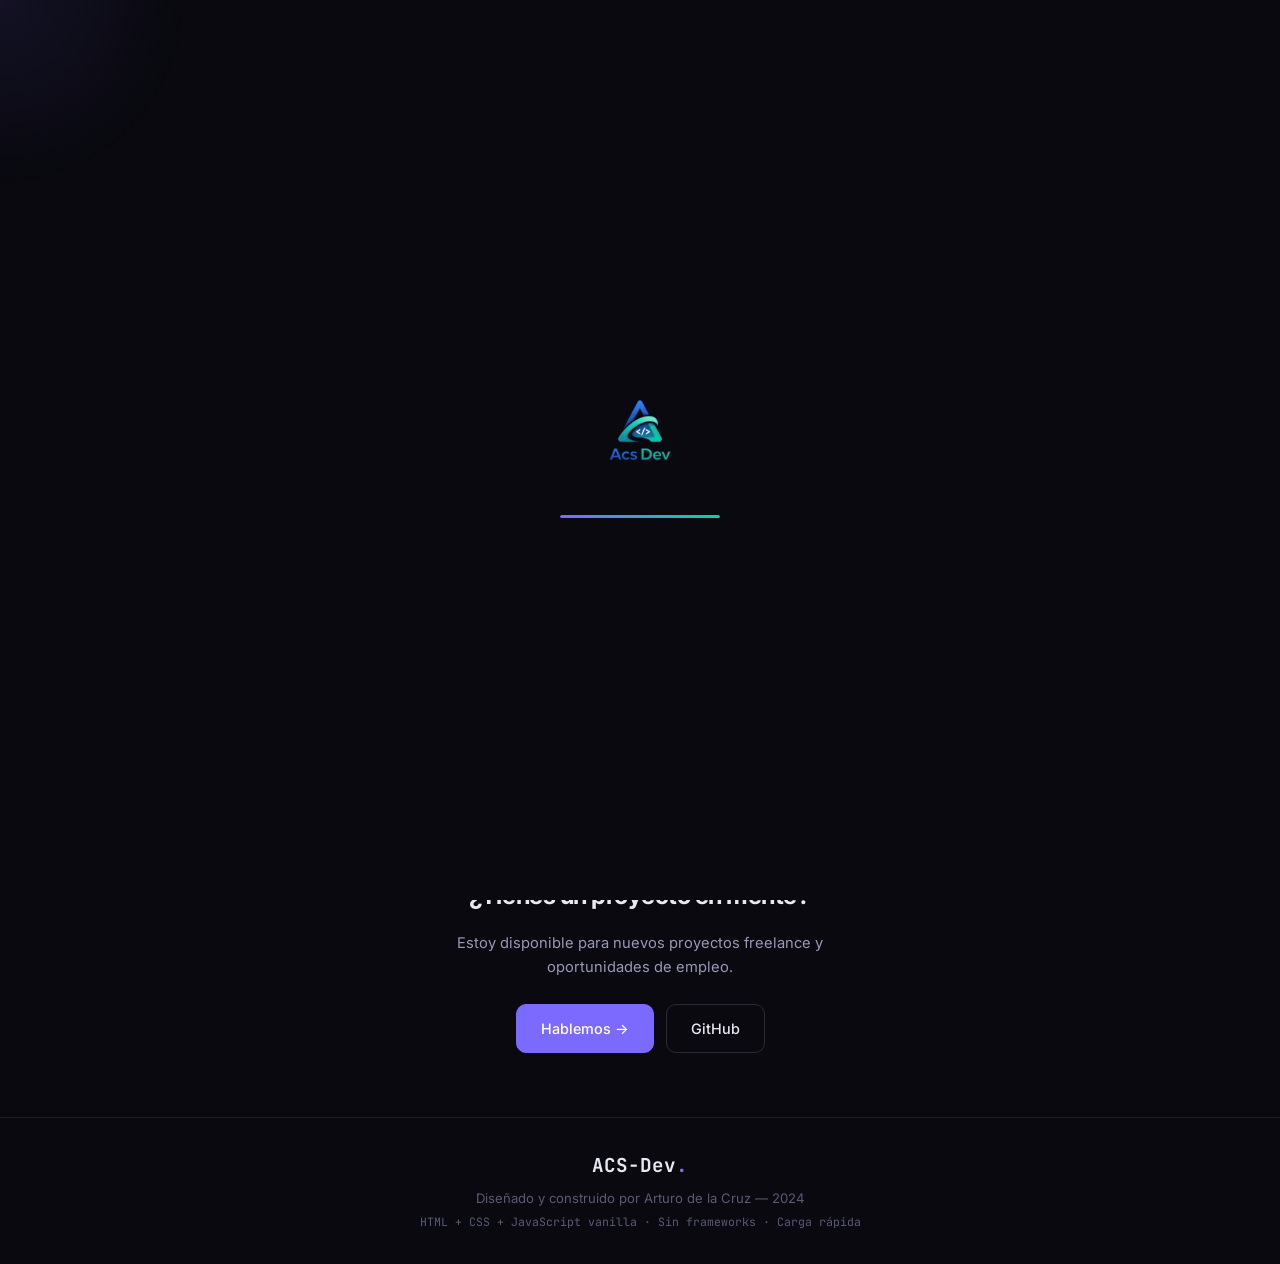
==== proyectos.html @ da49724a "fix: new project" ====
<!DOCTYPE html>
<html lang="es" data-theme="dark">
<head>
  <meta charset="UTF-8" />
  <meta name="viewport" content="width=device-width, initial-scale=1.0" />
  <meta name="description" content="Todos los proyectos de Arturo de la Cruz — Desarrollador Web Fullstack." />
  <title>Proyectos — Arturo de la Cruz</title>
  <link rel="icon" type="image/png" href="acs.png" />
  <link rel="apple-touch-icon" href="acs.png" />
  <link rel="preconnect" href="https://fonts.googleapis.com" />
  <link rel="preconnect" href="https://fonts.gstatic.com" crossorigin />
  <link href="https://fonts.googleapis.com/css2?family=Inter:wght@300;400;500;600;700&family=JetBrains+Mono:wght@400;500&display=swap" rel="stylesheet" />
  <link rel="stylesheet" href="css/style.css" />
  <style>

    /* ════════════════════════════
       PAGE HERO
    ════════════════════════════ */
    .projs-hero {
      padding: calc(var(--space-16) + 72px) 0 var(--space-12);
      position: relative;
      overflow: hidden;
    }
    .projs-hero::before {
      content: '';
      position: absolute;
      inset: 0;
      background:
        radial-gradient(ellipse 60% 50% at 15% 40%, rgba(124,106,255,0.08) 0%, transparent 70%),
        radial-gradient(ellipse 50% 40% at 85% 60%, rgba(0,212,170,0.06) 0%, transparent 70%);
      pointer-events: none;
    }
    .projs-hero__inner { position: relative; }

    .projs-back {
      display: inline-flex;
      align-items: center;
      gap: var(--space-2);
      font-family: var(--font-mono);
      font-size: 0.78rem;
      color: var(--text-muted);
      text-decoration: none;
      letter-spacing: 0.04em;
      margin-bottom: var(--space-6);
      transition: color var(--transition), gap var(--transition);
    }
    .projs-back:hover { color: var(--accent); gap: var(--space-3); }
    .projs-back:hover svg { transform: translateX(-3px); }
    .projs-back svg { transition: transform var(--transition); }

    .projs-hero__tag {
      font-family: var(--font-mono);
      font-size: 0.72rem;
      color: var(--accent);
      letter-spacing: 0.1em;
      text-transform: uppercase;
      margin-bottom: var(--space-3);
    }
    .projs-hero__title {
      font-size: clamp(2rem, 5vw, 3rem);
      font-weight: 700;
      line-height: 1.15;
      letter-spacing: -0.03em;
      margin-bottom: var(--space-4);
    }
    .projs-hero__title span { color: var(--accent); }
    .projs-hero__desc {
      font-size: 1rem;
      color: var(--text-secondary);
      max-width: 480px;
      line-height: 1.7;
    }

    /* ════════════════════════════
       FILTER BAR
    ════════════════════════════ */
    .projs-filter {
      display: flex;
      flex-wrap: wrap;
      gap: var(--space-2);
      margin-bottom: var(--space-8);
    }
    .projs-filter__btn {
      font-family: var(--font-mono);
      font-size: 0.76rem;
      font-weight: 500;
      color: var(--text-muted);
      background: transparent;
      border: 1px solid var(--border-subtle);
      border-radius: var(--radius-full);
      padding: 0.4rem 1rem;
      cursor: pointer;
      transition: color var(--transition), border-color var(--transition), background var(--transition);
      letter-spacing: 0.04em;
    }
    .projs-filter__btn:hover { color: var(--text-primary); border-color: var(--border); }
    .projs-filter__btn.active {
      color: var(--accent);
      border-color: var(--accent);
      background: var(--accent-glow);
    }

    /* ════════════════════════════
       PROJECTS GRID
    ════════════════════════════ */
    .projs-section { padding-bottom: var(--space-16); }

    .projs-grid {
      display: grid;
      grid-template-columns: repeat(auto-fill, minmax(280px, 1fr));
      gap: var(--space-6);
    }

    /* ════════════════════════════
       PROJECT CARD
    ════════════════════════════ */
    .pc-card {
      background: var(--bg-card);
      border: 1px solid var(--border-subtle);
      border-radius: var(--radius-xl);
      overflow: hidden;
      display: flex;
      flex-direction: column;
      opacity: 0;
      transform: translateY(24px);
      transition:
        opacity 0.5s ease,
        transform 0.5s cubic-bezier(0.22, 1, 0.36, 1),
        border-color var(--transition),
        box-shadow var(--transition);
    }
    .pc-card.card-visible { opacity: 1; transform: none; }
    .pc-card.card-hidden  { display: none; }
    .pc-card:hover {
      border-color: var(--accent);
      box-shadow: var(--shadow-accent);
    }

    /* Thumbnail */
    .pc-card__thumb {
      width: 100%;
      height: 180px;
      position: relative;
      overflow: hidden;
      flex-shrink: 0;
    }
    .pc-card__thumb img {
      width: 100%;
      height: 100%;
      object-fit: cover;
      object-position: top center;
      display: block;
      transition: transform 0.7s cubic-bezier(0.22, 1, 0.36, 1),
                  filter 0.7s ease;
      filter: brightness(0.95) saturate(1.05);
    }
    .pc-card:hover .pc-card__thumb img {
      transform: scale(1.05);
      filter: brightness(0.8) saturate(1.1);
    }

    /* Gradient placeholder thumbs */
    .pc-card__thumb--gradient {
      display: flex;
      align-items: center;
      justify-content: center;
    }
    .pc-card__thumb--geo {
      background:
        radial-gradient(ellipse 70% 60% at 30% 50%, rgba(0,212,170,0.18) 0%, transparent 70%),
        linear-gradient(135deg, #071a14 0%, #0c2a1e 50%, #071510 100%);
    }
    .pc-card__thumb--escolar {
      background:
        radial-gradient(ellipse 70% 60% at 70% 50%, rgba(124,106,255,0.18) 0%, transparent 70%),
        linear-gradient(135deg, #0d0d24 0%, #141432 50%, #09091a 100%);
    }
    .pc-card__thumb--soon {
      background:
        linear-gradient(135deg, var(--bg-card) 0%, var(--bg-surface) 100%);
    }

    /* Scanline texture on gradient thumbs */
    .pc-card__thumb--gradient::before {
      content: '';
      position: absolute;
      inset: 0;
      background: repeating-linear-gradient(
        0deg,
        transparent,
        transparent 3px,
        rgba(255,255,255,0.012) 3px,
        rgba(255,255,255,0.012) 4px
      );
      pointer-events: none;
    }

    /* Accent top line on every thumb */
    .pc-card__thumb::after {
      content: '';
      position: absolute;
      top: 0; left: 0; right: 0;
      height: 2px;
      background: linear-gradient(90deg, transparent, var(--accent) 40%, var(--accent-2) 60%, transparent);
      opacity: 0;
      transition: opacity 0.35s ease;
    }
    .pc-card:hover .pc-card__thumb::after { opacity: 1; }

    /* SVG icon inside gradient thumb */
    .pc-card__thumb-icon {
      position: relative;
      z-index: 1;
      opacity: 0.25;
      transition: opacity 0.35s ease, transform 0.35s ease;
    }
    .pc-card:hover .pc-card__thumb-icon { opacity: 0.4; transform: scale(1.08); }

    /* Card body */
    .pc-card__body {
      padding: var(--space-4) var(--space-5) var(--space-3);
      flex: 1;
      display: flex;
      flex-direction: column;
      gap: var(--space-3);
    }
    .pc-card__title {
      font-size: 1rem;
      font-weight: 700;
      line-height: 1.35;
      color: var(--text-primary);
    }
    .pc-card__tags {
      display: flex;
      flex-wrap: wrap;
      gap: var(--space-2);
    }

    /* Card actions */
    .pc-card__actions {
      display: flex;
      gap: var(--space-2);
      padding: var(--space-3) var(--space-5) var(--space-5);
      border-top: 1px solid var(--border-subtle);
      margin-top: auto;
    }
    .pc-card__actions .btn {
      flex: 1;
      justify-content: center;
      text-align: center;
      font-size: 0.8rem;
      padding: 0.45rem 0.75rem;
    }

    /* Soon card */
    .pc-card--soon {
      border-style: dashed;
      pointer-events: none;
      min-height: 300px;
    }
    .pc-card--soon:hover { border-color: var(--border-subtle); box-shadow: none; }
    .pc-card--soon .pc-card__thumb {
      display: flex;
      align-items: center;
      justify-content: center;
      background: transparent;
    }
    .pc-soon__label {
      font-family: var(--font-mono);
      font-size: 0.72rem;
      color: var(--text-muted);
      letter-spacing: 0.08em;
      opacity: 0.5;
    }

    /* ════════════════════════════
       MODAL
    ════════════════════════════ */
    .pc-modal {
      position: fixed;
      inset: 0;
      z-index: 900;
      display: flex;
      align-items: center;
      justify-content: center;
      padding: var(--space-6);
      pointer-events: none;
      opacity: 0;
      transition: opacity 0.3s ease;
    }
    .pc-modal.is-open {
      pointer-events: all;
      opacity: 1;
    }
    .pc-modal__backdrop {
      position: absolute;
      inset: 0;
      background: rgba(0, 0, 0, 0.72);
      backdrop-filter: blur(6px);
      -webkit-backdrop-filter: blur(6px);
      cursor: pointer;
    }
    .pc-modal__box {
      position: relative;
      background: var(--bg-card);
      border: 1px solid var(--border);
      border-radius: var(--radius-xl);
      width: 100%;
      max-width: 620px;
      max-height: 85vh;
      overflow-y: auto;
      padding: var(--space-8);
      box-shadow: var(--shadow-lg), 0 0 60px rgba(124,106,255,0.12);
      transform: translateY(20px) scale(0.97);
      transition: transform 0.35s cubic-bezier(0.22, 1, 0.36, 1);
      scrollbar-width: thin;
      scrollbar-color: var(--border) transparent;
    }
    .pc-modal.is-open .pc-modal__box {
      transform: none;
    }
    .pc-modal__close {
      position: absolute;
      top: var(--space-4);
      right: var(--space-4);
      width: 32px;
      height: 32px;
      border-radius: var(--radius-full);
      background: transparent;
      border: 1px solid var(--border-subtle);
      color: var(--text-muted);
      cursor: pointer;
      font-size: 1rem;
      display: flex;
      align-items: center;
      justify-content: center;
      transition: background var(--transition), color var(--transition), border-color var(--transition);
      line-height: 1;
    }
    .pc-modal__close:hover {
      background: var(--bg-card-hover);
      color: var(--text-primary);
      border-color: var(--border);
    }
    .pc-modal__tags {
      display: flex;
      flex-wrap: wrap;
      gap: var(--space-2);
      margin-bottom: var(--space-4);
    }
    .pc-modal__title {
      font-size: 1.5rem;
      font-weight: 700;
      letter-spacing: -0.02em;
      line-height: 1.25;
      margin-bottom: var(--space-5);
    }
    .pc-modal__section-label {
      font-family: var(--font-mono);
      font-size: 0.72rem;
      color: var(--accent);
      letter-spacing: 0.1em;
      text-transform: uppercase;
      margin-bottom: var(--space-3);
    }
    .pc-modal__desc {
      font-size: 0.9rem;
      color: var(--text-secondary);
      line-height: 1.75;
      margin-bottom: var(--space-6);
    }
    .pc-modal__arch {
      margin-bottom: var(--space-6);
    }
    .pc-modal__stack {
      display: flex;
      flex-wrap: wrap;
      gap: var(--space-2);
    }
    .pc-modal__divider {
      border: none;
      border-top: 1px solid var(--border-subtle);
      margin: var(--space-5) 0;
    }

    /* ════════════════════════════
       BOTTOM CTA
    ════════════════════════════ */
    .projs-cta-section {
      padding: var(--space-16) 0;
      border-top: 1px solid var(--border-subtle);
    }
    .projs-cta {
      display: flex;
      flex-direction: column;
      align-items: center;
      text-align: center;
      gap: var(--space-4);
    }
    .projs-cta__title {
      font-size: 1.5rem;
      font-weight: 700;
      letter-spacing: -0.02em;
    }
    .projs-cta__desc {
      font-size: 0.92rem;
      color: var(--text-secondary);
      max-width: 380px;
      line-height: 1.65;
    }
    .projs-cta__actions {
      display: flex;
      gap: var(--space-3);
      flex-wrap: wrap;
      justify-content: center;
      margin-top: var(--space-2);
    }

    /* ════════════════════════════
       RESPONSIVE
    ════════════════════════════ */
    @media (max-width: 640px) {
      .projs-grid { grid-template-columns: 1fr; }
      .projs-hero__title { font-size: 1.9rem; }
      .pc-modal { padding: var(--space-4); }
      .pc-modal__box { padding: var(--space-6); }
    }
  </style>
</head>
<body>

  <!-- PANTALLA DE CARGA -->
  <div class="loader" id="loader">
    <div class="loader__inner">
      <img src="acs.png" alt="ACS-Dev" class="loader__logo" />
      <div class="loader__bar"><div class="loader__fill"></div></div>
    </div>
  </div>

  <!-- NAV -->
  <nav class="nav" id="nav">
    <div class="nav__container">
      <a href="index.html" class="nav__logo">
        <img src="acs.png" alt="ACS-Dev" class="nav__logo-img" />
        <span>ACS-Dev<span class="accent">.</span></span>
      </a>
      <ul class="nav__links">
        <li><a href="index.html#sobre-mi"       class="nav__link">Sobre mí</a></li>
        <li><a href="index.html#habilidades"     class="nav__link">Habilidades</a></li>
        <li><a href="index.html#proyectos"       class="nav__link">Proyectos</a></li>
        <li><a href="index.html#certificaciones" class="nav__link">Certificaciones</a></li>
        <li><a href="index.html#contacto"        class="nav__link">Contacto</a></li>
      </ul>
      <div class="nav__actions">
        <button class="theme-toggle" id="themeToggle" aria-label="Cambiar tema">
          <span class="theme-toggle__icon theme-toggle__sun">☀️</span>
          <span class="theme-toggle__icon theme-toggle__moon">🌙</span>
        </button>
        <button class="nav__burger" id="navBurger" aria-label="Menú">
          <span></span><span></span><span></span>
        </button>
      </div>
    </div>
    <div class="nav__mobile" id="navMobile">
      <a href="index.html#sobre-mi"       class="nav__mobile-link">Sobre mí</a>
      <a href="index.html#habilidades"    class="nav__mobile-link">Habilidades</a>
      <a href="index.html#proyectos"      class="nav__mobile-link">Proyectos</a>
      <a href="index.html#certificaciones" class="nav__mobile-link">Certificaciones</a>
      <a href="index.html#contacto"       class="nav__mobile-link">Contacto</a>
    </div>
  </nav>

  <main>

    <!-- HERO -->
    <section class="projs-hero">
      <div class="container projs-hero__inner">
        <a href="index.html#proyectos" class="projs-back">
          <svg xmlns="http://www.w3.org/2000/svg" width="14" height="14" viewBox="0 0 24 24" fill="none"
               stroke="currentColor" stroke-width="2.2" stroke-linecap="round" stroke-linejoin="round">
            <path d="M19 12H5M12 19l-7-7 7-7"/>
          </svg>
          Volver al portfolio
        </a>
        <p class="projs-hero__tag">Proyectos adicionales</p>
        <h1 class="projs-hero__title">Más <span>trabajos</span></h1>
        <p class="projs-hero__desc">Proyectos complementarios al portfolio principal — sistemas de producción, backend gubernamental y herramientas de gestión.</p>
      </div>
    </section>

    <!-- GRID -->
    <section class="projs-section">
      <div class="container">

        <!-- Filtros -->
        <div class="projs-filter" role="group" aria-label="Filtrar proyectos">
          <button class="projs-filter__btn active" data-filter="all">Todos</button>
          <button class="projs-filter__btn" data-filter="gobierno">Gobierno</button>
          <button class="projs-filter__btn" data-filter="educacion">Educación</button>
          <button class="projs-filter__btn" data-filter="produccion">Producción</button>
        </div>

        <div class="projs-grid" id="projsGrid">

          <!-- ══ Card 01: Geolocalización ══ -->
          <article class="pc-card" data-id="geo" data-category="gobierno produccion">
            <div class="pc-card__thumb pc-card__thumb--gradient pc-card__thumb--geo">
              <div class="pc-card__thumb-icon">
                <svg xmlns="http://www.w3.org/2000/svg" width="72" height="72" viewBox="0 0 24 24"
                     fill="none" stroke="currentColor" stroke-width="1" stroke-linecap="round" stroke-linejoin="round"
                     style="color:var(--accent-2)">
                  <path d="M12 2C8.13 2 5 5.13 5 9c0 5.25 7 13 7 13s7-7.75 7-13c0-3.87-3.13-7-7-7z"/>
                  <circle cx="12" cy="9" r="2.5"/>
                </svg>
              </div>
            </div>
            <div class="pc-card__body">
              <h3 class="pc-card__title">Sistema de Geolocalización Gubernamental</h3>
              <div class="pc-card__tags">
                <span class="tag tag--primary">Gobierno</span>
                <span class="tag tag--secondary">Python · Flask</span>
                <span class="tag tag--tertiary">Leaflet.js</span>
              </div>
            </div>
            <div class="pc-card__actions">
              <button class="btn btn--ghost pc-detail-btn" data-id="geo">Ver detalles</button>
            </div>
          </article>

          <!-- ══ Card 02: Control Escolar ══ -->
          <article class="pc-card" data-id="escolar" data-category="educacion produccion">
            <div class="pc-card__thumb pc-card__thumb--gradient pc-card__thumb--escolar">
              <div class="pc-card__thumb-icon">
                <svg xmlns="http://www.w3.org/2000/svg" width="72" height="72" viewBox="0 0 24 24"
                     fill="none" stroke="currentColor" stroke-width="1" stroke-linecap="round" stroke-linejoin="round"
                     style="color:var(--accent)">
                  <path d="M22 10v6M2 10l10-5 10 5-10 5z"/>
                  <path d="M6 12v5c3 3 9 3 12 0v-5"/>
                </svg>
              </div>
            </div>
            <div class="pc-card__body">
              <h3 class="pc-card__title">Sistema de Control Escolar</h3>
              <div class="pc-card__tags">
                <span class="tag tag--primary">Educación</span>
                <span class="tag tag--secondary">PHP · MySQL</span>
                <span class="tag tag--tertiary">PDF · JWT</span>
              </div>
            </div>
            <div class="pc-card__actions">
              <button class="btn btn--ghost pc-detail-btn" data-id="escolar">Ver detalles</button>
            </div>
          </article>

          <!-- ══ Placeholder ══ -->
          <article class="pc-card pc-card--soon card-visible">
            <div class="pc-card__thumb pc-card__thumb--gradient pc-card__thumb--soon">
              <svg xmlns="http://www.w3.org/2000/svg" width="40" height="40" viewBox="0 0 24 24"
                   fill="none" stroke="currentColor" stroke-width="1.2" stroke-linecap="round" stroke-linejoin="round"
                   style="color:var(--text-muted);opacity:0.3">
                <circle cx="12" cy="12" r="10"/><path d="M12 8v4l3 3"/>
              </svg>
            </div>
            <div class="pc-card__body" style="align-items:center;justify-content:center;padding-top:var(--space-6)">
              <span class="pc-soon__label">Próximo proyecto</span>
            </div>
          </article>

        </div>
      </div>
    </section>

    <!-- CTA -->
    <section class="projs-cta-section">
      <div class="container">
        <div class="projs-cta">
          <h2 class="projs-cta__title">¿Tienes un proyecto en mente?</h2>
          <p class="projs-cta__desc">Estoy disponible para nuevos proyectos freelance y oportunidades de empleo.</p>
          <div class="projs-cta__actions">
            <a href="index.html#contacto" class="btn btn--primary">Hablemos →</a>
            <a href="https://github.com/Artur896" target="_blank" rel="noopener noreferrer" class="btn btn--ghost">GitHub</a>
          </div>
        </div>
      </div>
    </section>

  </main>

  <!-- FOOTER -->
  <footer class="footer">
    <div class="container">
      <div class="footer__content">
        <span class="footer__logo">ACS-Dev<span class="accent">.</span></span>
        <p class="footer__text">Diseñado y construido por Arturo de la Cruz — 2024</p>
        <p class="footer__text footer__text--small">HTML + CSS + JavaScript vanilla · Sin frameworks · Carga rápida</p>
      </div>
    </div>
  </footer>

  <!-- MODAL DE DETALLES -->
  <div class="pc-modal" id="pcModal" role="dialog" aria-modal="true" aria-hidden="true">
    <div class="pc-modal__backdrop" id="pcModalBackdrop"></div>
    <div class="pc-modal__box">
      <button class="pc-modal__close" id="pcModalClose" aria-label="Cerrar">
        <svg xmlns="http://www.w3.org/2000/svg" width="14" height="14" viewBox="0 0 24 24" fill="none"
             stroke="currentColor" stroke-width="2.5" stroke-linecap="round" stroke-linejoin="round">
          <path d="M18 6 6 18M6 6l12 12"/>
        </svg>
      </button>
      <div id="pcModalContent"></div>
    </div>
  </div>

  <!-- WHATSAPP BUBBLE -->
  <a href="https://wa.me/5217296463642?text=Hola%20Arturo%2C%20vi%20tu%20portfolio%20y%20me%20interesa%20contactarte."
     class="wa-bubble" target="_blank" rel="noopener noreferrer" aria-label="Contactar por WhatsApp">
    <span class="wa-bubble__ring"></span>
    <svg class="wa-bubble__icon" viewBox="0 0 24 24" fill="currentColor" width="28" height="28">
      <path d="M17.472 14.382c-.297-.149-1.758-.867-2.03-.967-.273-.099-.471-.148-.67.15-.197.297-.767.966-.94 1.164-.173.199-.347.223-.644.075-.297-.15-1.255-.463-2.39-1.475-.883-.788-1.48-1.761-1.653-2.059-.173-.297-.018-.458.13-.606.134-.133.298-.347.446-.52.149-.174.198-.298.298-.497.099-.198.05-.371-.025-.52-.075-.149-.669-1.612-.916-2.207-.242-.579-.487-.5-.669-.51-.173-.008-.371-.01-.57-.01-.198 0-.52.074-.792.372-.272.297-1.04 1.016-1.04 2.479 0 1.462 1.065 2.875 1.213 3.074.149.198 2.096 3.2 5.077 4.487.709.306 1.262.489 1.694.625.712.227 1.36.195 1.871.118.571-.085 1.758-.719 2.006-1.413.248-.694.248-1.289.173-1.413-.074-.124-.272-.198-.57-.347m-5.421 7.403h-.004a9.87 9.87 0 0 1-5.031-1.378l-.361-.214-3.741.982.998-3.648-.235-.374a9.86 9.86 0 0 1-1.51-5.26c.001-5.45 4.436-9.884 9.888-9.884 2.64 0 5.122 1.03 6.988 2.898a9.825 9.825 0 0 1 2.893 6.994c-.003 5.45-4.437 9.884-9.885 9.884m8.413-18.297A11.815 11.815 0 0 0 12.05 0C5.495 0 .16 5.335.157 11.892c0 2.096.547 4.142 1.588 5.945L.057 24l6.305-1.654a11.882 11.882 0 0 0 5.683 1.448h.005c6.554 0 11.89-5.335 11.893-11.893a11.821 11.821 0 0 0-3.48-8.413z"/>
    </svg>
    <span class="wa-bubble__tooltip">Escríbeme</span>
  </a>

  <script src="js/main.js"></script>
  <script>
    /* ══════════════════════════════════
       PROJECT DATA
       Para agregar un proyecto nuevo:
       1. Añade una entrada aquí
       2. Agrega una <article class="pc-card"> en el HTML
    ══════════════════════════════════ */
    const PROJECT_DATA = {
      geo: {
        title: 'Sistema de Geolocalización Gubernamental',
        tags: [
          { text: 'Producción',      cls: 'tag--primary'   },
          { text: 'Gobierno · 2024', cls: 'tag--secondary' },
        ],
        desc: 'Backend para localizar y mostrar servicios públicos georreferenciados del Gobierno del Estado de México. Flask + PHP para procesamiento geoespacial; Leaflet.js para mapas interactivos sin Google Maps. Múltiples secretarías con credenciales independientes y rate limiting por token.',
        arch: [
          { label: 'Leaflet.js',   sub: 'Mapas',    cls: 'arch-node--frontend' },
          { label: 'Flask + PHP',  sub: 'API',      cls: 'arch-node--backend'  },
          { label: 'MySQL',        sub: 'GeoJSON',  cls: 'arch-node--db'       },
        ],
        stack: [
          { text: 'Python',     cls: 'tag--tertiary'  },
          { text: 'Flask',      cls: 'tag--secondary' },
          { text: 'PHP',        cls: 'tag--primary'   },
          { text: 'MySQL',      cls: 'tag--primary'   },
          { text: 'Leaflet.js', cls: 'tag--secondary' },
          { text: 'GeoJSON',    cls: 'tag--secondary' },
        ],
        url: null,
      },
      escolar: {
        title: 'Sistema de Control Escolar',
        tags: [
          { text: 'Producción', cls: 'tag--primary'   },
          { text: 'Educación',  cls: 'tag--secondary' },
        ],
        desc: 'Sistema integral de gestión académica: alumnos, materias, calificaciones y reportes PDF automáticos. Roles diferenciados (Director / Docente / Alumno), auditoría completa de cambios con timestamp y generación de boletas sin intervención administrativa.',
        arch: [
          { label: 'PHP Views', sub: 'CRUD',   cls: 'arch-node--frontend' },
          { label: 'PHP MVC',   sub: 'Lógica', cls: 'arch-node--backend'  },
          { label: 'MySQL',     sub: 'Datos',  cls: 'arch-node--db'       },
        ],
        stack: [
          { text: 'PHP',            cls: 'tag--primary'   },
          { text: 'MySQL',          cls: 'tag--primary'   },
          { text: 'JavaScript',     cls: 'tag--primary'   },
          { text: 'JWT',            cls: 'tag--secondary' },
          { text: 'PDF Generation', cls: 'tag--secondary' },
        ],
        url: null,
      },
    };

    /* ── Build modal content ── */
    function buildModalContent(id) {
      const d = PROJECT_DATA[id];
      if (!d) return '';

      const tagsHTML = d.tags
        .map(t => `<span class="tag ${t.cls}">${t.text}</span>`)
        .join('');

      const archHTML = d.arch
        .map((n, i) => {
          const arrow = i < d.arch.length - 1
            ? '<div class="arch-arrow">→</div>'
            : '';
          return `<div class="arch-node ${n.cls}">${n.label}<br/><small>${n.sub}</small></div>${arrow}`;
        })
        .join('');

      const stackHTML = d.stack
        .map(t => `<span class="tag ${t.cls}">${t.text}</span>`)
        .join('');

      const urlBtn = d.url
        ? `<a href="${d.url}" target="_blank" rel="noopener noreferrer"
              class="btn btn--primary btn--sm" style="margin-top:var(--space-2)">
              Ver sitio →
           </a>`
        : '';

      return `
        <div class="pc-modal__tags">${tagsHTML}</div>
        <h2 class="pc-modal__title">${d.title}</h2>

        <p class="pc-modal__section-label">Descripción</p>
        <p class="pc-modal__desc">${d.desc}</p>

        <hr class="pc-modal__divider"/>

        <p class="pc-modal__section-label">Arquitectura</p>
        <div class="architecture pc-modal__arch">${archHTML}</div>

        <hr class="pc-modal__divider"/>

        <p class="pc-modal__section-label">Stack</p>
        <div class="pc-modal__stack">${stackHTML}</div>

        ${urlBtn}
      `;
    }

    /* ── Modal open / close ── */
    const modal        = document.getElementById('pcModal');
    const modalContent = document.getElementById('pcModalContent');
    const modalClose   = document.getElementById('pcModalClose');
    const modalBack    = document.getElementById('pcModalBackdrop');

    function openModal(id) {
      modalContent.innerHTML = buildModalContent(id);
      modal.classList.add('is-open');
      modal.setAttribute('aria-hidden', 'false');
      document.body.style.overflow = 'hidden';
    }

    function closeModal() {
      modal.classList.remove('is-open');
      modal.setAttribute('aria-hidden', 'true');
      document.body.style.overflow = '';
    }

    document.querySelectorAll('.pc-detail-btn').forEach(btn => {
      btn.addEventListener('click', () => openModal(btn.dataset.id));
    });

    modalClose.addEventListener('click', closeModal);
    modalBack.addEventListener('click', closeModal);
    document.addEventListener('keydown', e => {
      if (e.key === 'Escape') closeModal();
    });

    /* ── Filter ── */
    const filterBtns  = document.querySelectorAll('.projs-filter__btn');
    const realCards   = document.querySelectorAll('.pc-card:not(.pc-card--soon)');

    filterBtns.forEach(btn => {
      btn.addEventListener('click', () => {
        filterBtns.forEach(b => b.classList.remove('active'));
        btn.classList.add('active');
        const filter = btn.dataset.filter;
        realCards.forEach(card => {
          const cats  = card.dataset.category || '';
          const match = filter === 'all' || cats.includes(filter);
          card.classList.toggle('card-hidden', !match);
        });
      });
    });

    /* ── Scroll reveal ── */
    const revealObs = new IntersectionObserver(entries => {
      entries.forEach((entry, i) => {
        if (!entry.isIntersecting) return;
        entry.target.style.transitionDelay = `${i * 90}ms`;
        entry.target.classList.add('card-visible');
        revealObs.unobserve(entry.target);
      });
    }, { threshold: 0.08 });

    realCards.forEach(c => revealObs.observe(c));
  </script>
</body>
</html>
---- css/style.css ----
/* ============================================
   DESIGN TOKENS
   ============================================ */
:root {
  /* Colors — Dark Mode (default) */
  --bg-base:       #09090f;
  --bg-surface:    #111118;
  --bg-card:       #16161f;
  --bg-card-hover: #1c1c28;
  --border:        #2a2a3a;
  --border-subtle: #1e1e2a;

  --text-primary:  #e8e8f2;
  --text-secondary:#9898b8;
  --text-muted:    #5a5a78;

  --accent:        #7c6aff;
  --accent-hover:  #9078ff;
  --accent-glow:   rgba(124, 106, 255, 0.2);
  --accent-2:      #00d4aa;
  --accent-2-glow: rgba(0, 212, 170, 0.15);

  --success:       #00d4aa;
  --warning:       #f59e0b;
  --error:         #ef4444;

  /* Typography */
  --font-sans: 'Inter', system-ui, -apple-system, sans-serif;
  --font-mono: 'JetBrains Mono', 'Fira Code', monospace;

  /* Spacing */
  --space-1: 0.25rem;
  --space-2: 0.5rem;
  --space-3: 0.75rem;
  --space-4: 1rem;
  --space-6: 1.5rem;
  --space-8: 2rem;
  --space-12: 3rem;
  --space-16: 4rem;
  --space-24: 6rem;

  /* Radius */
  --radius-sm: 6px;
  --radius-md: 10px;
  --radius-lg: 16px;
  --radius-xl: 24px;
  --radius-full: 9999px;

  /* Shadows */
  --shadow-sm:  0 1px 3px rgba(0,0,0,0.4);
  --shadow-md:  0 4px 16px rgba(0,0,0,0.5);
  --shadow-lg:  0 8px 32px rgba(0,0,0,0.6);
  --shadow-accent: 0 0 24px rgba(124,106,255,0.25);

  /* Transitions */
  --transition: 200ms ease;
  --transition-slow: 400ms ease;
}

[data-theme="light"] {
  --bg-base:       #f6f6fb;
  --bg-surface:    #ffffff;
  --bg-card:       #ffffff;
  --bg-card-hover: #f0f0fa;
  --border:        #e0e0ee;
  --border-subtle: #ebebf5;

  --text-primary:  #1a1a2e;
  --text-secondary:#4a4a6a;
  --text-muted:    #9898b8;

  --accent:        #6c5ff5;
  --accent-hover:  #5a4de3;
  --accent-glow:   rgba(108, 95, 245, 0.12);
  --accent-2:      #00b896;

  --shadow-sm:  0 1px 3px rgba(0,0,0,0.08);
  --shadow-md:  0 4px 16px rgba(0,0,0,0.1);
  --shadow-lg:  0 8px 32px rgba(0,0,0,0.12);
  --shadow-accent: 0 0 24px rgba(108,95,245,0.15);
}

/* ============================================
   LOADER — Pantalla de carga
   ============================================ */
.loader {
  position: fixed;
  inset: 0;
  z-index: 9999;
  background: var(--bg-base);
  display: flex;
  align-items: center;
  justify-content: center;
  transition: opacity 0.5s ease, visibility 0.5s ease;
}

.loader.hidden {
  opacity: 0;
  visibility: hidden;
  pointer-events: none;
}

.loader__inner {
  display: flex;
  flex-direction: column;
  align-items: center;
  gap: 2rem;
  animation: loaderFadeIn 0.4s ease forwards;
}

@keyframes loaderFadeIn {
  from { opacity: 0; transform: scale(0.88); }
  to   { opacity: 1; transform: scale(1); }
}

.loader__logo {
  width: 100px;
  height: 100px;
  object-fit: contain;
  border-radius: var(--radius-lg);
  animation: loaderPulse 1.4s ease-in-out infinite;
}

@keyframes loaderPulse {
  0%, 100% { filter: drop-shadow(0 0 12px rgba(124,106,255,0.5)); }
  50%       { filter: drop-shadow(0 0 28px rgba(0,212,170,0.7)); }
}

.loader__bar {
  width: 160px;
  height: 3px;
  background: var(--border);
  border-radius: var(--radius-full);
  overflow: hidden;
}

.loader__fill {
  height: 100%;
  width: 0%;
  background: linear-gradient(90deg, var(--accent), var(--accent-2));
  border-radius: var(--radius-full);
  animation: loaderFill 1.6s cubic-bezier(0.4, 0, 0.2, 1) forwards;
}

@keyframes loaderFill {
  0%   { width: 0%; }
  60%  { width: 80%; }
  100% { width: 100%; }
}

/* ============================================
   RESET & BASE
   ============================================ */
*, *::before, *::after {
  box-sizing: border-box;
  margin: 0;
  padding: 0;
}

html {
  scroll-behavior: smooth;
  font-size: 16px;
  overflow-x: hidden;
}

body {
  font-family: var(--font-sans);
  background-color: var(--bg-base);
  color: var(--text-primary);
  overflow-x: hidden;
  line-height: 1.6;
  transition: background-color var(--transition-slow), color var(--transition-slow);
  -webkit-font-smoothing: antialiased;
}

a {
  text-decoration: none;
  color: inherit;
}

img {
  max-width: 100%;
  display: block;
}

ul {
  list-style: none;
}

/* ============================================
   UTILITIES
   ============================================ */
.container {
  max-width: 1100px;
  margin: 0 auto;
  padding: 0 var(--space-6);
}

.accent {
  color: var(--accent);
}

.available {
  color: var(--success);
  font-weight: 600;
}

.available::before {
  content: '';
  display: inline-block;
  width: 8px;
  height: 8px;
  border-radius: 50%;
  background: var(--success);
  margin-right: 6px;
  animation: pulse 2s infinite;
}

@keyframes pulse {
  0%, 100% { opacity: 1; }
  50% { opacity: 0.4; }
}

/* ============================================
   BUTTONS
   ============================================ */
.btn {
  display: inline-flex;
  align-items: center;
  justify-content: center;
  gap: var(--space-2);
  padding: var(--space-3) var(--space-6);
  border-radius: var(--radius-md);
  font-family: var(--font-sans);
  font-size: 0.9rem;
  font-weight: 500;
  cursor: pointer;
  transition: all var(--transition);
  border: 1px solid transparent;
  text-decoration: none;
  white-space: nowrap;
}

.btn--primary {
  background: var(--accent);
  color: #fff;
  border-color: var(--accent);
}

.btn--primary:hover {
  background: var(--accent-hover);
  border-color: var(--accent-hover);
  box-shadow: var(--shadow-accent);
  transform: translateY(-1px);
}

.btn--ghost {
  background: transparent;
  color: var(--text-primary);
  border-color: var(--border);
}

.btn--ghost:hover {
  background: var(--bg-card);
  border-color: var(--accent);
  color: var(--accent);
}

.btn--outline {
  background: transparent;
  color: var(--accent);
  border-color: var(--accent);
}

.btn--outline:hover {
  background: var(--accent-glow);
}

.btn--sm {
  padding: var(--space-2) var(--space-4);
  font-size: 0.82rem;
}

.btn--full {
  width: 100%;
}

/* ============================================
   TAGS
   ============================================ */
.tag {
  display: inline-block;
  padding: 3px 10px;
  border-radius: var(--radius-full);
  font-size: 0.75rem;
  font-weight: 500;
  font-family: var(--font-mono);
}

.tag--primary {
  background: var(--accent-glow);
  color: var(--accent);
  border: 1px solid rgba(124,106,255,0.2);
}

.tag--secondary {
  background: var(--accent-2-glow);
  color: var(--accent-2);
  border: 1px solid rgba(0,212,170,0.2);
}

.tag--tertiary {
  background: rgba(245,158,11,0.1);
  color: var(--warning);
  border: 1px solid rgba(245,158,11,0.2);
}

/* ============================================
   SECTION LAYOUT
   ============================================ */
.section {
  padding: var(--space-24) 0;
}

.section__header {
  text-align: center;
  margin-bottom: var(--space-16);
}

.section__tag {
  display: inline-block;
  font-family: var(--font-mono);
  font-size: 0.78rem;
  color: var(--accent);
  text-transform: uppercase;
  letter-spacing: 0.1em;
  margin-bottom: var(--space-3);
}

.section__title {
  font-size: clamp(1.8rem, 4vw, 2.4rem);
  font-weight: 700;
  line-height: 1.2;
  margin-bottom: var(--space-4);
}

.section__subtitle {
  font-size: 1rem;
  color: var(--text-secondary);
  max-width: 560px;
  margin: 0 auto;
}

/* ============================================
   NAV
   ============================================ */
.nav {
  position: fixed;
  top: 0;
  left: 0;
  right: 0;
  z-index: 100;
  background: rgba(9, 9, 15, 0.85);
  backdrop-filter: blur(16px);
  -webkit-backdrop-filter: blur(16px);
  border-bottom: 1px solid var(--border-subtle);
  transition: background var(--transition);
}

[data-theme="light"] .nav {
  background: rgba(246,246,251,0.9);
}

.nav.scrolled {
  box-shadow: var(--shadow-md);
}

.nav__container {
  max-width: 1100px;
  margin: 0 auto;
  padding: 0 var(--space-6);
  height: 64px;
  display: flex;
  align-items: center;
  justify-content: space-between;
  gap: var(--space-8);
}

.nav__logo {
  font-family: var(--font-mono);
  font-size: 1.1rem;
  font-weight: 700;
  color: var(--text-primary);
  flex-shrink: 0;
  display: flex;
  align-items: center;
  gap: var(--space-2);
}

.nav__links {
  display: flex;
  gap: var(--space-6);
}

.nav__link {
  font-size: 0.88rem;
  color: var(--text-secondary);
  transition: color var(--transition);
  position: relative;
}

.nav__link::after {
  content: '';
  position: absolute;
  bottom: -4px;
  left: 0;
  right: 0;
  height: 2px;
  background: var(--accent);
  transform: scaleX(0);
  transition: transform var(--transition);
  border-radius: 2px;
}

.nav__link:hover,
.nav__link.active {
  color: var(--text-primary);
}

.nav__link:hover::after,
.nav__link.active::after {
  transform: scaleX(1);
}

.nav__actions {
  display: flex;
  align-items: center;
  gap: var(--space-3);
}

.theme-toggle {
  width: 40px;
  height: 40px;
  border-radius: var(--radius-md);
  background: var(--bg-card);
  border: 1px solid var(--border);
  cursor: pointer;
  display: flex;
  align-items: center;
  justify-content: center;
  font-size: 1rem;
  transition: all var(--transition);
  position: relative;
  overflow: hidden;
}

.theme-toggle:hover {
  border-color: var(--accent);
  background: var(--bg-card-hover);
}

.theme-toggle__icon {
  position: absolute;
  transition: all var(--transition);
  line-height: 1;
}

.theme-toggle__sun { opacity: 0; transform: scale(0.5); }
.theme-toggle__moon { opacity: 1; transform: scale(1); }

[data-theme="light"] .theme-toggle__sun { opacity: 1; transform: scale(1); }
[data-theme="light"] .theme-toggle__moon { opacity: 0; transform: scale(0.5); }

.nav__logo-img {
  width: 32px;
  height: 32px;
  object-fit: contain;
  border-radius: var(--radius-sm);
}

.nav__burger {
  display: none;
  flex-direction: column;
  gap: 5px;
  background: none;
  border: none;
  cursor: pointer;
  padding: var(--space-2);
}

.nav__burger span {
  display: block;
  width: 22px;
  height: 2px;
  background: var(--text-primary);
  border-radius: 2px;
  transition: all var(--transition);
}

.nav__burger.open span:nth-child(1) { transform: translateY(7px) rotate(45deg); }
.nav__burger.open span:nth-child(2) { opacity: 0; }
.nav__burger.open span:nth-child(3) { transform: translateY(-7px) rotate(-45deg); }

.nav__mobile {
  display: none;
  flex-direction: column;
  padding: var(--space-4) var(--space-6) var(--space-6);
  gap: var(--space-4);
  border-top: 1px solid var(--border-subtle);
}

.nav__mobile.open {
  display: flex;
}

.nav__mobile-link {
  font-size: 0.95rem;
  color: var(--text-secondary);
  transition: color var(--transition);
}

.nav__mobile-link:hover {
  color: var(--accent);
}

/* ============================================
   HERO
   ============================================ */
.hero {
  min-height: 100vh;
  display: flex;
  align-items: center;
  position: relative;
  overflow: hidden;
  padding: 100px 0 var(--space-24);
}

.hero__bg {
  position: absolute;
  inset: 0;
  pointer-events: none;
}

.hero__grid {
  position: absolute;
  inset: 0;
  background-image:
    linear-gradient(rgba(124,106,255,0.04) 1px, transparent 1px),
    linear-gradient(90deg, rgba(124,106,255,0.04) 1px, transparent 1px);
  background-size: 50px 50px;
  mask-image: radial-gradient(ellipse at center, black 30%, transparent 80%);
}

.hero__container {
  position: relative;
  z-index: 1;
}

/* Layout split */
.hero__split {
  display: grid;
  grid-template-columns: minmax(0, 1fr) 400px;
  gap: var(--space-10);
  align-items: center;
  margin-bottom: var(--space-8);
}

.hero__left {
  min-width: 0;
  width: 100%;
  display: flex;
  flex-direction: column;
  gap: var(--space-10);
}

/* Sección superior — altura fija, el typewriter NO puede salir de aquí */
.hero__left-top {
  display: flex;
  flex-direction: column;
  gap: var(--space-3);
  overflow: hidden;
}

/* Sección inferior — siempre en su lugar */
.hero__left-bottom {
  display: flex;
  flex-direction: column;
  gap: var(--space-5);
}

.hero__right {
  min-width: 0;
  width: 100%;
}

/* Badge */
.hero__badge {
  display: inline-flex;
  align-items: center;
  gap: var(--space-2);
  padding: 6px 14px;
  border-radius: var(--radius-full);
  border: 1px solid var(--accent);
  font-size: 0.78rem;
  font-family: var(--font-mono);
  color: var(--accent);
  background: var(--accent-glow);
}

.hero__badge::before {
  content: '';
  width: 6px;
  height: 6px;
  border-radius: 50%;
  background: var(--accent);
  animation: pulse 2s infinite;
}

/* Meta */
.hero__meta {
  font-family: var(--font-mono);
  font-size: 0.73rem;
  color: var(--text-muted);
  letter-spacing: 0.07em;
  text-transform: uppercase;
}

/* Title */
.hero__title {
  font-size: clamp(1.8rem, 2.8vw, 2.6rem);
  font-weight: 800;
  line-height: 1.2;
  letter-spacing: -0.02em;
  margin: 0;
  white-space: nowrap;
  contain: layout;
}

.hero__title-name {
  display: block;
  color: var(--text-primary);
  margin-bottom: 0.1em;
}

.hero__title-accent {
  display: inline-flex;
  align-items: center;
  width: calc(var(--typewriter-ch, 22) * 1ch);
  white-space: nowrap;
  overflow: hidden;
  background: linear-gradient(135deg, var(--accent), var(--accent-2));
  -webkit-background-clip: text;
  -webkit-text-fill-color: transparent;
  background-clip: text;
}


/* Subtitle */
.hero__subtitle {
  font-size: 0.93rem;
  color: var(--text-secondary);
  line-height: 1.7;
}

.hero__subtitle strong {
  color: var(--text-primary);
}

/* CTA */
.hero__cta {
  display: flex;
  gap: var(--space-4);
  flex-wrap: wrap;
  padding-top: var(--space-2);
}

/* Timeline wrap */
.hero__timeline-wrap {
  border-top: 1px solid var(--border-subtle);
  padding-top: var(--space-6);
  display: flex;
  align-items: center;
  gap: var(--space-4);
}

.hero__timeline-wrap::before {
  content: 'Trayectoria';
  font-family: var(--font-mono);
  font-size: 0.7rem;
  color: var(--text-muted);
  text-transform: uppercase;
  letter-spacing: 0.08em;
  white-space: nowrap;
  flex-shrink: 0;
}

/* ============================================
   ABOUT
   ============================================ */
.about {
  background: var(--bg-surface);
}

.about__grid {
  display: grid;
  grid-template-columns: 1fr 320px;
  gap: var(--space-12);
  align-items: start;
}

.about__lead {
  font-size: 1.2rem;
  font-weight: 600;
  color: var(--text-primary);
  margin-bottom: var(--space-4);
  line-height: 1.5;
}

.about__text {
  color: var(--text-secondary);
  margin-bottom: var(--space-4);
  line-height: 1.7;
}

.about__highlights {
  display: flex;
  flex-direction: column;
  gap: var(--space-4);
  margin-top: var(--space-8);
}

.about__highlight {
  display: flex;
  gap: var(--space-4);
  padding: var(--space-4);
  background: var(--bg-card);
  border: 1px solid var(--border-subtle);
  border-radius: var(--radius-md);
  transition: border-color var(--transition);
}

.about__highlight:hover {
  border-color: var(--accent);
}

.about__highlight-icon {
  font-size: 1.2rem;
  flex-shrink: 0;
  margin-top: 2px;
}

.about__highlight strong {
  display: block;
  font-size: 0.9rem;
  margin-bottom: 2px;
}

.about__highlight p {
  font-size: 0.82rem;
  color: var(--text-secondary);
  margin: 0;
}

.about__card {
  background: var(--bg-card);
  border: 1px solid var(--border);
  border-radius: var(--radius-lg);
  padding: var(--space-6);
  position: sticky;
  top: var(--space-16);
}

.about__avatar {
  width: 88px;
  height: 88px;
  border-radius: var(--radius-full);
  background: var(--bg-card-hover);
  display: flex;
  align-items: center;
  justify-content: center;
  margin: 0 auto var(--space-6);
  position: relative;
  overflow: hidden;
  border: 2px solid var(--border);
}

.about__avatar-img {
  width: 100%;
  height: 100%;
  object-fit: cover;
  border-radius: var(--radius-full);
  display: block;
}

.about__avatar-inner {
  font-family: var(--font-mono);
  font-weight: 700;
  font-size: 1.1rem;
  color: white;
}

.about__info {
  display: flex;
  flex-direction: column;
  gap: var(--space-3);
  margin-bottom: var(--space-6);
}

.about__info-item {
  display: flex;
  justify-content: space-between;
  align-items: center;
  padding: var(--space-2) 0;
  border-bottom: 1px solid var(--border-subtle);
  font-size: 0.85rem;
}

.about__info-label {
  color: var(--text-muted);
}

.about__info-value {
  font-weight: 500;
}

/* ============================================
   SKILLS
   ============================================ */
.skills {
  background: var(--bg-base);
}

.skills__grid {
  display: grid;
  grid-template-columns: repeat(auto-fit, minmax(300px, 1fr));
  gap: var(--space-4);
}

.skill-card {
  background: var(--bg-card);
  border: 1px solid var(--border-subtle);
  border-radius: var(--radius-lg);
  padding: var(--space-6);
  transition: all var(--transition);
}

.skill-card:hover {
  border-color: var(--accent);
  background: var(--bg-card-hover);
  box-shadow: var(--shadow-accent);
  transform: translateY(-2px);
}

.skill-card__header {
  display: flex;
  align-items: center;
  gap: var(--space-3);
  margin-bottom: var(--space-4);
}

.skill-card__icon {
  font-size: 1.3rem;
}

.skill-card__title {
  font-size: 0.95rem;
  font-weight: 600;
  flex: 1;
}

.skill-card__level {
  font-size: 0.7rem;
  padding: 2px 8px;
  border-radius: var(--radius-full);
  font-family: var(--font-mono);
}

.skill-card__level--primary {
  background: var(--accent-glow);
  color: var(--accent);
}

.skill-card__level--secondary {
  background: var(--accent-2-glow);
  color: var(--accent-2);
}

.skill-card__tags {
  display: flex;
  flex-wrap: wrap;
  gap: var(--space-2);
}

/* ============================================
   PROJECTS — Case Studies
   ============================================ */
.projects {
  background: var(--bg-surface);
}

.project-case {
  background: var(--bg-card);
  border: 1px solid var(--border);
  border-radius: var(--radius-xl);
  padding: var(--space-8);
  margin-bottom: var(--space-8);
  transition: border-color var(--transition);
}

.project-case:hover {
  border-color: var(--accent);
}

.project-case__header {
  margin-bottom: var(--space-6);
  padding-bottom: var(--space-6);
  border-bottom: 1px solid var(--border-subtle);
}

.project-case__meta {
  display: flex;
  align-items: center;
  gap: var(--space-4);
  margin-bottom: var(--space-3);
}

.project-case__number {
  font-family: var(--font-mono);
  font-size: 0.75rem;
  color: var(--text-muted);
  min-width: 24px;
}

.project-case__title {
  font-size: 1.5rem;
  font-weight: 700;
  margin-bottom: var(--space-2);
}

.project-case__subtitle {
  font-size: 0.9rem;
  color: var(--text-secondary);
}

/* ============================================
   PROJECTS — Banner hero (image at top of card)
   ============================================ */
.project-case__banner {
  margin: calc(-1 * var(--space-8)) calc(-1 * var(--space-8)) var(--space-6);
  border-radius: var(--radius-xl) var(--radius-xl) 0 0;
  overflow: hidden;
  height: 320px;
  position: relative;
  opacity: 0;
  transform: translateY(-16px) scale(1.02);
  transition:
    opacity 0.8s cubic-bezier(0.22, 1, 0.36, 1),
    transform 0.8s cubic-bezier(0.22, 1, 0.36, 1);
}

/* Accent gradient line at the top of every banner */
.project-case__banner::before {
  content: '';
  position: absolute;
  top: 0;
  left: 0;
  right: 0;
  height: 2px;
  background: linear-gradient(
    90deg,
    transparent 0%,
    var(--accent) 25%,
    var(--accent-2) 75%,
    transparent 100%
  );
  z-index: 4;
  opacity: 0.7;
  transition: opacity 0.4s ease;
}

.project-case__banner:hover::before {
  opacity: 1;
}

.project-case__banner.banner-visible {
  opacity: 1;
  transform: none;
}

.project-case__banner-inner {
  display: block;
  width: 100%;
  height: 100%;
  position: relative;
  text-decoration: none;
}

/* Subtle inner frame shadow for depth */
.project-case__banner-inner::after {
  content: '';
  position: absolute;
  inset: 0;
  box-shadow: inset 0 0 0 1px rgba(255, 255, 255, 0.07);
  pointer-events: none;
  z-index: 3;
}

.project-case__banner-img {
  width: 100%;
  height: 100%;
  object-fit: cover;
  object-position: top center;
  display: block;
  transition: transform 0.8s cubic-bezier(0.22, 1, 0.36, 1),
              filter 0.8s ease;
  filter: brightness(0.95) saturate(1.05);
}

.project-case__banner:hover .project-case__banner-img {
  transform: scale(1.04);
  filter: brightness(0.75) saturate(1.1);
}

.project-case__banner-overlay {
  position: absolute;
  inset: 0;
  display: flex;
  align-items: center;
  justify-content: center;
  background: linear-gradient(
    135deg,
    rgba(124, 106, 255, 0.18) 0%,
    rgba(0, 0, 0, 0.52) 100%
  );
  opacity: 0;
  transition: opacity 0.35s ease;
  z-index: 2;
}

.project-case__banner:hover .project-case__banner-overlay {
  opacity: 1;
}

.project-case__banner-cta {
  font-family: var(--font-mono);
  font-size: 0.85rem;
  font-weight: 600;
  color: #fff;
  background: var(--accent);
  padding: 0.55rem 1.6rem;
  border-radius: var(--radius);
  letter-spacing: 0.06em;
  box-shadow: 0 4px 24px rgba(124, 106, 255, 0.45),
              0 2px 8px rgba(0, 0, 0, 0.4);
  transform: translateY(12px) scale(0.94);
  transition: transform 0.4s cubic-bezier(0.22, 1, 0.36, 1);
}

.project-case__banner:hover .project-case__banner-cta {
  transform: none;
}

.project-case__banner-fade {
  position: absolute;
  bottom: 0;
  left: 0;
  right: 0;
  height: 120px;
  background: linear-gradient(to bottom, transparent, var(--bg-card));
  pointer-events: none;
  z-index: 1;
}

/* ============================================
   PROJECTS — Body two-column layout
   ============================================ */
.project-case__body {
  display: grid;
  grid-template-columns: 1fr 300px;
  gap: var(--space-8);
}

.case-block {
  margin-bottom: var(--space-6);
}

.case-block__title {
  font-size: 0.85rem;
  font-weight: 600;
  text-transform: uppercase;
  letter-spacing: 0.06em;
  color: var(--text-muted);
  margin-bottom: var(--space-3);
  font-family: var(--font-mono);
}

.case-block p {
  font-size: 0.9rem;
  color: var(--text-secondary);
  line-height: 1.65;
}

.case-list {
  list-style: none;
  display: flex;
  flex-direction: column;
  gap: var(--space-3);
  margin-top: var(--space-3);
}

.case-list li {
  font-size: 0.88rem;
  color: var(--text-secondary);
  padding-left: var(--space-4);
  position: relative;
  line-height: 1.55;
}

.case-list li::before {
  content: '→';
  position: absolute;
  left: 0;
  color: var(--accent);
  font-size: 0.8rem;
}

.case-list strong {
  color: var(--text-primary);
}

/* Architecture diagram */
.architecture {
  display: flex;
  align-items: center;
  gap: var(--space-2);
  margin-bottom: var(--space-4);
  flex-wrap: wrap;
}

.arch-node {
  padding: var(--space-2) var(--space-3);
  border-radius: var(--radius-md);
  font-size: 0.75rem;
  font-family: var(--font-mono);
  text-align: center;
  line-height: 1.4;
}

.arch-node small {
  font-size: 0.65rem;
  opacity: 0.7;
}

.arch-node--frontend {
  background: var(--accent-glow);
  border: 1px solid rgba(124,106,255,0.3);
  color: var(--accent);
}

.arch-node--backend {
  background: var(--accent-2-glow);
  border: 1px solid rgba(0,212,170,0.3);
  color: var(--accent-2);
}

.arch-node--db {
  background: rgba(245,158,11,0.1);
  border: 1px solid rgba(245,158,11,0.3);
  color: var(--warning);
}

.arch-arrow {
  color: var(--text-muted);
  font-size: 0.9rem;
}

/* Results */
.case-results {
  background: var(--bg-base);
  border: 1px solid var(--border-subtle);
  border-radius: var(--radius-lg);
  padding: var(--space-5);
  margin-bottom: var(--space-4);
}

.result-item {
  margin-bottom: var(--space-4);
}

.result-item:last-child {
  margin-bottom: 0;
}

.result-item__label {
  font-size: 0.78rem;
  color: var(--text-muted);
  margin-bottom: var(--space-2);
  font-family: var(--font-mono);
}

.result-item__bar {
  height: 24px;
  border-radius: var(--radius-sm);
  overflow: hidden;
  margin-bottom: 3px;
}

.result-item__before {
  height: 100%;
  background: rgba(239,68,68,0.2);
  border-radius: var(--radius-sm);
  font-size: 0.7rem;
  padding: 0 var(--space-2);
  display: flex;
  align-items: center;
  color: #ef9090;
  white-space: nowrap;
  min-width: fit-content;
}

.result-item__after {
  height: 100%;
  background: var(--accent-2-glow);
  border-radius: var(--radius-sm);
  font-size: 0.7rem;
  padding: 0 var(--space-2);
  display: flex;
  align-items: center;
  color: var(--accent-2);
  white-space: nowrap;
  min-width: fit-content;
}

.result-metric {
  font-size: 0.82rem;
  color: var(--accent-2);
  font-family: var(--font-mono);
  padding: var(--space-2) var(--space-3);
  background: var(--accent-2-glow);
  border-radius: var(--radius-sm);
  margin-top: var(--space-2);
}

.project-case__tech {
  margin-bottom: var(--space-4);
}

.project-case__tags {
  display: flex;
  flex-wrap: wrap;
  gap: var(--space-2);
  margin-top: var(--space-2);
}

.project-case__links {
  display: flex;
  gap: var(--space-3);
}

/* ============================================
   PROJECTS — Preview image
   ============================================ */
.project-preview {
  position: relative;
  width: 100%;
  border-radius: var(--radius-lg);
  overflow: hidden;
  margin-bottom: var(--space-5);
  border: 1px solid var(--border-subtle);
  background: var(--bg-card);
  box-shadow: 0 4px 24px rgba(0,0,0,0.18);
  /* Base reveal state */
  opacity: 0;
  transform: translateY(24px) scale(0.97);
  transition:
    opacity 0.75s cubic-bezier(0.22, 1, 0.36, 1),
    transform 0.75s cubic-bezier(0.22, 1, 0.36, 1),
    box-shadow 0.4s ease,
    border-color 0.4s ease;
}

.project-preview.visible {
  opacity: 1;
  transform: none;
}

.project-preview::before {
  content: '';
  position: absolute;
  inset: 0;
  background: linear-gradient(
    135deg,
    var(--accent-glow) 0%,
    transparent 60%
  );
  z-index: 1;
  opacity: 0;
  transition: opacity 0.4s ease;
  pointer-events: none;
}

.project-preview:hover::before {
  opacity: 1;
}

.project-preview:hover {
  border-color: var(--accent);
  box-shadow: 0 0 0 1px var(--accent), 0 8px 32px rgba(0,0,0,0.28);
}

.project-preview__img {
  width: 100%;
  height: auto;
  display: block;
  transition: transform 0.6s cubic-bezier(0.22, 1, 0.36, 1);
}

.project-preview:hover .project-preview__img {
  transform: scale(1.04);
}

.project-preview__overlay {
  position: absolute;
  inset: 0;
  display: flex;
  align-items: center;
  justify-content: center;
  background: rgba(0,0,0,0.45);
  opacity: 0;
  transition: opacity 0.35s ease;
  z-index: 2;
  text-decoration: none;
}

.project-preview:hover .project-preview__overlay {
  opacity: 1;
}

.project-preview__cta {
  font-family: var(--font-mono);
  font-size: 0.8rem;
  color: #fff;
  background: var(--accent);
  padding: 0.45rem 1.1rem;
  border-radius: var(--radius);
  letter-spacing: 0.04em;
  box-shadow: 0 2px 12px rgba(0,0,0,0.3);
  transform: translateY(6px);
  transition: transform 0.35s ease;
}

.project-preview:hover .project-preview__cta {
  transform: none;
}

/* ============================================
   PROJECTS — More projects CTA
   ============================================ */
.projects__more {
  display: flex;
  flex-direction: column;
  align-items: center;
  gap: var(--space-4);
  padding: var(--space-12) 0 var(--space-4);
}

.projects__more-text {
  font-size: 0.9rem;
  color: var(--text-muted);
  letter-spacing: 0.02em;
}

.projects__more-btn {
  display: inline-flex;
  align-items: center;
  gap: var(--space-3);
  font-size: 0.95rem;
  padding: 0.75rem 1.8rem;
  border-radius: var(--radius-full);
  transition: border-color var(--transition), color var(--transition),
              box-shadow var(--transition), gap var(--transition);
}

.projects__more-btn:hover {
  gap: var(--space-4);
  box-shadow: var(--shadow-accent);
}

/* ============================================
   PROJECTS — Compact cards (04, 05)
   ============================================ */
.projects__compact-grid {
  display: grid;
  grid-template-columns: 1fr 1fr;
  gap: var(--space-6);
  margin-top: var(--space-2);
}

.project-card {
  background: var(--bg-card);
  border: 1px solid var(--border-subtle);
  border-radius: var(--radius-xl);
  padding: var(--space-6);
  transition: border-color var(--transition), box-shadow var(--transition);
  display: flex;
  flex-direction: column;
  gap: var(--space-3);
}

.project-card:hover {
  border-color: var(--accent);
  box-shadow: var(--shadow-accent);
}

.project-card__header {
  display: flex;
  align-items: center;
  gap: var(--space-3);
}

.project-card__number {
  font-family: var(--font-mono);
  font-size: 0.72rem;
  color: var(--text-muted);
  min-width: 20px;
}

.project-card__tags {
  display: flex;
  flex-wrap: wrap;
  gap: var(--space-2);
}

.project-card__title {
  font-size: 1.1rem;
  font-weight: 700;
  line-height: 1.3;
}

.project-card__desc {
  font-size: 0.85rem;
  color: var(--text-secondary);
  line-height: 1.65;
  flex: 1;
}

.project-card__footer {
  padding-top: var(--space-3);
  border-top: 1px solid var(--border-subtle);
}

/* ============================================
   CERTIFICATIONS
   ============================================ */
.certifications {
  background: var(--bg-base);
}

.certs__grid {
  display: grid;
  grid-template-columns: repeat(auto-fit, minmax(260px, 1fr));
  gap: var(--space-4);
}

.cert-card {
  background: var(--bg-card);
  border: 1px solid var(--border-subtle);
  border-radius: var(--radius-lg);
  padding: var(--space-6);
  display: flex;
  gap: var(--space-4);
  align-items: flex-start;
  transition: all var(--transition);
}

.cert-card:hover {
  border-color: var(--accent);
  transform: translateY(-2px);
  box-shadow: var(--shadow-accent);
}

.cert-card--progress {
  border-color: rgba(245,158,11,0.3);
}

.cert-card--progress:hover {
  border-color: var(--warning);
  box-shadow: 0 0 24px rgba(245,158,11,0.15);
}

.cert-card__icon {
  font-size: 1.8rem;
  flex-shrink: 0;
}

.cert-card__title {
  font-size: 0.95rem;
  font-weight: 600;
  margin-bottom: var(--space-2);
}

.cert-card__desc {
  font-size: 0.82rem;
  color: var(--text-secondary);
  margin-bottom: var(--space-3);
  line-height: 1.5;
}

.cert-card__badge {
  font-size: 0.7rem;
  padding: 2px 10px;
  border-radius: var(--radius-full);
  background: var(--accent-2-glow);
  color: var(--accent-2);
  font-family: var(--font-mono);
}

.cert-card__badge--progress {
  background: rgba(245,158,11,0.1);
  color: var(--warning);
}

/* ============================================
   CONTACT
   ============================================ */
.contact {
  background: var(--bg-surface);
}

.contact__grid {
  display: grid;
  grid-template-columns: 300px 1fr;
  gap: var(--space-12);
  align-items: start;
}

.contact__item {
  display: flex;
  gap: var(--space-4);
  align-items: flex-start;
  margin-bottom: var(--space-6);
}

.contact__item-icon {
  font-size: 1.2rem;
  flex-shrink: 0;
  margin-top: 2px;
}

.contact__item-label {
  display: block;
  font-size: 0.75rem;
  color: var(--text-muted);
  font-family: var(--font-mono);
  text-transform: uppercase;
  letter-spacing: 0.06em;
  margin-bottom: 2px;
}

.contact__item-value {
  font-size: 0.9rem;
  font-weight: 500;
  transition: color var(--transition);
}

a.contact__item-value:hover {
  color: var(--accent);
}

.contact__social {
  display: flex;
  gap: var(--space-3);
  margin-top: var(--space-6);
}

.social-btn {
  width: 40px;
  height: 40px;
  border-radius: var(--radius-md);
  background: var(--bg-card);
  border: 1px solid var(--border);
  display: flex;
  align-items: center;
  justify-content: center;
  color: var(--text-secondary);
  transition: all var(--transition);
}

.social-btn:hover {
  border-color: var(--accent);
  color: var(--accent);
  background: var(--accent-glow);
}

/* Form */
.contact__form {
  background: var(--bg-card);
  border: 1px solid var(--border);
  border-radius: var(--radius-xl);
  padding: var(--space-8);
}

.form__group {
  margin-bottom: var(--space-5);
}

.form__label {
  display: block;
  font-size: 0.82rem;
  font-weight: 500;
  color: var(--text-secondary);
  margin-bottom: var(--space-2);
  font-family: var(--font-mono);
}

.form__input,
.form__textarea {
  width: 100%;
  padding: var(--space-3) var(--space-4);
  background: var(--bg-base);
  border: 1px solid var(--border);
  border-radius: var(--radius-md);
  color: var(--text-primary);
  font-family: var(--font-sans);
  font-size: 0.9rem;
  transition: border-color var(--transition);
  outline: none;
}

.form__input:focus,
.form__textarea:focus {
  border-color: var(--accent);
  box-shadow: 0 0 0 3px var(--accent-glow);
}

.form__input::placeholder,
.form__textarea::placeholder {
  color: var(--text-muted);
}

.form__textarea {
  resize: vertical;
  min-height: 120px;
}

.form__note {
  font-size: 0.72rem;
  color: var(--text-muted);
  margin-top: var(--space-3);
  text-align: center;
}

/* ============================================
   FOOTER
   ============================================ */
.footer {
  background: var(--bg-base);
  border-top: 1px solid var(--border-subtle);
  padding: var(--space-8) 0;
}

.footer__content {
  text-align: center;
}

.footer__logo {
  font-family: var(--font-mono);
  font-size: 1.2rem;
  font-weight: 700;
  display: block;
  margin-bottom: var(--space-2);
}

.footer__text {
  font-size: 0.82rem;
  color: var(--text-muted);
}

.footer__text--small {
  font-size: 0.72rem;
  margin-top: var(--space-1);
  font-family: var(--font-mono);
}

/* ============================================
   KEYFRAMES
   ============================================ */
@keyframes fadeUp {
  from { opacity: 0; transform: translateY(32px); }
  to   { opacity: 1; transform: translateY(0); }
}

@keyframes fadeIn {
  from { opacity: 0; }
  to   { opacity: 1; }
}

@keyframes fadeLeft {
  from { opacity: 0; transform: translateX(-28px); }
  to   { opacity: 1; transform: translateX(0); }
}

@keyframes fadeRight {
  from { opacity: 0; transform: translateX(28px); }
  to   { opacity: 1; transform: translateX(0); }
}

@keyframes scaleIn {
  from { opacity: 0; transform: scale(0.88); }
  to   { opacity: 1; transform: scale(1); }
}

@keyframes shimmer {
  0%   { background-position: -200% center; }
  100% { background-position: 200% center; }
}

@keyframes floatY {
  0%, 100% { transform: translateY(0px); }
  50%       { transform: translateY(-8px); }
}

@keyframes rotateBorder {
  0%   { transform: rotate(0deg); }
  100% { transform: rotate(360deg); }
}

@keyframes countUp {
  from { opacity: 0; transform: translateY(12px); }
  to   { opacity: 1; transform: translateY(0); }
}

@keyframes barFill {
  from { width: 0 !important; }
}

@keyframes glowPulse {
  0%, 100% { box-shadow: 0 0 0 0 var(--accent-glow); }
  50%       { box-shadow: 0 0 24px 6px var(--accent-glow); }
}

@keyframes borderFlow {
  0%   { background-position: 0% 50%; }
  50%  { background-position: 100% 50%; }
  100% { background-position: 0% 50%; }
}

@keyframes rippleOut {
  0%   { transform: translate(-50%,-50%) scale(1);   opacity: 0.6; }
  100% { transform: translate(-50%,-50%) scale(18);  opacity: 0; }
}

@keyframes tagPop {
  0%   { opacity: 0; transform: scale(0.7) translateY(6px); }
  60%  { transform: scale(1.08) translateY(-2px); }
  100% { opacity: 1; transform: scale(1) translateY(0); }
}

/* ============================================
   HERO ENTRANCE ANIMATIONS
   ============================================ */
.hero__badge {
  animation: fadeUp 0.6s ease both;
  animation-delay: 0.1s;
}

.hero__title {
  animation: fadeUp 0.7s ease both;
  animation-delay: 0.25s;
}

.hero__subtitle {
  animation: fadeUp 0.7s ease both;
  animation-delay: 0.4s;
}

.hero__cta {
  animation: fadeUp 0.7s ease both;
  animation-delay: 0.55s;
}

.hero__stats {
  animation: fadeUp 0.7s ease both;
  animation-delay: 0.7s;
}

.hero__stat-number {
  display: inline-block;
  animation: countUp 0.5s ease both;
}

/* Floating avatar */
.about__avatar {
  animation: floatY 4s ease-in-out infinite;
}

/* ============================================
   SCROLL REVEAL — multi-direction
   ============================================ */
.reveal {
  opacity: 0;
  transform: translateY(28px);
  transition: opacity 0.55s cubic-bezier(0.22, 1, 0.36, 1),
              transform 0.55s cubic-bezier(0.22, 1, 0.36, 1);
}

.reveal.from-left {
  transform: translateX(-28px);
}

.reveal.from-right {
  transform: translateX(28px);
}

.reveal.scale {
  transform: scale(0.9);
}

.reveal.visible {
  opacity: 1;
  transform: none;
}

/* ============================================
   CARD HOVER ANIMATIONS
   ============================================ */
.skill-card {
  transition: all 0.3s cubic-bezier(0.22, 1, 0.36, 1);
  position: relative;
  overflow: hidden;
}

.skill-card::before {
  content: '';
  position: absolute;
  inset: 0;
  background: linear-gradient(135deg, var(--accent-glow), transparent 60%);
  opacity: 0;
  transition: opacity 0.3s ease;
  border-radius: inherit;
  pointer-events: none;
}

.skill-card:hover::before {
  opacity: 1;
}

.skill-card:hover {
  transform: translateY(-6px) scale(1.01);
  box-shadow: 0 16px 40px rgba(124, 106, 255, 0.18);
}

.cert-card {
  transition: all 0.3s cubic-bezier(0.22, 1, 0.36, 1);
  position: relative;
  overflow: hidden;
}

.cert-card::after {
  content: '';
  position: absolute;
  bottom: 0;
  left: 0;
  right: 0;
  height: 2px;
  background: linear-gradient(90deg, var(--accent), var(--accent-2));
  transform: scaleX(0);
  transform-origin: left;
  transition: transform 0.35s ease;
}

.cert-card:hover::after {
  transform: scaleX(1);
}

.cert-card:hover {
  transform: translateY(-5px);
}

/* Project case hover — left border accent */
.project-case {
  position: relative;
  transition: border-color 0.3s ease, box-shadow 0.3s ease,
              transform 0.3s cubic-bezier(0.22, 1, 0.36, 1);
}

.project-case::before {
  content: '';
  position: absolute;
  left: 0;
  top: 0;
  bottom: 0;
  width: 3px;
  background: linear-gradient(180deg, var(--accent), var(--accent-2));
  border-radius: 3px 0 0 3px;
  transform: scaleY(0);
  transform-origin: top;
  transition: transform 0.4s cubic-bezier(0.22, 1, 0.36, 1);
}

.project-case:hover::before {
  transform: scaleY(1);
}

.project-case:hover {
  transform: translateY(-3px);
  box-shadow: 0 12px 36px rgba(0, 0, 0, 0.4);
}

/* ============================================
   BUTTON ANIMATIONS
   ============================================ */
.btn {
  position: relative;
  overflow: hidden;
}

.btn::after {
  content: '';
  position: absolute;
  inset: 0;
  background: rgba(255, 255, 255, 0.08);
  transform: translateX(-100%);
  transition: transform 0.3s ease;
  border-radius: inherit;
}

.btn:hover::after {
  transform: translateX(0);
}

.btn--primary {
  animation: none;
  transition: background 0.25s ease, border-color 0.25s ease,
              box-shadow 0.25s ease, transform 0.2s ease;
}

.btn--primary:active {
  transform: scale(0.96);
}

/* ============================================
   TAG ANIMATIONS
   ============================================ */
.skill-card__tags .tag,
.project-case__tags .tag {
  transition: transform 0.2s ease, box-shadow 0.2s ease;
}

.skill-card__tags .tag:hover,
.project-case__tags .tag:hover {
  transform: translateY(-2px) scale(1.05);
  box-shadow: 0 4px 12px rgba(124, 106, 255, 0.2);
}

/* ============================================
   ARCH NODE PULSE ON HOVER
   ============================================ */
.project-case:hover .arch-node--frontend {
  animation: glowPulse 1.5s ease-in-out infinite;
  animation-delay: 0s;
}

.project-case:hover .arch-node--backend {
  animation: glowPulse 1.5s ease-in-out infinite;
  animation-delay: 0.3s;
}

.project-case:hover .arch-node--db {
  animation: glowPulse 1.5s ease-in-out infinite;
  animation-delay: 0.6s;
}

/* ============================================
   RESULT BARS — fill animation on visible
   ============================================ */
.result-item__before,
.result-item__after {
  animation: barFill 1s cubic-bezier(0.22, 1, 0.36, 1) both;
  animation-play-state: paused;
}

.project-case.visible .result-item__before,
.project-case.visible .result-item__after {
  animation-play-state: running;
}

/* ============================================
   SECTION HEADERS ANIMATION
   ============================================ */
.section__tag {
  display: inline-block;
  background: linear-gradient(90deg, var(--accent), var(--accent-2), var(--accent));
  background-size: 200% auto;
  -webkit-background-clip: text;
  -webkit-text-fill-color: transparent;
  background-clip: text;
  animation: shimmer 3s linear infinite;
}

/* ============================================
   NAV LINKS UNDERLINE ANIMATION — already handled,
   enhance link hover
   ============================================ */
.nav__link {
  transition: color 0.2s ease, letter-spacing 0.2s ease;
}

.nav__link:hover {
  letter-spacing: 0.01em;
}

/* ============================================
   SOCIAL BUTTONS
   ============================================ */
.social-btn {
  transition: all 0.25s ease;
}

.social-btn:hover {
  transform: translateY(-3px) rotate(-5deg);
  box-shadow: 0 8px 20px rgba(124, 106, 255, 0.25);
}

/* ============================================
   CONTACT FORM INPUTS
   ============================================ */
.form__input,
.form__textarea {
  transition: border-color 0.25s ease, box-shadow 0.25s ease,
              transform 0.2s ease;
}

.form__input:focus,
.form__textarea:focus {
  transform: translateY(-1px);
}

/* ============================================
   HERO GRID SUBTLE DRIFT
   ============================================ */
.hero__grid {
  animation: fadeIn 2s ease both;
}

/* ============================================
   ABOUT HIGHLIGHTS STAGGER
   ============================================ */
.about__highlight {
  transition: border-color 0.25s ease, transform 0.3s cubic-bezier(0.22, 1, 0.36, 1),
              box-shadow 0.3s ease;
}

.about__highlight:hover {
  transform: translateX(6px);
  box-shadow: -3px 0 0 var(--accent), var(--shadow-sm);
}

/* ============================================
   FOOTER
   ============================================ */
.footer__logo {
  display: block;
  transition: letter-spacing 0.3s ease;
}

.footer__logo:hover {
  letter-spacing: 0.1em;
}

/* ============================================
   BACKGROUND FX — KEYFRAMES
   ============================================ */
@keyframes orbFloat1 {
  0%   { transform: translate(0, 0) scale(1); }
  33%  { transform: translate(60px, -80px) scale(1.1); }
  66%  { transform: translate(-40px, 40px) scale(0.95); }
  100% { transform: translate(0, 0) scale(1); }
}

@keyframes orbFloat2 {
  0%   { transform: translate(0, 0) scale(1); }
  40%  { transform: translate(-80px, 60px) scale(1.08); }
  70%  { transform: translate(50px, -30px) scale(0.92); }
  100% { transform: translate(0, 0) scale(1); }
}

@keyframes orbFloat3 {
  0%   { transform: translate(0, 0) scale(1) rotate(0deg); }
  50%  { transform: translate(40px, 70px) scale(1.12) rotate(180deg); }
  100% { transform: translate(0, 0) scale(1) rotate(360deg); }
}

@keyframes scanline {
  0%   { transform: translateY(-100%); opacity: 0; }
  10%  { opacity: 1; }
  90%  { opacity: 1; }
  100% { transform: translateY(100vh); opacity: 0; }
}

@keyframes particleRise {
  0%   { transform: translateY(0) scale(1); opacity: 0; }
  10%  { opacity: 1; }
  90%  { opacity: 0.6; }
  100% { transform: translateY(-100vh) scale(0.3); opacity: 0; }
}

@keyframes ringExpand {
  0%   { transform: translate(-50%, -50%) scale(0.8); opacity: 0.5; }
  100% { transform: translate(-50%, -50%) scale(1.6); opacity: 0; }
}

@keyframes lineSlideH {
  0%   { transform: translateX(-100%); }
  100% { transform: translateX(100vw); }
}

@keyframes lineSlideV {
  0%   { transform: translateY(-100%); }
  100% { transform: translateY(100vh); }
}

@keyframes blobMorph {
  0%   { border-radius: 60% 40% 30% 70% / 60% 30% 70% 40%; }
  25%  { border-radius: 30% 60% 70% 40% / 50% 60% 30% 60%; }
  50%  { border-radius: 50% 60% 30% 60% / 30% 60% 70% 50%; }
  75%  { border-radius: 70% 30% 60% 40% / 60% 40% 60% 30%; }
  100% { border-radius: 60% 40% 30% 70% / 60% 30% 70% 40%; }
}

@keyframes meshShift {
  0%   { background-position: 0% 0%; }
  50%  { background-position: 100% 100%; }
  100% { background-position: 0% 0%; }
}

@keyframes glowDrift {
  0%, 100% { opacity: 0.4; transform: scale(1); }
  50%       { opacity: 0.7; transform: scale(1.15); }
}

@keyframes dotPulse {
  0%, 100% { opacity: 0.3; }
  50%       { opacity: 0.8; }
}

/* ============================================
   SECTION BG FX — BASE
   ============================================ */
.section__bg-fx {
  position: absolute;
  inset: 0;
  overflow: hidden;
  pointer-events: none;
  z-index: 0;
}

.section {
  position: relative;
}

.section > .container {
  position: relative;
  z-index: 1;
}

/* ============================================
   HERO — AURORA
   ============================================ */
@keyframes auroraShift {
  0%   { transform: translate(0%, 0%) rotate(0deg) scale(1); }
  25%  { transform: translate(8%, -6%) rotate(15deg) scale(1.1); }
  50%  { transform: translate(-5%, 8%) rotate(-10deg) scale(0.95); }
  75%  { transform: translate(6%, 4%) rotate(20deg) scale(1.05); }
  100% { transform: translate(0%, 0%) rotate(0deg) scale(1); }
}

@keyframes shootingStar {
  0%   { transform: translateX(0) translateY(0) rotate(-30deg); opacity: 1; width: 0; }
  30%  { width: 120px; opacity: 1; }
  100% { transform: translateX(400px) translateY(200px) rotate(-30deg); opacity: 0; width: 40px; }
}

@keyframes starTwinkle {
  0%, 100% { opacity: 0.2; transform: scale(1); }
  50%       { opacity: 1;   transform: scale(1.5); }
}

.hero__aurora {
  position: absolute;
  inset: -50%;
  background:
    radial-gradient(ellipse 60% 40% at 20% 30%, rgba(124, 106, 255, 0.55) 0%, transparent 55%),
    radial-gradient(ellipse 50% 50% at 80% 20%, rgba(0, 212, 170, 0.42) 0%, transparent 50%),
    radial-gradient(ellipse 45% 55% at 60% 75%, rgba(236, 72, 153, 0.38) 0%, transparent 50%),
    radial-gradient(ellipse 55% 35% at 5%  60%, rgba(59, 130, 246, 0.35) 0%, transparent 50%),
    radial-gradient(ellipse 40% 40% at 90% 70%, rgba(245, 158, 11, 0.28) 0%, transparent 50%),
    radial-gradient(ellipse 35% 45% at 45% 10%, rgba(0, 210, 255, 0.3)  0%, transparent 55%);
  filter: blur(35px);
  animation: auroraShift 20s ease-in-out infinite;
}

[data-theme="light"] .hero__aurora {
  background:
    radial-gradient(ellipse 60% 40% at 20% 30%, rgba(124, 106, 255, 0.15) 0%, transparent 60%),
    radial-gradient(ellipse 50% 50% at 80% 20%, rgba(0, 212, 170, 0.12) 0%, transparent 55%),
    radial-gradient(ellipse 40% 60% at 50% 80%, rgba(124, 106, 255, 0.1) 0%, transparent 50%);
}

/* ============================================
   HERO — ORBS (más intensos)
   ============================================ */
.hero__orb {
  position: absolute;
  border-radius: 50%;
  pointer-events: none;
}

.hero__orb--1 {
  width: 700px;
  height: 700px;
  background: radial-gradient(circle, rgba(124, 106, 255, 0.5) 0%, rgba(59, 130, 246, 0.2) 50%, transparent 70%);
  filter: blur(55px);
  top: -200px;
  left: -200px;
  animation: orbFloat1 16s ease-in-out infinite;
}

.hero__orb--2 {
  width: 550px;
  height: 550px;
  background: radial-gradient(circle, rgba(0, 212, 170, 0.45) 0%, rgba(0, 210, 255, 0.2) 50%, transparent 70%);
  filter: blur(55px);
  top: 20%;
  right: -120px;
  animation: orbFloat2 20s ease-in-out infinite;
  animation-delay: -8s;
}

.hero__orb--3 {
  width: 450px;
  height: 450px;
  background: radial-gradient(circle, rgba(236, 72, 153, 0.42) 0%, rgba(245, 158, 11, 0.2) 55%, transparent 70%);
  filter: blur(50px);
  bottom: 0%;
  left: 28%;
  animation: orbFloat3 26s linear infinite;
  animation-delay: -13s;
}

.hero__orb--4 {
  width: 350px;
  height: 350px;
  background: radial-gradient(circle, rgba(59, 130, 246, 0.38) 0%, rgba(124, 106, 255, 0.18) 55%, transparent 70%);
  filter: blur(45px);
  top: 60%;
  left: 8%;
  animation: orbFloat2 14s ease-in-out infinite;
  animation-delay: -5s;
}

[data-theme="light"] .hero__orb--1 { background: radial-gradient(circle, rgba(124, 106, 255, 0.15) 0%, transparent 65%); }
[data-theme="light"] .hero__orb--2 { background: radial-gradient(circle, rgba(0, 212, 170, 0.12) 0%, transparent 65%); }
[data-theme="light"] .hero__orb--3 { background: radial-gradient(circle, rgba(245, 158, 11, 0.1) 0%, transparent 65%); }
[data-theme="light"] .hero__orb--4 { background: radial-gradient(circle, rgba(124, 106, 255, 0.1) 0%, transparent 65%); }

/* ============================================
   HERO — STARFIELD
   ============================================ */
.hero__stars {
  position: absolute;
  inset: 0;
  background-image:
    radial-gradient(2px   2px   at 10% 15%, rgba(124,106,255,1)   0%, transparent 100%),
    radial-gradient(1.5px 1.5px at 25% 40%, rgba(0,212,170,1)     0%, transparent 100%),
    radial-gradient(2px   2px   at 40% 8%,  rgba(0,210,255,0.9)   0%, transparent 100%),
    radial-gradient(1.5px 1.5px at 55% 60%, rgba(236,72,153,0.95) 0%, transparent 100%),
    radial-gradient(2px   2px   at 70% 25%, rgba(124,106,255,0.9) 0%, transparent 100%),
    radial-gradient(2.5px 2.5px at 82% 12%, rgba(0,212,170,1)     0%, transparent 100%),
    radial-gradient(1.5px 1.5px at 92% 50%, rgba(59,130,246,0.9)  0%, transparent 100%),
    radial-gradient(2px   2px   at 15% 75%, rgba(236,72,153,0.85) 0%, transparent 100%),
    radial-gradient(1.5px 1.5px at 35% 90%, rgba(124,106,255,0.9) 0%, transparent 100%),
    radial-gradient(2px   2px   at 60% 80%, rgba(0,210,255,0.85)  0%, transparent 100%),
    radial-gradient(1.5px 1.5px at 78% 70%, rgba(0,212,170,0.8)   0%, transparent 100%),
    radial-gradient(2.5px 2.5px at 5%  35%, rgba(245,158,11,0.9)  0%, transparent 100%),
    radial-gradient(1.5px 1.5px at 48% 50%, rgba(236,72,153,0.75) 0%, transparent 100%),
    radial-gradient(2px   2px   at 88% 88%, rgba(124,106,255,0.9) 0%, transparent 100%),
    radial-gradient(1.5px 1.5px at 30% 20%, rgba(59,130,246,0.85) 0%, transparent 100%),
    radial-gradient(2px   2px   at 65% 45%, rgba(245,158,11,0.8)  0%, transparent 100%),
    radial-gradient(1.5px 1.5px at 95% 30%, rgba(0,210,255,0.9)   0%, transparent 100%),
    radial-gradient(2px   2px   at 20% 55%, rgba(236,72,153,0.8)  0%, transparent 100%);
  animation: dotPulse 5s ease-in-out infinite;
}

/* ============================================
   HERO — SHOOTING STARS
   ============================================ */
.hero__shooting-stars {
  position: absolute;
  inset: 0;
  overflow: hidden;
}

.hero__shooting-stars span {
  position: absolute;
  height: 1px;
  background: linear-gradient(90deg, rgba(255,255,255,0) 0%, rgba(124,106,255,0.8) 50%, rgba(255,255,255,0.9) 100%);
  border-radius: 2px;
  opacity: 0;
  animation: shootingStar linear infinite;
}

.hero__shooting-stars span { height: 2px; }
.hero__shooting-stars span:nth-child(1) { top: 15%; left: 5%;  animation-duration: 7s;  animation-delay: 1s;  background: linear-gradient(90deg, transparent, rgba(124,106,255,0.9), rgba(200,180,255,1)); }
.hero__shooting-stars span:nth-child(2) { top: 30%; left: 20%; animation-duration: 9s;  animation-delay: 4s;  background: linear-gradient(90deg, transparent, rgba(0,212,170,0.9),  rgba(180,255,240,1)); }
.hero__shooting-stars span:nth-child(3) { top: 8%;  left: 50%; animation-duration: 6s;  animation-delay: 8s;  background: linear-gradient(90deg, transparent, rgba(236,72,153,0.9),  rgba(255,180,220,1)); }
.hero__shooting-stars span:nth-child(4) { top: 55%; left: 10%; animation-duration: 11s; animation-delay: 2s;  background: linear-gradient(90deg, transparent, rgba(59,130,246,0.9),  rgba(180,210,255,1)); }
.hero__shooting-stars span:nth-child(5) { top: 20%; left: 70%; animation-duration: 8s;  animation-delay: 6s;  background: linear-gradient(90deg, transparent, rgba(0,210,255,0.9),   rgba(180,240,255,1)); }
.hero__shooting-stars span:nth-child(6) { top: 45%; left: 35%; animation-duration: 10s; animation-delay: 12s; background: linear-gradient(90deg, transparent, rgba(245,158,11,0.9),  rgba(255,220,120,1)); }

/* ============================================
   HERO — SCANLINE
   ============================================ */
.hero__scanline {
  position: absolute;
  left: 0;
  right: 0;
  height: 2px;
  background: linear-gradient(90deg,
    transparent 0%,
    rgba(124, 106, 255, 0.0) 10%,
    rgba(124, 106, 255, 0.6) 30%,
    rgba(255,255,255, 0.9) 50%,
    rgba(0, 212, 170, 0.6) 70%,
    rgba(0, 212, 170, 0.0) 90%,
    transparent 100%
  );
  box-shadow: 0 0 12px rgba(124,106,255,0.5), 0 0 24px rgba(0,212,170,0.3);
  animation: scanline 10s ease-in-out infinite;
  animation-delay: 2s;
  top: 0;
}

/* ============================================
   HERO — PARTICLES (más densas)
   ============================================ */
.hero__particles {
  position: absolute;
  inset: 0;
}

.hero__particles span {
  position: absolute;
  display: block;
  border-radius: 50%;
  opacity: 0;
  animation: particleRise linear infinite;
}

.hero__particles span:nth-child(1)  { left: 5%;  bottom:0; width:2px; height:2px; background:var(--accent);   animation-duration:12s; animation-delay:0s;   }
.hero__particles span:nth-child(2)  { left:10%;  bottom:0; width:3px; height:3px; background:var(--accent-2); animation-duration:16s; animation-delay:2s;   }
.hero__particles span:nth-child(3)  { left:18%;  bottom:0; width:2px; height:2px; background:var(--accent);   animation-duration:10s; animation-delay:4s;   }
.hero__particles span:nth-child(4)  { left:25%;  bottom:0; width:4px; height:4px; background:var(--accent-2); animation-duration:14s; animation-delay:1s;   }
.hero__particles span:nth-child(5)  { left:32%;  bottom:0; width:2px; height:2px; background:var(--accent);   animation-duration:18s; animation-delay:3s;   }
.hero__particles span:nth-child(6)  { left:40%;  bottom:0; width:3px; height:3px; background:var(--warning);  animation-duration:11s; animation-delay:5s;   }
.hero__particles span:nth-child(7)  { left:48%;  bottom:0; width:2px; height:2px; background:var(--accent);   animation-duration:15s; animation-delay:0.5s; }
.hero__particles span:nth-child(8)  { left:55%;  bottom:0; width:3px; height:3px; background:var(--accent-2); animation-duration:13s; animation-delay:2.5s; }
.hero__particles span:nth-child(9)  { left:62%;  bottom:0; width:2px; height:2px; background:var(--accent);   animation-duration:17s; animation-delay:4.5s; }
.hero__particles span:nth-child(10) { left:70%;  bottom:0; width:4px; height:4px; background:var(--accent-2); animation-duration:9s;  animation-delay:1.5s; }
.hero__particles span:nth-child(11) { left:77%;  bottom:0; width:2px; height:2px; background:var(--warning);  animation-duration:20s; animation-delay:6s;   }
.hero__particles span:nth-child(12) { left:84%;  bottom:0; width:3px; height:3px; background:var(--accent);   animation-duration:14s; animation-delay:7s;   }
.hero__particles span:nth-child(13) { left:91%;  bottom:0; width:2px; height:2px; background:var(--accent-2); animation-duration:11s; animation-delay:8s;   }
.hero__particles span:nth-child(14) { left:96%;  bottom:0; width:3px; height:3px; background:var(--accent);   animation-duration:16s; animation-delay:3.5s; }
.hero__particles span:nth-child(15) { left:13%;  bottom:0; width:2px; height:2px; background:var(--accent-2); animation-duration:12s; animation-delay:6.5s; }
.hero__particles span:nth-child(16) { left:22%;  bottom:0; width:4px; height:4px; background:var(--accent);   animation-duration:9s;  animation-delay:9s;   }
.hero__particles span:nth-child(17) { left:37%;  bottom:0; width:2px; height:2px; background:var(--warning);  animation-duration:13s; animation-delay:10s;  }
.hero__particles span:nth-child(18) { left:52%;  bottom:0; width:3px; height:3px; background:var(--accent-2); animation-duration:18s; animation-delay:11s;  }
.hero__particles span:nth-child(19) { left:67%;  bottom:0; width:2px; height:2px; background:var(--accent);   animation-duration:7s;  animation-delay:0.8s; }
.hero__particles span:nth-child(20) { left:80%;  bottom:0; width:4px; height:4px; background:var(--accent-2); animation-duration:15s; animation-delay:4s;   }

/* ============================================
   SKILLS — RINGS, CIRCUIT & LÍNEAS
   ============================================ */
@keyframes circuitDraw {
  0%   { stroke-dashoffset: 1000; opacity: 0; }
  10%  { opacity: 1; }
  100% { stroke-dashoffset: 0; opacity: 0.4; }
}

.fx-ring {
  position: absolute;
  border-radius: 50%;
  top: 50%;
  left: 50%;
}

.fx-ring--1 {
  width: 600px;
  height: 600px;
  margin-left: -300px;
  margin-top: -300px;
  border: 1px solid rgba(124, 106, 255, 0.45);
  box-shadow: 0 0 40px rgba(124,106,255,0.18) inset, 0 0 20px rgba(124,106,255,0.12);
  animation: ringExpand 7s ease-out infinite;
}

.fx-ring--2 {
  width: 400px;
  height: 400px;
  margin-left: -200px;
  margin-top: -200px;
  border: 1px solid rgba(0, 212, 170, 0.4);
  box-shadow: 0 0 30px rgba(0,212,170,0.15) inset, 0 0 16px rgba(0,212,170,0.1);
  animation: ringExpand 7s ease-out infinite;
  animation-delay: 2.3s;
}

.fx-ring--3 {
  width: 200px;
  height: 200px;
  margin-left: -100px;
  margin-top: -100px;
  border: 1px solid rgba(236, 72, 153, 0.45);
  box-shadow: 0 0 20px rgba(236,72,153,0.15) inset;
  animation: ringExpand 7s ease-out infinite;
  animation-delay: 4.6s;
}

.fx-circuit {
  position: absolute;
  inset: 0;
  background-image:
    linear-gradient(rgba(124, 106, 255, 0.08) 1px, transparent 1px),
    linear-gradient(90deg, rgba(124, 106, 255, 0.08) 1px, transparent 1px);
  background-size: 80px 80px;
  animation: meshShift 25s ease-in-out infinite;
}

.fx-circuit::before,
.fx-circuit::after {
  content: '';
  position: absolute;
  background: var(--accent);
  border-radius: 50%;
  box-shadow: 0 0 8px var(--accent);
}

.fx-circuit::before {
  width: 6px;
  height: 6px;
  top: 30%;
  left: 20%;
  animation: pulse 3s ease-in-out infinite;
}

.fx-circuit::after {
  width: 4px;
  height: 4px;
  background: var(--accent-2);
  box-shadow: 0 0 8px var(--accent-2);
  top: 65%;
  right: 25%;
  animation: pulse 4s ease-in-out infinite;
  animation-delay: 1.5s;
}

.fx-corner {
  position: absolute;
  width: 40px;
  height: 40px;
  border-color: var(--accent);
  border-style: solid;
  opacity: 0.3;
  animation: glowDrift 6s ease-in-out infinite;
}

.fx-corner--tl {
  top: 20px;
  left: 20px;
  border-width: 2px 0 0 2px;
}

.fx-corner--br {
  bottom: 20px;
  right: 20px;
  border-width: 0 2px 2px 0;
  border-color: var(--accent-2);
  animation-delay: 3s;
}

.fx-line {
  position: absolute;
}

.fx-line--h {
  height: 2px;
  width: 100%;
  top: 25%;
  background: linear-gradient(90deg, transparent, rgba(124,106,255,0.8), rgba(0,210,255,0.6), rgba(124,106,255,0.8), transparent);
  box-shadow: 0 0 8px rgba(124,106,255,0.4);
  animation: lineSlideH 8s linear infinite;
}

.fx-line--h2 {
  top: 70%;
  height: 2px;
  background: linear-gradient(90deg, transparent, rgba(236,72,153,0.7), rgba(0,212,170,0.5), rgba(236,72,153,0.7), transparent);
  box-shadow: 0 0 8px rgba(236,72,153,0.3);
  animation-duration: 12s;
  animation-delay: -4s;
}

.fx-line--v {
  width: 2px;
  height: 100%;
  left: 65%;
  background: linear-gradient(180deg, transparent, rgba(59,130,246,0.6), rgba(0,212,170,0.6), rgba(59,130,246,0.6), transparent);
  box-shadow: 0 0 8px rgba(59,130,246,0.3);
  animation: lineSlideV 16s linear infinite;
  animation-delay: -6s;
}

/* ============================================
   PROJECTS — BLOBS & DOTS
   ============================================ */
.fx-blob {
  position: absolute;
  filter: blur(55px);
  animation: blobMorph 10s ease-in-out infinite;
}

.fx-blob--a {
  width: 500px;
  height: 500px;
  background: radial-gradient(circle, rgba(124,106,255,0.35) 0%, rgba(59,130,246,0.15) 50%, transparent 70%);
  top: 5%;
  right: -100px;
}

.fx-blob--b {
  width: 400px;
  height: 400px;
  background: radial-gradient(circle, rgba(236,72,153,0.3) 0%, rgba(0,212,170,0.12) 55%, transparent 70%);
  bottom: 5%;
  left: -80px;
  animation-delay: -5s;
}

.fx-blob--c {
  width: 300px;
  height: 300px;
  background: radial-gradient(circle, rgba(0,210,255,0.28) 0%, rgba(245,158,11,0.12) 55%, transparent 70%);
  top: 50%;
  left: 50%;
  transform: translate(-50%, -50%);
  animation-delay: -2.5s;
  filter: blur(35px);
}

.fx-dots {
  position: absolute;
  inset: 0;
  background-image:
    radial-gradient(circle, rgba(124,106,255,0.25) 1px, transparent 1px),
    radial-gradient(circle, rgba(0,212,170,0.15) 1px, transparent 1px);
  background-size: 40px 40px, 70px 70px;
  background-position: 0 0, 20px 20px;
  animation: dotPulse 5s ease-in-out infinite;
  mask-image: radial-gradient(ellipse 90% 80% at 50% 50%, black 40%, transparent 100%);
}

.fx-noise {
  position: absolute;
  inset: 0;
  background-image: url("data:image/svg+xml,%3Csvg viewBox='0 0 200 200' xmlns='http://www.w3.org/2000/svg'%3E%3Cfilter id='n'%3E%3CfeTurbulence type='fractalNoise' baseFrequency='0.9' numOctaves='4' stitchTiles='stitch'/%3E%3C/filter%3E%3Crect width='100%25' height='100%25' filter='url(%23n)' opacity='1'/%3E%3C/svg%3E");
  background-size: 200px 200px;
  opacity: 0.025;
  mix-blend-mode: screen;
}

/* ============================================
   CERTIFICATIONS — MESH & GLOW
   ============================================ */
.fx-mesh {
  position: absolute;
  inset: 0;
  background-image:
    linear-gradient(rgba(124,106,255,0.09) 1px, transparent 1px),
    linear-gradient(90deg, rgba(124,106,255,0.09) 1px, transparent 1px),
    linear-gradient(rgba(0,212,170,0.04) 1px, transparent 1px),
    linear-gradient(90deg, rgba(0,212,170,0.04) 1px, transparent 1px);
  background-size: 60px 60px, 60px 60px, 20px 20px, 20px 20px;
  animation: meshShift 18s ease-in-out infinite;
}

.fx-glow {
  position: absolute;
  width: 500px;
  height: 500px;
  border-radius: 50%;
  filter: blur(80px);
  animation: glowDrift 8s ease-in-out infinite;
}

.fx-glow--left {
  background: radial-gradient(circle, rgba(236,72,153,0.35) 0%, rgba(124,106,255,0.15) 50%, transparent 70%);
  top: 50%;
  left: -150px;
  transform: translateY(-50%);
}

.fx-glow--right {
  background: radial-gradient(circle, rgba(0,210,255,0.3) 0%, rgba(0,212,170,0.12) 50%, transparent 70%);
  top: 50%;
  right: -150px;
  transform: translateY(-50%);
  animation-delay: -4s;
}

/* ============================================
   CONTACT — ORB & RADIAL GRID
   ============================================ */
.fx-orb--contact {
  position: absolute;
  width: 800px;
  height: 800px;
  border-radius: 50%;
  background: radial-gradient(circle,
    rgba(124,106,255,0.3) 0%,
    rgba(236,72,153,0.15) 30%,
    rgba(0,212,170,0.12) 55%,
    transparent 70%
  );
  top: 50%;
  left: 50%;
  transform: translate(-50%, -50%);
  animation: glowDrift 12s ease-in-out infinite;
  filter: blur(45px);
}

.fx-grid-radial {
  position: absolute;
  inset: 0;
  background-image:
    radial-gradient(circle, rgba(124,106,255,0.18) 1px, transparent 1px),
    radial-gradient(circle, rgba(0,212,170,0.1) 1px, transparent 1px);
  background-size: 30px 30px, 60px 60px;
  background-position: 0 0, 15px 15px;
  mask-image: radial-gradient(ellipse 70% 80% at 50% 50%, black 30%, transparent 80%);
  animation: dotPulse 5s ease-in-out infinite;
  animation-delay: -2s;
}

/* ============================================
   ABOUT — gradient bg más visible
   ============================================ */
.about::before {
  content: '';
  position: absolute;
  inset: 0;
  background:
    radial-gradient(ellipse 55% 70% at 0%   50%, rgba(124,106,255,0.22) 0%, transparent 100%),
    radial-gradient(ellipse 45% 50% at 100% 50%, rgba(0,212,170,0.18)   0%, transparent 100%),
    radial-gradient(ellipse 35% 35% at 50%  0%,  rgba(236,72,153,0.14)  0%, transparent 100%),
    radial-gradient(ellipse 30% 30% at 80%  90%, rgba(59,130,246,0.12)  0%, transparent 100%);
  pointer-events: none;
  z-index: 0;
  animation: auroraShift 18s ease-in-out infinite;
}

.about > .container {
  position: relative;
  z-index: 1;
}

/* ============================================
   SKILL CARD — shimmer border on hover
   ============================================ */
.skill-card {
  --border-angle: 0deg;
}

.skill-card:hover {
  border-color: transparent;
  background-image: linear-gradient(var(--bg-card-hover), var(--bg-card-hover)),
                    linear-gradient(var(--border-angle), var(--accent), var(--accent-2), var(--accent));
  background-origin: border-box;
  background-clip: padding-box, border-box;
  border: 1px solid transparent;
  animation: orbFloat1 12s ease-in-out infinite, glowPulse 2s ease-in-out infinite;
}

/* ============================================
   SECTION HEADER — underline animation
   ============================================ */
.section__title {
  position: relative;
  display: inline-block;
}

.section__title::after {
  content: '';
  position: absolute;
  bottom: -8px;
  left: 50%;
  width: 0;
  height: 2px;
  background: linear-gradient(90deg, var(--accent), var(--accent-2));
  border-radius: 2px;
  transform: translateX(-50%);
  transition: width 0.8s cubic-bezier(0.22, 1, 0.36, 1);
}

.section__header.visible .section__title::after {
  width: 60%;
}

/* ============================================
   HERO GRID — enhance
   ============================================ */
.hero__grid {
  background-image:
    linear-gradient(rgba(124,106,255,0.06) 1px, transparent 1px),
    linear-gradient(90deg, rgba(124,106,255,0.06) 1px, transparent 1px),
    linear-gradient(rgba(124,106,255,0.02) 1px, transparent 1px),
    linear-gradient(90deg, rgba(124,106,255,0.02) 1px, transparent 1px);
  background-size: 100px 100px, 100px 100px, 20px 20px, 20px 20px;
  animation: meshShift 30s ease-in-out infinite, fadeIn 2s ease both;
  mask-image: radial-gradient(ellipse at center, black 20%, transparent 80%);
}

/* ============================================
   HERO — REDISEÑO LLAMATIVO
   ============================================ */
@keyframes cursorBlink {
  0%, 100% { opacity: 1; }
  50%       { opacity: 0; }
}

@keyframes ringRotate {
  from { transform: translate(-50%, -50%) rotate(0deg); }
  to   { transform: translate(-50%, -50%) rotate(360deg); }
}

@keyframes ringRotateReverse {
  from { transform: translate(-50%, -50%) rotate(0deg); }
  to   { transform: translate(-50%, -50%) rotate(-360deg); }
}

@keyframes eyebrowExpand {
  from { width: 0; }
  to   { width: 60px; }
}

@keyframes statBorderFlow {
  0%   { background-position: 0% 50%; }
  50%  { background-position: 100% 50%; }
  100% { background-position: 0% 50%; }
}

/* Eyebrow */
.hero__eyebrow {
  display: flex;
  align-items: center;
  gap: var(--space-3);
  margin-bottom: var(--space-4);
  animation: fadeUp 0.5s ease both;
  animation-delay: 0.05s;
}

.hero__eyebrow-text {
  font-family: var(--font-mono);
  font-size: 0.78rem;
  color: var(--text-muted);
  letter-spacing: 0.08em;
  text-transform: uppercase;
  white-space: nowrap;
}

.hero__eyebrow-line {
  flex: 1;
  max-width: 80px;
  height: 1px;
  background: linear-gradient(90deg, transparent, var(--accent), transparent);
  animation: eyebrowExpand 1s ease both;
  animation-delay: 0.4s;
}

/* Badge rediseñado */
.hero__badge {
  display: inline-flex;
  align-items: center;
  gap: var(--space-2);
  padding: 6px 16px;
  border-radius: var(--radius-full);
  font-size: 0.78rem;
  font-family: var(--font-mono);
  color: var(--accent-2);
  margin-bottom: var(--space-5);
  background: rgba(0, 212, 170, 0.08);
  border: 1px solid rgba(0, 212, 170, 0.3);
  animation: fadeUp 0.6s ease both;
  animation-delay: 0.1s;
  position: relative;
}

.hero__badge-dot {
  width: 7px;
  height: 7px;
  border-radius: 50%;
  background: var(--accent-2);
  animation: pulse 2s infinite;
  flex-shrink: 0;
}

/* Título rediseñado */
.hero__title-name {
  display: block;
  font-size: clamp(2rem, 5vw, 3.2rem);
  font-weight: 300;
  letter-spacing: -0.01em;
  color: var(--text-secondary);
}

.hero__title-accent {
  font-size: clamp(2.6rem, 7vw, 4.4rem);
  font-weight: 800;
  letter-spacing: -0.03em;
}

.hero__cursor {
  display: inline-block;
  width: 1ch;
  white-space: nowrap;
  color: var(--accent);
  font-weight: 300;
  animation: cursorBlink 1s step-end infinite;
  margin-left: 2px;
}

/* Subtitle con líneas */
.hero__subtitle {
  display: flex;
  flex-direction: column;
  gap: 2px;
  margin-bottom: var(--space-8);
}

.hero__subtitle-line {
  display: block;
  font-size: clamp(0.92rem, 1.8vw, 1.05rem);
  color: var(--text-secondary);
  line-height: 1.7;
}

.hero__subtitle-line strong {
  color: var(--text-primary);
}

/* Stats con borde animado */
.hero__stats {
  display: flex;
  gap: var(--space-4);
  flex-wrap: wrap;
}

.hero__stat {
  position: relative;
  padding: var(--space-4) var(--space-6);
  border-radius: var(--radius-lg);
  background: var(--bg-card);
  border: 1px solid var(--border);
  transition: border-color 0.3s ease, transform 0.3s ease;
  min-width: 100px;
}

.hero__stat:hover {
  transform: translateY(-3px);
  border-color: var(--accent);
}

.hero__stat::before {
  content: '';
  position: absolute;
  inset: -1px;
  border-radius: var(--radius-lg);
  background: linear-gradient(90deg, var(--accent), var(--accent-2), var(--accent));
  background-size: 200% auto;
  opacity: 0;
  transition: opacity 0.3s ease;
  z-index: -1;
  animation: statBorderFlow 3s linear infinite;
}

.hero__stat:hover::before {
  opacity: 1;
}

.hero__stat-number {
  display: flex;
  align-items: baseline;
  gap: 2px;
  font-size: 1.9rem;
  font-weight: 800;
  color: var(--accent);
  line-height: 1;
  font-family: var(--font-mono);
}

.hero__stat-unit {
  font-size: 0.85rem;
  font-weight: 600;
  color: var(--accent-2);
}

.hero__stat-label {
  font-size: 0.72rem;
  color: var(--text-muted);
  margin-top: var(--space-1);
  font-family: var(--font-mono);
}

/* ============================================
   AVATAR — ANILLO GIRATORIO
   ============================================ */
.about__avatar {
  position: relative;
  width: 96px;
  height: 96px;
  margin: 0 auto var(--space-6);
}

.about__avatar-ring {
  position: absolute;
  inset: -6px;
  border-radius: 50%;
  background: conic-gradient(
    var(--accent) 0deg,
    var(--accent-2) 120deg,
    transparent 180deg,
    var(--accent) 360deg
  );
  animation: ringRotate 4s linear infinite;
  z-index: 0;
}

.about__avatar-ring::after {
  content: '';
  position: absolute;
  inset: 3px;
  border-radius: 50%;
  background: var(--bg-card);
}

.about__avatar-inner {
  position: relative;
  z-index: 1;
  width: 100%;
  height: 100%;
  border-radius: 50%;
  background: linear-gradient(135deg, var(--accent), var(--accent-2));
  display: flex;
  align-items: center;
  justify-content: center;
  font-family: var(--font-mono);
  font-weight: 700;
  font-size: 1.1rem;
  color: white;
}

/* ============================================
   SKILL CARDS — nivel visual con barra
   ============================================ */
.skill-card__tags {
  display: flex;
  flex-wrap: wrap;
  gap: var(--space-2);
  margin-top: var(--space-2);
}

/* Separador decorativo entre secciones */
.section-divider {
  height: 1px;
  background: linear-gradient(90deg, transparent, var(--accent), var(--accent-2), transparent);
  margin: 0;
  opacity: 0.3;
}

/* ============================================
   PROJECT CASE — número más llamativo
   ============================================ */
.project-case__number {
  font-family: var(--font-mono);
  font-size: 2rem;
  font-weight: 800;
  color: transparent;
  -webkit-text-stroke: 1px var(--border);
  line-height: 1;
  transition: -webkit-text-stroke-color 0.3s ease, color 0.3s ease;
  min-width: 44px;
}

.project-case:hover .project-case__number {
  -webkit-text-stroke-color: var(--accent);
  color: transparent;
}

/* ============================================
   SECTION TAGS — más dramáticos
   ============================================ */
.section__tag {
  display: inline-flex;
  align-items: center;
  gap: var(--space-2);
  padding: 4px 12px;
  border-radius: var(--radius-full);
  border: 1px solid rgba(124, 106, 255, 0.3);
  background: var(--accent-glow);
  font-family: var(--font-mono);
  font-size: 0.75rem;
  letter-spacing: 0.08em;
  text-transform: uppercase;
  -webkit-text-fill-color: unset;
  color: var(--accent);
  background-clip: unset;
  animation: none;
  margin-bottom: var(--space-4);
}

.section__tag::before {
  content: '';
  width: 6px;
  height: 6px;
  border-radius: 50%;
  background: var(--accent);
  animation: pulse 2s infinite;
}

/* ============================================
   SOBRE MÍ — highlights con vida
   ============================================ */
@keyframes highlightBorderDraw {
  from { clip-path: inset(0 100% 0 0); }
  to   { clip-path: inset(0 0% 0 0); }
}

@keyframes iconBounce {
  0%, 100% { transform: translateY(0) scale(1); }
  40%       { transform: translateY(-6px) scale(1.15); }
  60%       { transform: translateY(-3px) scale(1.05); }
}

.about__highlight {
  overflow: hidden;
}

.about__highlight::before {
  content: '';
  position: absolute;
  left: 0; top: 0; bottom: 0;
  width: 2px;
  background: linear-gradient(180deg, var(--accent), var(--accent-2));
  transform: scaleY(0);
  transform-origin: top;
  transition: transform 0.4s cubic-bezier(0.22, 1, 0.36, 1);
  border-radius: 2px;
}

.about__highlight:hover::before {
  transform: scaleY(1);
}

.about__highlight:hover .about__highlight-icon {
  animation: iconBounce 0.6s ease;
}

.about__highlight-icon {
  display: inline-block;
  font-size: 1.4rem;
  flex-shrink: 0;
  margin-top: 2px;
  transition: transform 0.3s ease;
}

/* Glow sobre el about__card al hover */
.about__card {
  transition: box-shadow 0.4s ease, border-color 0.3s ease;
}

.about__card:hover {
  box-shadow: 0 0 40px rgba(124, 106, 255, 0.15);
  border-color: var(--accent);
}

/* ============================================
   PROYECTOS — flujo de datos en arquitectura
   ============================================ */
@keyframes dataFlow {
  0%   { left: 0%; opacity: 0; }
  5%   { opacity: 1; }
  45%  { opacity: 1; }
  50%  { left: 100%; opacity: 0; }
  100% { left: 100%; opacity: 0; }
}

@keyframes nodeGlow {
  0%, 100% { box-shadow: 0 0 0 0 transparent; }
  50%       { box-shadow: 0 0 12px 3px var(--accent-glow); }
}

.architecture {
  position: relative;
}

.arch-arrow {
  position: relative;
  color: var(--text-muted);
  font-size: 0.9rem;
  display: flex;
  align-items: center;
}

.arch-arrow::after {
  content: '';
  position: absolute;
  top: 50%;
  left: 0;
  width: 6px;
  height: 6px;
  background: var(--accent-2);
  border-radius: 50%;
  transform: translateY(-50%);
  opacity: 0;
  box-shadow: 0 0 6px var(--accent-2);
}

.project-case:hover .arch-arrow::after {
  animation: dataFlow 2.4s ease-in-out infinite;
}

.project-case:hover .arch-arrow:nth-child(4)::after { animation-delay: 1.2s; }

/* Glow en nodos al hover del proyecto */
.project-case:hover .arch-node {
  transition: box-shadow 0.3s ease;
}

/* Número del proyecto — reveal animado */
.project-case__number {
  transition: -webkit-text-stroke-color 0.4s ease, transform 0.3s ease;
}

.project-case:hover .project-case__number {
  transform: scale(1.1);
}

/* case-list items — aparecen con slide al hover del card */
.case-list li {
  transition: transform 0.25s ease, color 0.2s ease;
  transition-delay: calc(var(--i, 0) * 40ms);
}

.project-case:hover .case-list li {
  transform: translateX(4px);
}

.case-list li:nth-child(1) { --i: 0; }
.case-list li:nth-child(2) { --i: 1; }
.case-list li:nth-child(3) { --i: 2; }
.case-list li:nth-child(4) { --i: 3; }

/* ============================================
   CERTIFICACIONES — flip card
   ============================================ */
.cert-card {
  perspective: 800px;
  cursor: default;
  position: relative;
}

.cert-card__inner {
  position: relative;
  width: 100%;
  height: 100%;
  transform-style: preserve-3d;
  transition: transform 0.55s cubic-bezier(0.22, 1, 0.36, 1);
  min-height: 120px;
}

.cert-card:hover .cert-card__inner {
  transform: rotateY(8deg) rotateX(-4deg);
}

.cert-card__icon {
  display: inline-block;
  font-size: 2rem;
  transition: transform 0.4s cubic-bezier(0.34, 1.56, 0.64, 1);
  flex-shrink: 0;
}

.cert-card:hover .cert-card__icon {
  transform: scale(1.25) rotate(-8deg);
}

/* Shimmer sweep on hover */
.cert-card::before {
  content: '';
  position: absolute;
  top: 0; left: -100%;
  width: 60%;
  height: 100%;
  background: linear-gradient(
    105deg,
    transparent 40%,
    rgba(255,255,255,0.04) 50%,
    transparent 60%
  );
  transition: left 0.5s ease;
  pointer-events: none;
  z-index: 1;
}

.cert-card:hover::before {
  left: 150%;
}

/* Badge pulsa en "En curso" */
.cert-card__badge--progress {
  animation: pulse 2.5s ease-in-out infinite;
}

/* ============================================
   CONTACTO — inputs con vida
   ============================================ */
.form__group {
  position: relative;
}

/* Línea animada bajo input */
.form__input::after,
.form__textarea::after { content: none; }

.form__input,
.form__textarea {
  position: relative;
}

/* Wrapper con underline animado */
.form__group::after {
  content: '';
  position: absolute;
  bottom: 0;
  left: 50%;
  width: 0;
  height: 2px;
  background: linear-gradient(90deg, var(--accent), var(--accent-2));
  border-radius: 2px;
  transition: width 0.4s cubic-bezier(0.22,1,0.36,1), left 0.4s cubic-bezier(0.22,1,0.36,1);
  pointer-events: none;
}

.form__group:focus-within::after {
  width: 100%;
  left: 0;
}

/* Label sube al focus */
.form__label {
  transition: color 0.2s ease, transform 0.2s ease;
  display: block;
}

.form__group:focus-within .form__label {
  color: var(--accent);
}

/* Contact items — icon bounce al hover */
.contact__item {
  transition: transform 0.3s cubic-bezier(0.22,1,0.36,1);
  border-radius: var(--radius-md);
  padding: var(--space-2);
  margin: calc(-1 * var(--space-2));
  margin-bottom: calc(var(--space-6) - var(--space-2));
}

.contact__item:hover {
  transform: translateX(6px);
}

.contact__item-icon {
  display: inline-block;
  transition: transform 0.4s cubic-bezier(0.34,1.56,0.64,1);
  flex-shrink: 0;
}

.contact__item:hover .contact__item-icon {
  transform: scale(1.3) rotate(10deg);
}

/* Botón submit — shimmer on hover */
.contact__form .btn--primary {
  position: relative;
  overflow: hidden;
}

.contact__form .btn--primary::before {
  content: '';
  position: absolute;
  top: 0; left: -100%;
  width: 100%;
  height: 100%;
  background: linear-gradient(90deg, transparent, rgba(255,255,255,0.12), transparent);
  transition: left 0.5s ease;
}

.contact__form .btn--primary:hover::before {
  left: 100%;
}

/* ============================================
   LIGHT MODE — overrides de todos los fondos
   ============================================ */

/* Aurora hero */
[data-theme="light"] .hero__aurora {
  background:
    radial-gradient(ellipse 60% 40% at 20% 30%, rgba(108,95,245,0.28)  0%, transparent 55%),
    radial-gradient(ellipse 50% 50% at 80% 20%, rgba(0,180,150,0.22)   0%, transparent 50%),
    radial-gradient(ellipse 45% 55% at 60% 75%, rgba(200,50,130,0.22)  0%, transparent 50%),
    radial-gradient(ellipse 55% 35% at 5%  60%, rgba(30,100,220,0.2)   0%, transparent 50%),
    radial-gradient(ellipse 40% 40% at 90% 70%, rgba(200,130,10,0.18)  0%, transparent 50%),
    radial-gradient(ellipse 35% 45% at 45% 10%, rgba(0,180,210,0.2)    0%, transparent 55%);
}

/* Orbs */
[data-theme="light"] .hero__orb--1 { background: radial-gradient(circle, rgba(108,95,245,0.32) 0%, rgba(30,100,220,0.14) 50%, transparent 70%); }
[data-theme="light"] .hero__orb--2 { background: radial-gradient(circle, rgba(0,180,150,0.28)  0%, rgba(0,180,210,0.12) 50%, transparent 70%); }
[data-theme="light"] .hero__orb--3 { background: radial-gradient(circle, rgba(200,50,130,0.26) 0%, rgba(200,130,10,0.12) 50%, transparent 70%); }
[data-theme="light"] .hero__orb--4 { background: radial-gradient(circle, rgba(30,100,220,0.24) 0%, rgba(108,95,245,0.1)  50%, transparent 70%); }

/* Grid hero */
[data-theme="light"] .hero__grid {
  background-image:
    linear-gradient(rgba(108,95,245,0.12) 1px, transparent 1px),
    linear-gradient(90deg, rgba(108,95,245,0.12) 1px, transparent 1px),
    linear-gradient(rgba(108,95,245,0.05) 1px, transparent 1px),
    linear-gradient(90deg, rgba(108,95,245,0.05) 1px, transparent 1px);
}

/* Scanline */
[data-theme="light"] .hero__scanline {
  background: linear-gradient(90deg,
    transparent 0%,
    rgba(108,95,245,0.0) 10%,
    rgba(108,95,245,0.7) 30%,
    rgba(80,60,200,0.9) 50%,
    rgba(0,180,150,0.7) 70%,
    rgba(0,180,150,0.0) 90%,
    transparent 100%
  );
  box-shadow: 0 0 10px rgba(108,95,245,0.4), 0 0 20px rgba(0,180,150,0.25);
}

/* Starfield — oscurecer para modo claro */
[data-theme="light"] .hero__stars {
  background-image:
    radial-gradient(1.5px 1.5px at 10% 15%, rgba(108,95,245,0.5) 0%, transparent 100%),
    radial-gradient(1.5px 1.5px at 25% 40%, rgba(108,95,245,0.6) 0%, transparent 100%),
    radial-gradient(2px   2px   at 40% 8%,  rgba(80,60,200,0.5)  0%, transparent 100%),
    radial-gradient(1.5px 1.5px at 55% 60%, rgba(0,180,150,0.6)  0%, transparent 100%),
    radial-gradient(1.5px 1.5px at 70% 25%, rgba(108,95,245,0.4) 0%, transparent 100%),
    radial-gradient(2px   2px   at 82% 12%, rgba(108,95,245,0.5) 0%, transparent 100%),
    radial-gradient(1.5px 1.5px at 92% 50%, rgba(0,180,150,0.5)  0%, transparent 100%),
    radial-gradient(1.5px 1.5px at 15% 75%, rgba(0,180,150,0.5)  0%, transparent 100%),
    radial-gradient(2px   2px   at 35% 90%, rgba(108,95,245,0.4) 0%, transparent 100%),
    radial-gradient(1.5px 1.5px at 60% 80%, rgba(108,95,245,0.5) 0%, transparent 100%),
    radial-gradient(1.5px 1.5px at 78% 70%, rgba(80,60,200,0.35) 0%, transparent 100%),
    radial-gradient(2px   2px   at 5%  35%, rgba(200,130,10,0.4)  0%, transparent 100%),
    radial-gradient(1.5px 1.5px at 48% 50%, rgba(108,95,245,0.3) 0%, transparent 100%),
    radial-gradient(1.5px 1.5px at 88% 88%, rgba(0,180,150,0.4)  0%, transparent 100%);
}

/* Shooting stars — colores oscuros para modo claro */
[data-theme="light"] .hero__shooting-stars span {
  background: linear-gradient(90deg, rgba(108,95,245,0) 0%, rgba(108,95,245,0.7) 50%, rgba(80,60,200,0.9) 100%);
}

[data-theme="light"] .hero__shooting-stars span:nth-child(2) {
  background: linear-gradient(90deg, transparent, rgba(0,180,150,0.7), rgba(0,150,120,0.9));
}
[data-theme="light"] .hero__shooting-stars span:nth-child(4) {
  background: linear-gradient(90deg, transparent, rgba(200,130,10,0.6), rgba(180,110,0,0.8));
}
[data-theme="light"] .hero__shooting-stars span:nth-child(6) {
  background: linear-gradient(90deg, transparent, rgba(0,180,150,0.7), rgba(0,150,120,0.9));
}

/* Partículas — visibles en claro */
[data-theme="light"] .hero__particles span { background: rgba(108, 95, 245, 0.6); }
[data-theme="light"] .hero__particles span:nth-child(2)  { background: rgba(0,180,150,0.6); }
[data-theme="light"] .hero__particles span:nth-child(4)  { background: rgba(0,180,150,0.6); }
[data-theme="light"] .hero__particles span:nth-child(6)  { background: rgba(200,130,10,0.6); }
[data-theme="light"] .hero__particles span:nth-child(8)  { background: rgba(0,180,150,0.6); }
[data-theme="light"] .hero__particles span:nth-child(10) { background: rgba(108,95,245,0.6); }
[data-theme="light"] .hero__particles span:nth-child(11) { background: rgba(0,180,150,0.6); }
[data-theme="light"] .hero__particles span:nth-child(13) { background: rgba(200,130,10,0.6); }
[data-theme="light"] .hero__particles span:nth-child(15) { background: rgba(108,95,245,0.6); }
[data-theme="light"] .hero__particles span:nth-child(17) { background: rgba(200,130,10,0.5); }
[data-theme="light"] .hero__particles span:nth-child(18) { background: rgba(0,180,150,0.6); }
[data-theme="light"] .hero__particles span:nth-child(19) { background: rgba(108,95,245,0.6); }
[data-theme="light"] .hero__particles span:nth-child(20) { background: rgba(0,180,150,0.6); }

/* Skills — rings */
[data-theme="light"] .fx-ring--1 {
  border-color: rgba(108,95,245,0.5);
  box-shadow: 0 0 30px rgba(108,95,245,0.15) inset, 0 0 15px rgba(108,95,245,0.1);
}
[data-theme="light"] .fx-ring--2 {
  border-color: rgba(0,180,150,0.45);
  box-shadow: 0 0 22px rgba(0,180,150,0.13) inset;
}
[data-theme="light"] .fx-ring--3 {
  border-color: rgba(200,50,130,0.5);
  box-shadow: 0 0 15px rgba(200,50,130,0.12) inset;
}

/* Skills — circuit grid */
[data-theme="light"] .fx-circuit {
  background-image:
    linear-gradient(rgba(108,95,245,0.14) 1px, transparent 1px),
    linear-gradient(90deg, rgba(108,95,245,0.14) 1px, transparent 1px);
}

/* Skills — líneas */
[data-theme="light"] .fx-line--h {
  background: linear-gradient(90deg, transparent, rgba(108,95,245,0.8), rgba(0,180,210,0.5), rgba(108,95,245,0.8), transparent);
  box-shadow: 0 0 6px rgba(108,95,245,0.3);
}
[data-theme="light"] .fx-line--h2 {
  background: linear-gradient(90deg, transparent, rgba(200,50,130,0.7), rgba(0,180,150,0.4), rgba(200,50,130,0.7), transparent);
  box-shadow: 0 0 6px rgba(200,50,130,0.25);
}
[data-theme="light"] .fx-line--v {
  background: linear-gradient(180deg, transparent, rgba(30,100,220,0.65), rgba(0,180,150,0.55), transparent);
  box-shadow: 0 0 6px rgba(30,100,220,0.25);
}

/* Skills — corners */
[data-theme="light"] .fx-corner { opacity: 0.5; border-color: rgba(108,95,245,0.7); }
[data-theme="light"] .fx-corner--br { border-color: rgba(0,180,150,0.6); }

/* Projects — blobs */
[data-theme="light"] .fx-blob--a {
  background: radial-gradient(circle, rgba(108,95,245,0.32) 0%, rgba(30,100,220,0.14) 55%, transparent 70%);
}
[data-theme="light"] .fx-blob--b {
  background: radial-gradient(circle, rgba(200,50,130,0.28) 0%, rgba(0,180,150,0.12) 55%, transparent 70%);
}
[data-theme="light"] .fx-blob--c {
  background: radial-gradient(circle, rgba(0,180,210,0.26) 0%, rgba(200,130,10,0.1) 55%, transparent 70%);
}

/* Projects — dots */
[data-theme="light"] .fx-dots {
  background-image:
    radial-gradient(circle, rgba(108,95,245,0.3) 1px, transparent 1px),
    radial-gradient(circle, rgba(0,180,150,0.2) 1px, transparent 1px);
}

/* Certs — mesh */
[data-theme="light"] .fx-mesh {
  background-image:
    linear-gradient(rgba(108,95,245,0.14) 1px, transparent 1px),
    linear-gradient(90deg, rgba(108,95,245,0.14) 1px, transparent 1px),
    linear-gradient(rgba(0,180,150,0.07) 1px, transparent 1px),
    linear-gradient(90deg, rgba(0,180,150,0.07) 1px, transparent 1px);
}

/* Certs — glows */
[data-theme="light"] .fx-glow--left {
  background: radial-gradient(circle, rgba(200,50,130,0.32) 0%, rgba(108,95,245,0.14) 55%, transparent 70%);
}
[data-theme="light"] .fx-glow--right {
  background: radial-gradient(circle, rgba(0,180,210,0.28) 0%, rgba(0,180,150,0.12) 55%, transparent 70%);
}

/* Contact — orb */
[data-theme="light"] .fx-orb--contact {
  background: radial-gradient(circle,
    rgba(108,95,245,0.16) 0%,
    rgba(0,180,150,0.1) 40%,
    transparent 70%
  );
}

/* Contact — grid radial */
[data-theme="light"] .fx-grid-radial {
  background-image:
    radial-gradient(circle, rgba(108,95,245,0.25) 1px, transparent 1px),
    radial-gradient(circle, rgba(0,180,150,0.15) 1px, transparent 1px);
}

/* About — gradiente */
[data-theme="light"] .about::before {
  background:
    radial-gradient(ellipse 55% 70% at 0% 50%, rgba(108,95,245,0.12) 0%, transparent 100%),
    radial-gradient(ellipse 45% 50% at 100% 50%, rgba(0,180,150,0.1) 0%, transparent 100%),
    radial-gradient(ellipse 30% 30% at 50% 0%, rgba(200,130,10,0.07) 0%, transparent 100%);
}

/* Data flow particle */
[data-theme="light"] .arch-arrow::after {
  background: rgba(0, 180, 150, 0.9);
  box-shadow: 0 0 6px rgba(0, 180, 150, 0.6);
}

/* ============================================
   HERO TERMINAL
   ============================================ */
.hero__terminal {
  background: rgba(9, 9, 15, 0.85);
  border: 1px solid var(--border);
  border-radius: var(--radius-lg);
  overflow: hidden;
  width: 100%;
  backdrop-filter: blur(8px);
  box-shadow: 0 8px 32px rgba(0,0,0,0.4), 0 0 0 1px rgba(124,106,255,0.1);
  font-family: var(--font-mono);
}

[data-theme="light"] .hero__terminal {
  background: rgba(255,255,255,0.9);
  box-shadow: 0 8px 32px rgba(0,0,0,0.12), 0 0 0 1px rgba(108,95,245,0.15);
}

.hero__terminal-bar {
  display: flex;
  align-items: center;
  gap: var(--space-2);
  padding: 10px var(--space-4);
  background: rgba(255,255,255,0.04);
  border-bottom: 1px solid var(--border-subtle);
}

[data-theme="light"] .hero__terminal-bar {
  background: rgba(0,0,0,0.04);
}

.hero__terminal-dot {
  width: 10px;
  height: 10px;
  border-radius: 50%;
}

.hero__terminal-dot--red    { background: #ff5f57; }
.hero__terminal-dot--yellow { background: #febc2e; }
.hero__terminal-dot--green  { background: #28c840; }

.hero__terminal-title {
  font-size: 0.72rem;
  color: var(--text-muted);
  margin-left: var(--space-2);
}

.hero__terminal-body {
  padding: var(--space-4) var(--space-5);
  min-height: 200px;
  font-size: 0.83rem;
  line-height: 2;
}

.terminal-line {
  display: flex;
  align-items: center;
  gap: var(--space-2);
  opacity: 0;
  animation: termFadeIn 0.15s ease forwards;
}

@keyframes termFadeIn {
  to { opacity: 1; }
}

.terminal-prompt {
  color: var(--accent);
  flex-shrink: 0;
}

.terminal-cmd {
  color: var(--text-primary);
}

.terminal-output {
  color: var(--accent-2);
}

.terminal-output--muted {
  color: var(--text-muted);
}

.terminal-cursor-blink {
  display: inline-block;
  width: 8px;
  height: 1em;
  background: var(--accent);
  vertical-align: text-bottom;
  animation: cursorBlink 1s step-end infinite;
  border-radius: 1px;
}

/* ============================================
   HERO TIMELINE
   ============================================ */
.hero__timeline {
  display: flex;
  align-items: flex-start;
  gap: 0;
  flex: 1;
}

.hero__timeline-item {
  display: flex;
  flex-direction: column;
  align-items: center;
  gap: 6px;
  flex-shrink: 0;
}

.hero__timeline-dot {
  width: 10px;
  height: 10px;
  border-radius: 50%;
  background: var(--border);
  border: 2px solid var(--text-muted);
  transition: all var(--transition);
}

.hero__timeline-item--active .hero__timeline-dot {
  background: var(--accent);
  border-color: var(--accent);
  box-shadow: 0 0 8px rgba(124,106,255,0.6);
  animation: pulse 2s infinite;
}

.hero__timeline-year {
  font-family: var(--font-mono);
  font-size: 0.72rem;
  font-weight: 700;
  color: var(--text-secondary);
}

.hero__timeline-item--active .hero__timeline-year {
  color: var(--accent);
}

.hero__timeline-label {
  font-size: 0.68rem;
  color: var(--text-muted);
  text-align: center;
  max-width: 72px;
  line-height: 1.3;
}

.hero__timeline-item--active .hero__timeline-label {
  color: var(--text-secondary);
}

.hero__timeline-line {
  flex: 1;
  height: 1px;
  background: linear-gradient(90deg, var(--border), var(--border));
  margin-top: 14px;
  min-width: 20px;
  position: relative;
}

.hero__timeline-line::after {
  content: '';
  position: absolute;
  top: 0;
  left: 0;
  height: 1px;
  width: 0;
  background: linear-gradient(90deg, var(--accent), var(--accent-2));
  animation: timelineFill 1.2s ease forwards;
  animation-delay: 0.8s;
}

@keyframes timelineFill {
  to { width: 100%; }
}

/* ============================================
   REDUCE MOTION — accesibilidad
   ============================================ */
@media (prefers-reduced-motion: reduce) {
  *,
  *::before,
  *::after {
    animation-duration: 0.01ms !important;
    animation-iteration-count: 1 !important;
    transition-duration: 0.01ms !important;
  }
}

/* ============================================
   RESPONSIVE
   ============================================ */

/* ---- Tablet Landscape (≤ 1024px) ---- */
@media (max-width: 1024px) {
  .about__grid {
    grid-template-columns: 1fr 280px;
    gap: var(--space-8);
  }

  .project-case__banner {
    height: 240px;
  }

  .project-case__body {
    grid-template-columns: 1fr 260px;
    gap: var(--space-6);
  }

  .contact__grid {
    grid-template-columns: 280px 1fr;
    gap: var(--space-8);
  }

  .skills__grid {
    grid-template-columns: repeat(auto-fit, minmax(260px, 1fr));
  }

  .certs__grid {
    grid-template-columns: repeat(auto-fit, minmax(240px, 1fr));
  }
}

/* ---- Tablet (≤ 900px) ---- */
@media (max-width: 900px) {
  .about__grid {
    grid-template-columns: 1fr;
    gap: var(--space-8);
  }

  .about__card {
    position: static;
    max-width: 420px;
    margin: 0 auto;
  }

  .project-case__banner {
    height: 200px;
  }

  .project-case__body {
    grid-template-columns: 1fr;
    gap: var(--space-6);
  }

  .contact__grid {
    grid-template-columns: 1fr;
    gap: var(--space-8);
  }

  .section__header {
    margin-bottom: var(--space-12);
  }

  .project-case {
    padding: var(--space-6);
  }

  .project-case__title {
    font-size: 1.3rem;
  }

  .hero__stats {
    gap: var(--space-6);
    flex-wrap: wrap;
  }

  .skills__grid {
    grid-template-columns: repeat(auto-fit, minmax(240px, 1fr));
  }

  .certs__grid {
    grid-template-columns: repeat(2, 1fr);
  }
}

/* ---- Tablet Portrait (≤ 768px) ---- */
@media (max-width: 768px) {
  .hero {
    padding-top: 80px;
    padding-bottom: var(--space-16);
    min-height: auto;
  }

  .hero__split {
    grid-template-columns: minmax(0, 1fr);
    gap: var(--space-8);
    margin-bottom: var(--space-8);
  }

  .hero__name {
    white-space: normal;
    font-size: clamp(1.6rem, 5vw, 2.2rem);
  }

  .hero__role {
    font-size: clamp(1.3rem, 4vw, 1.8rem);
  }

  .hero__timeline-wrap {
    flex-wrap: wrap;
    gap: var(--space-3);
  }

  .section {
    padding: var(--space-16) 0;
  }

  .section__header {
    margin-bottom: var(--space-10);
  }

  .section__subtitle {
    font-size: 0.92rem;
  }

  .project-case__links {
    flex-wrap: wrap;
    gap: var(--space-2);
  }

  .contact__form {
    padding: var(--space-6);
  }
}

/* ---- Mobile Landscape (≤ 700px) ---- */
@media (max-width: 700px) {
  .nav__links {
    display: none;
  }

  .nav__burger {
    display: flex;
  }

  .hero__stats {
    gap: var(--space-4) var(--space-8);
    flex-wrap: wrap;
  }

  .hero__stat {
    min-width: calc(50% - var(--space-4));
  }

  .project-case {
    padding: var(--space-5);
  }

  .contact__form {
    padding: var(--space-5);
  }

  .projects__compact-grid {
    grid-template-columns: 1fr;
  }

  .about__highlights {
    gap: var(--space-3);
  }

  .about__info-value {
    font-size: 0.82rem;
  }

  .certs__grid {
    grid-template-columns: 1fr;
  }

  .cert-card {
    gap: var(--space-3);
  }

  .contact__social {
    flex-wrap: wrap;
  }
}

/* ---- Mobile Portrait (≤ 480px) ---- */
@media (max-width: 480px) {
  .container {
    padding: 0 var(--space-4);
  }

  .nav__container {
    padding: 0 var(--space-4);
    height: 56px;
  }

  .hero__terminal {
    max-width: 100%;
  }

  .hero__terminal-body {
    font-size: 0.76rem;
    padding: var(--space-3) var(--space-4);
    min-height: 100px;
  }

  .hero__timeline {
    max-width: 100%;
    overflow-x: auto;
    padding-bottom: var(--space-2);
  }

  .hero__timeline-label {
    font-size: 0.62rem;
    max-width: 60px;
  }

  .hero__badge {
    font-size: 0.72rem;
    padding: 5px 10px;
  }

  .hero__cta {
    flex-direction: column;
  }

  .hero__cta .btn {
    width: 100%;
    justify-content: center;
  }

  .hero__stats {
    gap: var(--space-3) var(--space-6);
  }

  .hero__stat-number {
    font-size: 1.5rem;
  }

  .section {
    padding: var(--space-12) 0;
  }

  .section__title {
    font-size: clamp(1.5rem, 5vw, 1.8rem);
  }

  .section__header {
    margin-bottom: var(--space-8);
  }

  .hero__eyebrow-text {
    white-space: normal;
    text-align: center;
  }

  .skills__grid {
    grid-template-columns: 1fr;
  }

  .about__info-item {
    flex-direction: column;
    align-items: flex-start;
    gap: 2px;
    padding: var(--space-2) 0;
  }

  .about__avatar {
    width: 64px;
    height: 64px;
  }

  .about__avatar-inner {
    font-size: 0.9rem;
  }

  .about__lead {
    font-size: 1.05rem;
  }

  .project-case__meta {
    flex-wrap: wrap;
    gap: var(--space-2);
  }

  .project-case__links {
    flex-direction: column;
  }

  .project-case__links .btn {
    width: 100%;
    justify-content: center;
  }

  .architecture {
    gap: var(--space-1);
    justify-content: center;
  }

  .arch-node {
    font-size: 0.65rem;
    padding: var(--space-1) var(--space-2);
  }

  .cert-card {
    flex-direction: column;
    gap: var(--space-3);
    padding: var(--space-4);
  }

  .cert-card__icon {
    font-size: 1.6rem;
    flex-shrink: 0;
  }

  .contact__grid {
    gap: var(--space-6);
  }

  .contact__form {
    padding: var(--space-4);
    border-radius: var(--radius-lg);
  }

  .contact__social {
    justify-content: flex-start;
    flex-wrap: wrap;
    gap: var(--space-2);
  }

  .result-item__before,
  .result-item__after {
    font-size: 0.65rem;
  }

  .footer__content {
    padding: 0 var(--space-4);
  }
}

/* ---- Small Mobile (≤ 360px) ---- */
@media (max-width: 360px) {
  html {
    font-size: 14px;
  }

  .hero__stats {
    flex-direction: column;
    gap: var(--space-3);
  }

  .hero__stat {
    flex-direction: row;
    align-items: baseline;
    gap: var(--space-2);
    min-width: unset;
  }

  .hero__stat-label {
    font-size: 0.75rem;
  }

  .about__highlight {
    flex-direction: column;
    gap: var(--space-2);
    padding: var(--space-3);
  }

  .about__highlight-icon {
    margin-top: 0;
  }

  .case-results {
    padding: var(--space-3);
  }

  .project-case__title {
    font-size: 1.1rem;
  }

  .section__title {
    font-size: 1.4rem;
  }
}

/* ============================================
   WHATSAPP BUBBLE
   ============================================ */
.wa-bubble {
  position: fixed;
  bottom: 2rem;
  right: 2rem;
  z-index: 999;
  display: flex;
  align-items: center;
  justify-content: center;
  width: 56px;
  height: 56px;
  border-radius: var(--radius-full);
  background: var(--bg-card);
  border: 1px solid rgba(37, 211, 102, 0.3);
  color: #25d366;
  text-decoration: none;
  box-shadow: 0 4px 20px rgba(0, 0, 0, 0.4), 0 0 0 0 rgba(37, 211, 102, 0.25);
  transition: transform var(--transition), box-shadow var(--transition), border-color var(--transition);
  animation: waPulseRing 3s ease-in-out infinite;
}

.wa-bubble:hover {
  transform: translateY(-4px) scale(1.08);
  border-color: rgba(37, 211, 102, 0.65);
  box-shadow: 0 8px 28px rgba(0, 0, 0, 0.45), 0 0 20px rgba(37, 211, 102, 0.2);
}

.wa-bubble:hover .wa-bubble__tooltip {
  opacity: 1;
  transform: translateX(0);
  pointer-events: none;
}

.wa-bubble__ring {
  position: absolute;
  inset: -4px;
  border-radius: var(--radius-full);
  border: 1.5px solid rgba(37, 211, 102, 0.2);
  animation: waRingExpand 3s ease-out infinite;
}

.wa-bubble__icon {
  flex-shrink: 0;
}

.wa-bubble__tooltip {
  position: absolute;
  right: calc(100% + 12px);
  top: 50%;
  transform: translateX(6px) translateY(-50%);
  background: var(--bg-card);
  border: 1px solid var(--border);
  color: var(--text-primary);
  font-family: var(--font-sans);
  font-size: 0.78rem;
  font-weight: 500;
  padding: 0.35rem 0.75rem;
  border-radius: var(--radius-md);
  white-space: nowrap;
  opacity: 0;
  transition: opacity var(--transition), transform var(--transition);
  box-shadow: var(--shadow-md);
}

.wa-bubble__tooltip::after {
  content: '';
  position: absolute;
  top: 50%;
  left: 100%;
  transform: translateY(-50%);
  border: 5px solid transparent;
  border-left-color: var(--border);
}

@keyframes waPulseRing {
  0%, 100% { box-shadow: 0 4px 20px rgba(0,0,0,0.4), 0 0 0 0 rgba(37,211,102,0.2); }
  50%       { box-shadow: 0 4px 20px rgba(0,0,0,0.4), 0 0 0 8px rgba(37,211,102,0); }
}

@keyframes waRingExpand {
  0%   { transform: scale(1); opacity: 0.5; }
  70%  { transform: scale(1.5); opacity: 0; }
  100% { transform: scale(1.5); opacity: 0; }
}

[data-theme="light"] .wa-bubble {
  background: #ffffff;
  border-color: rgba(37, 211, 102, 0.4);
  box-shadow: 0 4px 20px rgba(0,0,0,0.12), 0 0 0 0 rgba(37,211,102,0.2);
}

[data-theme="light"] .wa-bubble__tooltip {
  background: #ffffff;
}
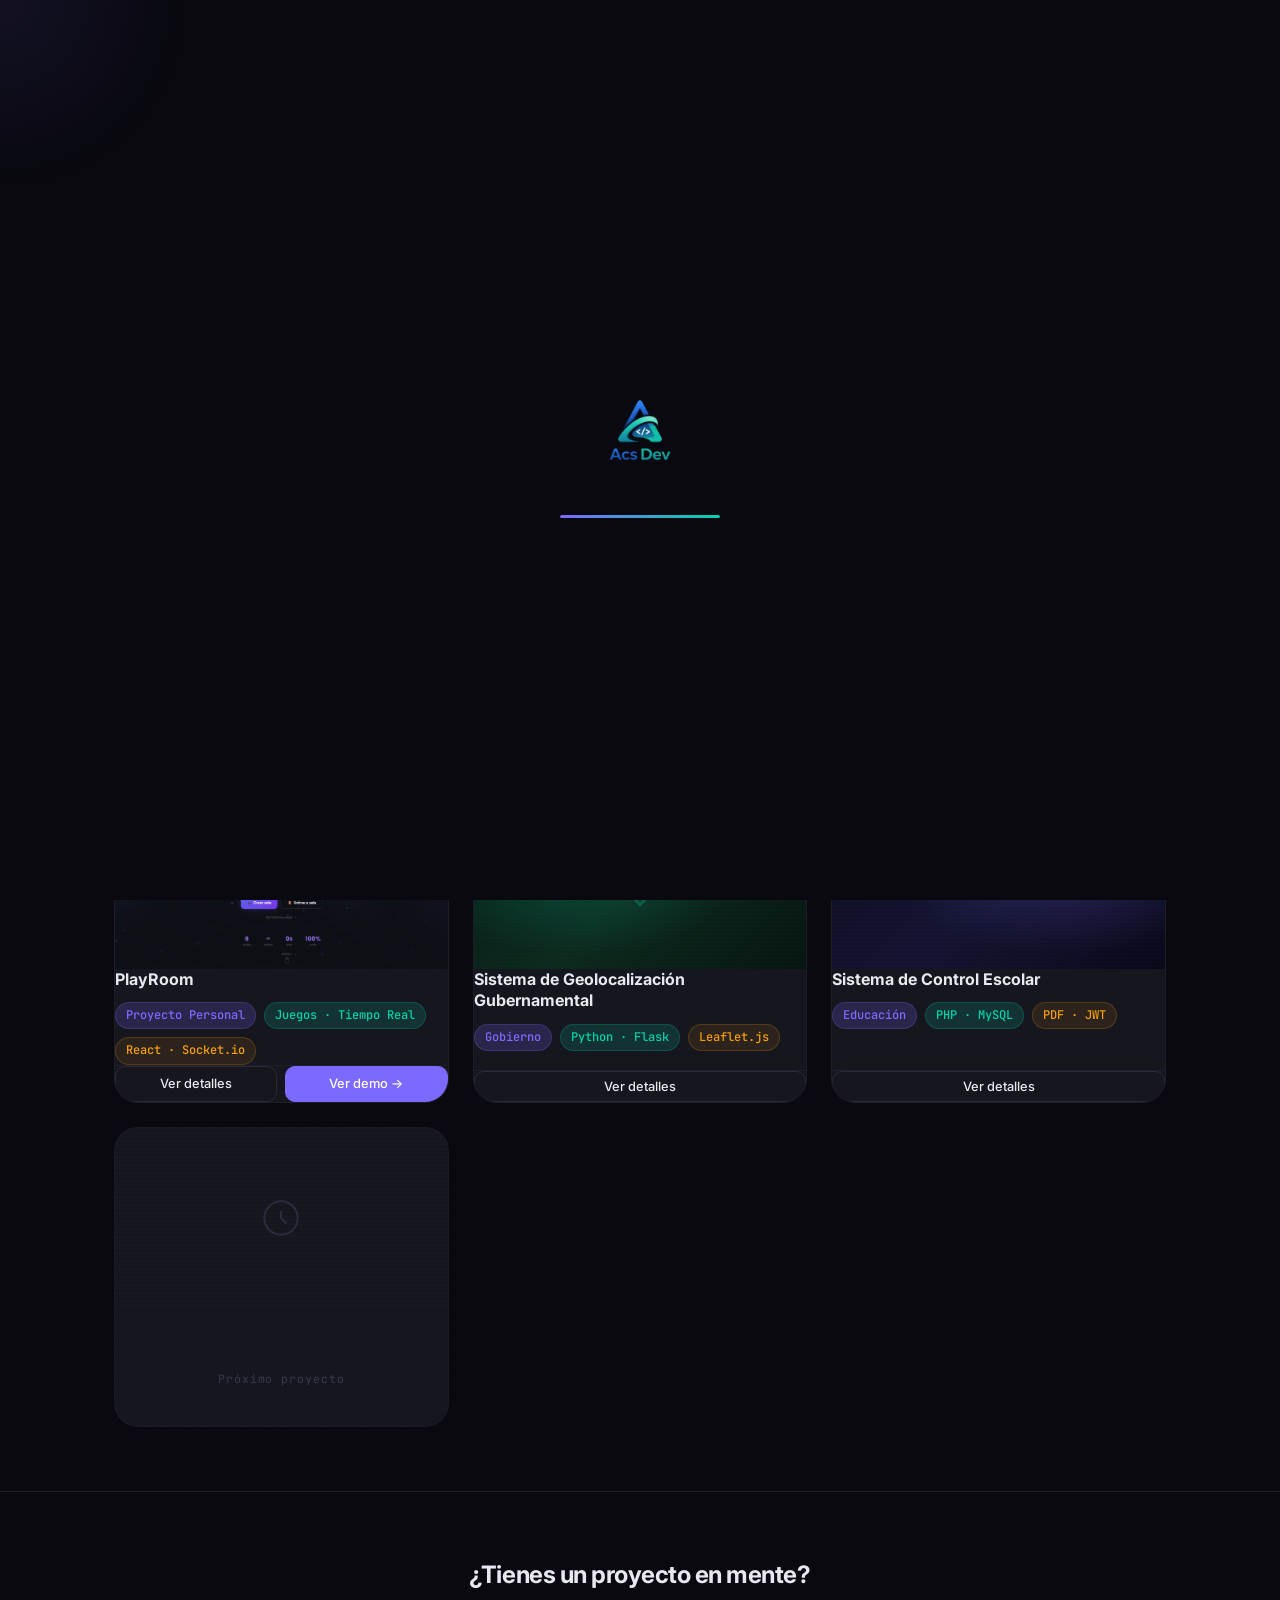
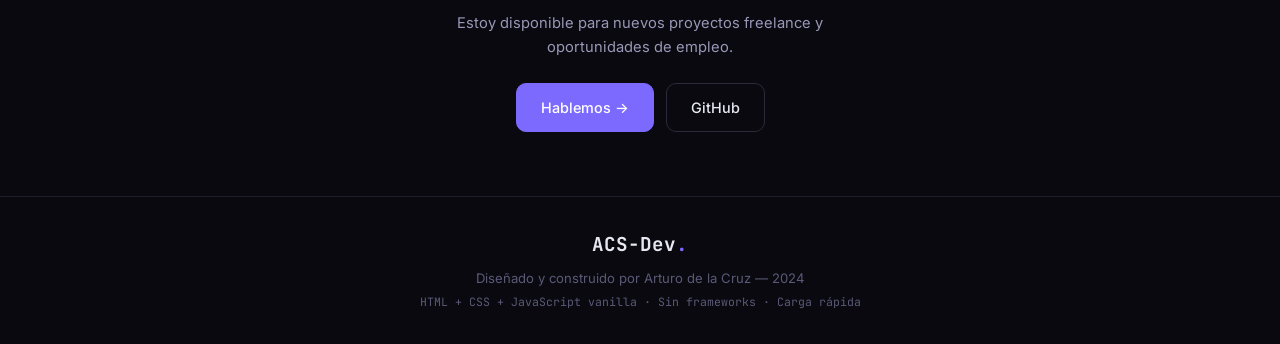
==== commit 8690b53d: "Fix: Nuevo sistema" ====
--- a/proyectos.html
+++ b/proyectos.html
@@ -382,6 +382,21 @@
       border-top: 1px solid var(--border-subtle);
       margin: var(--space-5) 0;
     }
+    .pc-modal__subtitle {
+      font-size: 0.9rem; color: var(--text-secondary);
+      line-height: 1.65; margin-bottom: var(--space-5);
+    }
+    .pc-modal__links { display: flex; gap: var(--space-3); margin-top: var(--space-5); flex-wrap: wrap; }
+    .pc-modal__list { margin-bottom: var(--space-5); }
+    .case-list { padding-left: var(--space-5); display: flex; flex-direction: column; gap: var(--space-3); }
+    .case-list li { font-size: 0.88rem; color: var(--text-secondary); line-height: 1.65; }
+    .case-list li strong { color: var(--text-primary); }
+    .case-results { display: flex; flex-direction: column; gap: var(--space-3); margin-bottom: var(--space-5); }
+    .result-item__label { font-size: 0.78rem; font-family: var(--font-mono); color: var(--text-muted); margin-bottom: var(--space-1); }
+    .result-item__bar { background: var(--bg-surface); border-radius: var(--radius-sm); overflow: hidden; height: 28px; margin-bottom: 4px; }
+    .result-item__before { height: 100%; background: rgba(255,255,255,0.05); display: flex; align-items: center; padding: 0 var(--space-3); font-size: 0.78rem; color: var(--text-muted); }
+    .result-item__after  { height: 100%; background: rgba(0,212,170,0.15);   display: flex; align-items: center; padding: 0 var(--space-3); font-size: 0.78rem; color: var(--accent-2); }
+    .result-metric { font-size: 0.85rem; color: var(--text-secondary); padding: var(--space-2) var(--space-3); background: var(--bg-surface); border-radius: var(--radius-sm); border-left: 2px solid var(--accent); }
 
     /* ════════════════════════════
        BOTTOM CTA
@@ -495,14 +510,92 @@
         <!-- Filtros -->
         <div class="projs-filter" role="group" aria-label="Filtrar proyectos">
           <button class="projs-filter__btn active" data-filter="all">Todos</button>
+          <button class="projs-filter__btn" data-filter="personal">Personal</button>
+          <button class="projs-filter__btn" data-filter="freelance">Freelance</button>
+          <button class="projs-filter__btn" data-filter="web3">Web3</button>
           <button class="projs-filter__btn" data-filter="gobierno">Gobierno</button>
           <button class="projs-filter__btn" data-filter="educacion">Educación</button>
-          <button class="projs-filter__btn" data-filter="produccion">Producción</button>
         </div>
 
         <div class="projs-grid" id="projsGrid">
 
-          <!-- ══ Card 01: Geolocalización ══ -->
+          <!-- ══ Card 01: BlinkTasks ══ -->
+          <article class="pc-card" data-id="blink" data-category="personal web3">
+            <div class="pc-card__thumb">
+              <img src="img/blink.png" alt="BlinkTasks" loading="lazy" />
+            </div>
+            <div class="pc-card__body">
+              <h3 class="pc-card__title">BlinkTasks</h3>
+              <div class="pc-card__tags">
+                <span class="tag tag--primary">Hackathon</span>
+                <span class="tag tag--secondary">Solana · Web3</span>
+                <span class="tag tag--tertiary">Rust · Anchor</span>
+              </div>
+            </div>
+            <div class="pc-card__actions">
+              <button class="btn btn--ghost pc-detail-btn" data-id="blink">Ver detalles</button>
+              <a href="https://blink-tasks-fc7g.vercel.app" target="_blank" rel="noopener noreferrer" class="btn btn--primary">Ver demo →</a>
+            </div>
+          </article>
+
+          <!-- ══ Card 02: Acuario Martinez ══ -->
+          <article class="pc-card" data-id="acuario" data-category="personal freelance">
+            <div class="pc-card__thumb">
+              <img src="img/Am.png" alt="Acuario Martinez" loading="lazy" />
+            </div>
+            <div class="pc-card__body">
+              <h3 class="pc-card__title">Acuario Martinez</h3>
+              <div class="pc-card__tags">
+                <span class="tag tag--primary">Freelance</span>
+                <span class="tag tag--secondary">E-commerce</span>
+                <span class="tag tag--tertiary">Supabase · JS</span>
+              </div>
+            </div>
+            <div class="pc-card__actions">
+              <button class="btn btn--ghost pc-detail-btn" data-id="acuario">Ver detalles</button>
+              <a href="https://acuario-martinez.vercel.app/" target="_blank" rel="noopener noreferrer" class="btn btn--primary">Ver sitio →</a>
+            </div>
+          </article>
+
+          <!-- ══ Card 03: Synapse ══ -->
+          <article class="pc-card" data-id="synapse" data-category="personal">
+            <div class="pc-card__thumb">
+              <img src="img/synapse.png" alt="Synapse" loading="lazy" />
+            </div>
+            <div class="pc-card__body">
+              <h3 class="pc-card__title">Synapse</h3>
+              <div class="pc-card__tags">
+                <span class="tag tag--primary">Personal · SaaS</span>
+                <span class="tag tag--secondary">Full Stack</span>
+                <span class="tag tag--tertiary">React · Node.js</span>
+              </div>
+            </div>
+            <div class="pc-card__actions">
+              <button class="btn btn--ghost pc-detail-btn" data-id="synapse">Ver detalles</button>
+              <a href="https://synapse-pearl-zeta.vercel.app/" target="_blank" rel="noopener noreferrer" class="btn btn--primary">Ver sitio →</a>
+            </div>
+          </article>
+
+          <!-- ══ Card 04: PlayRoom ══ -->
+          <article class="pc-card" data-id="playroom" data-category="personal">
+            <div class="pc-card__thumb">
+              <img src="img/playroom.png" alt="PlayRoom" loading="lazy" />
+            </div>
+            <div class="pc-card__body">
+              <h3 class="pc-card__title">PlayRoom</h3>
+              <div class="pc-card__tags">
+                <span class="tag tag--primary">Proyecto Personal</span>
+                <span class="tag tag--secondary">Juegos · Tiempo Real</span>
+                <span class="tag tag--tertiary">React · Socket.io</span>
+              </div>
+            </div>
+            <div class="pc-card__actions">
+              <button class="btn btn--ghost pc-detail-btn" data-id="playroom">Ver detalles</button>
+              <a href="https://payroom-l8gp.vercel.app/" target="_blank" rel="noopener noreferrer" class="btn btn--primary">Ver demo →</a>
+            </div>
+          </article>
+
+          <!-- ══ Card 05: Geolocalización ══ -->
           <article class="pc-card" data-id="geo" data-category="gobierno produccion">
             <div class="pc-card__thumb pc-card__thumb--gradient pc-card__thumb--geo">
               <div class="pc-card__thumb-icon">
@@ -630,6 +723,170 @@
        2. Agrega una <article class="pc-card"> en el HTML
     ══════════════════════════════════ */
     const PROJECT_DATA = {
+      blink: {
+        title: 'BlinkTasks',
+        subtitle: 'Gestión de tareas sobre la blockchain de Solana usando Solana Actions y Blinks — construido en hackathon oficial de Solana.',
+        tags: [
+          { text: 'Hackathon', cls: 'tag--primary'   },
+          { text: 'Solana',    cls: 'tag--secondary' },
+          { text: 'Web3',      cls: 'tag--secondary' },
+        ],
+        problem: 'Explorar gestión de tareas colaborativas en blockchain pública: acciones verificables sin intermediarios, accesibles desde cualquier URL con Solana Blinks — sin necesidad de abrir una dApp.',
+        arch: [
+          { label: 'Blinks UI', sub: 'Actions API',    cls: 'arch-node--frontend' },
+          { label: 'Anchor',    sub: 'Smart Contract', cls: 'arch-node--backend'  },
+          { label: 'Solana',    sub: 'Devnet',         cls: 'arch-node--db'       },
+        ],
+        process: [
+          { title: 'Anchor + Rust',  desc: 'Smart contract on-chain que gestiona creación, asignación y completado de tareas.' },
+          { title: 'Solana Blinks',  desc: 'Operación de tareas desde una URL embebible en cualquier plataforma sin abrir una dApp.' },
+          { title: 'Solana Actions', desc: 'Endpoints REST que traducen interacciones en transacciones firmadas enviadas a la red.' },
+        ],
+        challenge: 'Integrar el flujo de firma de transacciones dentro de una UX fluida, sin exponer complejidad blockchain al usuario. Construido bajo la presión de tiempo de un hackathon.',
+        results: [
+          { type: 'metric', label: 'Contexto', value: 'Hackathon oficial de Solana' },
+          { type: 'metric', label: 'Deploy',   value: 'Live en Vercel · Smart contract en Devnet' },
+        ],
+        stack: [
+          { text: 'Rust',           cls: 'tag--tertiary'  },
+          { text: 'Anchor',         cls: 'tag--secondary' },
+          { text: 'Solana',         cls: 'tag--secondary' },
+          { text: 'Solana Actions', cls: 'tag--secondary' },
+          { text: 'Blinks',         cls: 'tag--secondary' },
+          { text: 'Vercel',         cls: 'tag--tertiary'  },
+        ],
+        links: [
+          { text: 'Ver demo →', url: 'https://blink-tasks-fc7g.vercel.app',    cls: 'btn--primary' },
+          { text: 'GitHub',     url: 'https://github.com/Artur896/BlinkTasks', cls: 'btn--ghost'   },
+        ],
+      },
+      acuario: {
+        title: 'Acuario Martinez',
+        subtitle: 'Landing page animada con catálogo digital y panel de administración para tienda especializada en peces ornamentales y accesorios para acuario.',
+        tags: [
+          { text: 'Freelance',        cls: 'tag--primary'   },
+          { text: 'E-commerce',       cls: 'tag--secondary' },
+          { text: 'Catálogo Digital', cls: 'tag--secondary' },
+        ],
+        problem: 'La tienda no tenía presencia digital. Los clientes no podían consultar productos sin visitar físicamente el local, y las reservas se hacían solo por llamada. Sin inventario en línea, sin gestión de pedidos y sin catálogo fuera del local.',
+        arch: [
+          { label: 'Supabase',     sub: 'DB + Admin',             cls: 'arch-node--frontend' },
+          { label: 'HTML/CSS/JS',  sub: 'Interfaz + Animaciones', cls: 'arch-node--backend'  },
+          { label: 'WhatsApp API', sub: 'Reservas automáticas',   cls: 'arch-node--db'       },
+        ],
+        process: [
+          { title: 'Landing page animada',    desc: 'Pantalla de carga tipo acuario con llenado de agua, peces con animaciones independientes, burbujas flotantes y revelado por scroll.' },
+          { title: 'Catálogo digital',        desc: 'Filtros por categoría, búsqueda en tiempo real, tarjetas con imagen, precio y botón de reserva directa por WhatsApp.' },
+          { title: 'Sistema de reservas',     desc: 'Flujo completo desde modal de producto hasta mensaje pre-armado en WhatsApp, con registro automático del pedido en la base de datos.' },
+          { title: 'Panel de administración', desc: 'Auth con Supabase, CRUD de productos y categorías, subida de imágenes a Supabase Storage, gestión de pedidos con estados y dashboard con estadísticas.' },
+        ],
+        challenge: 'Construir una experiencia visual inmersiva — peces animados, llenado de agua, burbujas — usando solo HTML, CSS y JS vanilla sin ninguna librería de animación. Integrar Supabase como BaaS completo (DB + Auth + Storage) para eliminar la necesidad de servidor propio y mantener el costo cercano a cero.',
+        results: [
+          { type: 'bar',    label: 'Presencia digital',  before: 'Ninguna', after: 'Online 24/7' },
+          { type: 'metric', label: 'Reservas',           value: 'Solo por llamada → WhatsApp automatizado' },
+          { type: 'metric', label: 'Gestión de pedidos', value: 'Manual → Panel web en tiempo real' },
+          { type: 'metric', label: 'Costo servidor',     value: '— → $0 (Supabase free tier)' },
+        ],
+        stack: [
+          { text: 'HTML',             cls: 'tag--primary'   },
+          { text: 'CSS',              cls: 'tag--primary'   },
+          { text: 'JavaScript',       cls: 'tag--primary'   },
+          { text: 'Supabase',         cls: 'tag--secondary' },
+          { text: 'PostgreSQL',       cls: 'tag--secondary' },
+          { text: 'Supabase Auth',    cls: 'tag--secondary' },
+          { text: 'Supabase Storage', cls: 'tag--secondary' },
+          { text: 'Vercel',           cls: 'tag--tertiary'  },
+        ],
+        links: [
+          { text: 'Ver sitio →', url: 'https://acuario-martinez.vercel.app/', cls: 'btn--primary' },
+        ],
+      },
+      synapse: {
+        title: 'Synapse',
+        subtitle: 'Editor de mapas mentales y conceptuales con generación automática desde texto libre o Wikipedia, motor de layout propio y exportación en múltiples formatos.',
+        tags: [
+          { text: 'Personal · SaaS',    cls: 'tag--primary'   },
+          { text: 'Herramienta Visual', cls: 'tag--secondary' },
+          { text: 'Full Stack',         cls: 'tag--secondary' },
+        ],
+        problem: 'Las herramientas existentes de mapas mentales son demasiado simples o requieren suscripciones de pago para funciones básicas. La alternativa era construir desde cero un editor visual potente que generara estructuras automáticamente desde texto, sin depender de APIs de IA externas ni de costos por uso.',
+        arch: [
+          { label: 'React · ReactFlow', sub: 'Canvas interactivo', cls: 'arch-node--frontend' },
+          { label: 'Node.js · Express', sub: 'API REST CRUD',      cls: 'arch-node--backend'  },
+          { label: 'MySQL',             sub: 'Persistencia',       cls: 'arch-node--db'       },
+        ],
+        process: [
+          { title: 'Canvas interactivo',    desc: 'Editor basado en ReactFlow con nodos arrastrables, conexiones entre handles, edición inline, menú contextual (colores, imágenes, eliminar) y minimapa.' },
+          { title: 'NLP vanilla JS',        desc: 'Motor propio sin librerías externas que extrae temas y conceptos desde texto en español usando regex y filtrado de stopwords.' },
+          { title: 'Integración Wikipedia', desc: 'Búsqueda y consumo de la API pública en español; el artículo se procesa con el motor NLP y se convierte en mapa estructurado.' },
+          { title: 'Motor de layout',       desc: 'Dos algoritmos — bilateral radial para mapas mentales y jerárquico por niveles para conceptuales — calculados con Zustand como store central.' },
+          { title: 'Exportación cliente',   desc: 'PNG (2×), JPG, PDF con orientación automática y JSON, renderizados del lado del cliente con html2canvas y jsPDF.' },
+        ],
+        challenge: 'Implementar el motor NLP y los algoritmos de layout sin bibliotecas especializadas. El mayor reto fue calcular posiciones de nodos dinámicamente evitando solapamientos, y coordinar el estado global del canvas en una sola store de Zustand sin degradar el rendimiento.',
+        results: [
+          { type: 'bar',    label: 'Generación de mapa', before: 'Manual, nodo por nodo', after: 'Automática desde texto o Wikipedia' },
+          { type: 'metric', label: 'Exportación',        value: 'No disponible → PNG, JPG, PDF, JSON' },
+          { type: 'metric', label: 'Tipos de mapa',      value: '— → Mental (bilateral) + Conceptual (jerárquico)' },
+          { type: 'metric', label: 'Persistencia',       value: 'Solo en sesión → MySQL (CRUD completo)' },
+        ],
+        stack: [
+          { text: 'React 18',      cls: 'tag--primary'   },
+          { text: 'ReactFlow',     cls: 'tag--primary'   },
+          { text: 'Zustand',       cls: 'tag--primary'   },
+          { text: 'TailwindCSS',   cls: 'tag--secondary' },
+          { text: 'Vite',          cls: 'tag--secondary' },
+          { text: 'Node.js',       cls: 'tag--secondary' },
+          { text: 'Express',       cls: 'tag--secondary' },
+          { text: 'MySQL',         cls: 'tag--secondary' },
+          { text: 'html2canvas',   cls: 'tag--tertiary'  },
+          { text: 'jsPDF',         cls: 'tag--tertiary'  },
+          { text: 'Wikipedia API', cls: 'tag--tertiary'  },
+        ],
+        links: [
+          { text: 'Ver sitio →', url: 'https://synapse-pearl-zeta.vercel.app/', cls: 'btn--primary' },
+        ],
+      },
+      playroom: {
+        title: 'PlayRoom — Sala de Juegos Multijugador',
+        subtitle: 'Plataforma web full stack para jugar en tiempo real con amigos sin descargas, sin registro y sin esperas. Seis juegos clásicos, salas privadas con código y chat integrado.',
+        tags: [
+          { text: 'Proyecto Personal',   cls: 'tag--primary'   },
+          { text: 'Juegos Multijugador', cls: 'tag--secondary' },
+          { text: 'Full Stack',          cls: 'tag--secondary' },
+          { text: 'Tiempo Real',         cls: 'tag--secondary' },
+        ],
+        problem: 'Los juegos en línea con amigos suelen requerir instalación, cuentas o plataformas de terceros con publicidad agresiva. Quería construir desde cero una sala de juegos que funcionara directamente desde el navegador, con conexión instantánea por código, sin fricciones.',
+        arch: [
+          { label: 'React + TypeScript',  sub: 'Canvas de juegos', cls: 'arch-node--frontend' },
+          { label: 'Node.js / Socket.io', sub: 'WebSocket server', cls: 'arch-node--backend'  },
+          { label: 'Estado en memoria',   sub: 'Salas efímeras',   cls: 'arch-node--db'       },
+        ],
+        process: [
+          { title: 'Canvas de juegos',            desc: 'Seis juegos en React sin librerías de juego externas: Tres en Raya, UNO, Ajedrez, Pregunta Bomba, Dominó y ¿Quién soy? Cada uno con lógica de turnos, validación de jugadas y estados de victoria.' },
+          { title: 'Motor de ajedrez propio',     desc: 'Movimientos legales completos (enroque, al paso, promoción) implementados en TypeScript puro. Tablero sincronizado entre jugadores vía WebSocket.' },
+          { title: 'Sistema de salas',            desc: 'Salas efímeras en memoria con códigos de 6 caracteres, expiración a las 4 horas y limpieza periódica. El servidor no conoce las reglas de ningún juego.' },
+          { title: 'Comunicación en tiempo real', desc: 'Arquitectura event-driven con Socket.io — eventos de juego, chat y sincronización de estado con reconexión automática y detección de desconexión.' },
+        ],
+        challenge: 'Implementar seis juegos con reglas completas sin librerías. El reto principal fue el ajedrez: calcular movimientos legales pieza a pieza incluyendo casos borde y sincronizar el estado de forma determinista entre dos clientes. El segundo reto fue un protocolo de eventos WebSocket genérico para seis juegos distintos.',
+        results: [
+          { type: 'bar',    label: 'Acceso',              before: 'Descarga / cuenta requerida', after: 'Directo desde el navegador' },
+          { type: 'metric', label: 'Juegos disponibles',  value: '— → 6 juegos clásicos completos' },
+          { type: 'metric', label: 'Motor de ajedrez',    value: '— → Implementación propia en TypeScript' },
+          { type: 'metric', label: 'Sesión',              value: '— → Salas activas hasta 4 horas' },
+        ],
+        stack: [
+          { text: 'React 18',      cls: 'tag--primary'   },
+          { text: 'TypeScript',    cls: 'tag--primary'   },
+          { text: 'Zustand',       cls: 'tag--primary'   },
+          { text: 'Node.js',       cls: 'tag--secondary' },
+          { text: 'Socket.io',     cls: 'tag--secondary' },
+          { text: 'Tailwind CSS',  cls: 'tag--secondary' },
+          { text: 'Vite',          cls: 'tag--secondary' },
+        ],
+        links: [
+          { text: 'Ver demo →', url: 'https://payroom-l8gp.vercel.app/', cls: 'btn--primary' },
+        ],
+      },
       geo: {
         title: 'Sistema de Geolocalización Gubernamental',
         tags: [
@@ -680,47 +937,70 @@
       const d = PROJECT_DATA[id];
       if (!d) return '';
 
-      const tagsHTML = d.tags
-        .map(t => `<span class="tag ${t.cls}">${t.text}</span>`)
-        .join('');
-
-      const archHTML = d.arch
-        .map((n, i) => {
-          const arrow = i < d.arch.length - 1
-            ? '<div class="arch-arrow">→</div>'
-            : '';
-          return `<div class="arch-node ${n.cls}">${n.label}<br/><small>${n.sub}</small></div>${arrow}`;
-        })
-        .join('');
-
-      const stackHTML = d.stack
-        .map(t => `<span class="tag ${t.cls}">${t.text}</span>`)
-        .join('');
-
+      const tagsHTML = d.tags.map(t => `<span class="tag ${t.cls}">${t.text}</span>`).join('');
+      const archHTML = d.arch.map((n, i) => {
+        const arrow = i < d.arch.length - 1 ? '<div class="arch-arrow">→</div>' : '';
+        return `<div class="arch-node ${n.cls}">${n.label}<br/><small>${n.sub}</small></div>${arrow}`;
+      }).join('');
+      const stackHTML = d.stack.map(t => `<span class="tag ${t.cls}">${t.text}</span>`).join('');
+
+      // Rich format (problem / process / challenge / results / links)
+      if (d.problem) {
+        const processHTML = d.process.map(p => `<li><strong>${p.title}:</strong> ${p.desc}</li>`).join('');
+        const resultsHTML = (d.results || []).map(r => r.type === 'bar'
+          ? `<div class="result-item">
+               <div class="result-item__label">${r.label}</div>
+               <div class="result-item__bar"><div class="result-item__before" style="width:100%">${r.before}</div></div>
+               <div class="result-item__bar"><div class="result-item__after" style="width:80%">${r.after}</div></div>
+             </div>`
+          : `<div class="result-item">
+               <div class="result-item__label">${r.label}</div>
+               <div class="result-metric">${r.value}</div>
+             </div>`
+        ).join('');
+        const linksHTML = (d.links || []).length
+          ? `<div class="pc-modal__links">${d.links.map(l =>
+              `<a href="${l.url}" target="_blank" rel="noopener noreferrer" class="btn ${l.cls} btn--sm">${l.text}</a>`
+            ).join('')}</div>`
+          : '';
+        return `
+          <div class="pc-modal__tags">${tagsHTML}</div>
+          <h2 class="pc-modal__title">${d.title}</h2>
+          <p class="pc-modal__subtitle">${d.subtitle}</p>
+          <hr class="pc-modal__divider"/>
+          <span class="pc-modal__section-label">🎯 El Problema</span>
+          <p class="pc-modal__desc">${d.problem}</p>
+          <span class="pc-modal__section-label">⚙️ El Proceso</span>
+          <div class="architecture pc-modal__arch">${archHTML}</div>
+          <ul class="case-list pc-modal__list">${processHTML}</ul>
+          <span class="pc-modal__section-label">🔥 El Desafío</span>
+          <p class="pc-modal__desc">${d.challenge}</p>
+          <hr class="pc-modal__divider"/>
+          <span class="pc-modal__section-label">📊 Resultados</span>
+          <div class="case-results">${resultsHTML}</div>
+          <hr class="pc-modal__divider"/>
+          <span class="pc-modal__section-label">🔨 Stack</span>
+          <div class="pc-modal__stack">${stackHTML}</div>
+          ${linksHTML}
+        `;
+      }
+
+      // Simple format (desc / arch / stack / url)
       const urlBtn = d.url
         ? `<a href="${d.url}" target="_blank" rel="noopener noreferrer"
-              class="btn btn--primary btn--sm" style="margin-top:var(--space-2)">
-              Ver sitio →
-           </a>`
+              class="btn btn--primary btn--sm" style="margin-top:var(--space-2)">Ver sitio →</a>`
         : '';
-
       return `
         <div class="pc-modal__tags">${tagsHTML}</div>
         <h2 class="pc-modal__title">${d.title}</h2>
-
         <p class="pc-modal__section-label">Descripción</p>
         <p class="pc-modal__desc">${d.desc}</p>
-
         <hr class="pc-modal__divider"/>
-
         <p class="pc-modal__section-label">Arquitectura</p>
         <div class="architecture pc-modal__arch">${archHTML}</div>
-
         <hr class="pc-modal__divider"/>
-
         <p class="pc-modal__section-label">Stack</p>
         <div class="pc-modal__stack">${stackHTML}</div>
-
         ${urlBtn}
       `;
     }
--- a/css/style.css
+++ b/css/style.css
@@ -472,8 +472,8 @@
 [data-theme="light"] .theme-toggle__moon { opacity: 0; transform: scale(0.5); }
 
 .nav__logo-img {
-  width: 32px;
-  height: 32px;
+  width: 40px;
+  height: 40px;
   object-fit: contain;
   border-radius: var(--radius-sm);
 }
@@ -1504,6 +1504,15 @@
   color: var(--text-secondary);
   margin-bottom: var(--space-3);
   line-height: 1.5;
+}
+
+.cert-card__meta {
+  font-size: 0.72rem;
+  color: var(--accent);
+  font-family: var(--font-mono);
+  display: block;
+  margin-bottom: var(--space-2);
+  opacity: 0.85;
 }
 
 .cert-card__badge {
@@ -4188,3 +4197,281 @@
 [data-theme="light"] .wa-bubble__tooltip {
   background: #ffffff;
 }
+
+/* ============================================
+   TECH GRID — Interactive Stack
+   ============================================ */
+.tech-filters {
+  display: flex;
+  flex-wrap: wrap;
+  gap: var(--space-2);
+  margin: var(--space-6) 0 var(--space-8);
+}
+
+.tech-filter {
+  padding: 0.38rem 1.1rem;
+  border-radius: var(--radius-full);
+  border: 1px solid var(--border);
+  background: transparent;
+  color: var(--text-secondary);
+  font-size: 0.78rem;
+  font-family: var(--font-mono);
+  cursor: pointer;
+  transition: all var(--transition);
+  white-space: nowrap;
+}
+
+.tech-filter:hover {
+  border-color: var(--accent);
+  color: var(--accent);
+}
+
+.tech-filter.is-active {
+  background: var(--accent);
+  border-color: var(--accent);
+  color: #fff;
+  box-shadow: 0 0 14px var(--accent-glow);
+}
+
+.tech-grid {
+  display: grid;
+  grid-template-columns: repeat(auto-fill, minmax(150px, 1fr));
+  gap: var(--space-3);
+}
+
+.tech-card {
+  background: var(--bg-card);
+  border: 1px solid var(--border-subtle);
+  border-radius: var(--radius-lg);
+  padding: var(--space-4);
+  display: flex;
+  flex-direction: column;
+  gap: var(--space-3);
+  transition: border-color var(--transition), box-shadow var(--transition), transform var(--transition), opacity 0.25s ease;
+}
+
+.tech-card:hover {
+  border-color: var(--accent);
+  box-shadow: var(--shadow-accent);
+  transform: translateY(-3px);
+}
+
+.tech-card.is-hidden {
+  display: none;
+}
+
+.tech-card__top {
+  display: flex;
+  align-items: flex-start;
+  gap: var(--space-2);
+}
+
+.tech-card__icon {
+  font-size: 1.2rem;
+  flex-shrink: 0;
+  line-height: 1.25;
+}
+
+.tech-card__name {
+  font-size: 0.82rem;
+  font-weight: 600;
+  color: var(--text-primary);
+  line-height: 1.3;
+}
+
+.tech-card__track {
+  height: 3px;
+  background: var(--border-subtle);
+  border-radius: var(--radius-full);
+  overflow: hidden;
+}
+
+.tech-card__fill {
+  height: 100%;
+  border-radius: var(--radius-full);
+  background: linear-gradient(90deg, var(--accent), var(--accent-2));
+  width: 0;
+  transition: width 0.85s cubic-bezier(0.22, 1, 0.36, 1);
+}
+
+.tech-card__foot {
+  display: flex;
+  align-items: center;
+  justify-content: space-between;
+  gap: var(--space-1);
+}
+
+.tech-card__badge {
+  font-size: 0.6rem;
+  font-family: var(--font-mono);
+  padding: 1px 7px;
+  border-radius: var(--radius-full);
+}
+
+.tech-card__badge--principal  { background: var(--accent-glow);          color: var(--accent); }
+.tech-card__badge--intermedio { background: var(--accent-2-glow);        color: var(--accent-2); }
+.tech-card__badge--explorando { background: rgba(245,158,11,0.12);       color: var(--warning); }
+.tech-card__badge--formacion  { background: rgba(152,152,184,0.1);       color: var(--text-secondary); }
+.tech-card__badge--aplicado   { background: rgba(245,158,11,0.12);       color: #f59e0b; }
+.tech-card__badge--basico     { background: rgba(152,152,184,0.1);       color: var(--text-secondary); }
+
+.tech-card__use {
+  font-size: 0.6rem;
+  color: var(--text-muted);
+  font-family: var(--font-mono);
+  text-align: right;
+  overflow: hidden;
+  text-overflow: ellipsis;
+  white-space: nowrap;
+  max-width: 75px;
+  opacity: 0;
+  transition: opacity var(--transition), color var(--transition);
+}
+
+.tech-card:hover .tech-card__use {
+  opacity: 1;
+  color: var(--accent-2);
+}
+
+/* ============================================
+   SOFT SKILLS — Acordeón
+   ============================================ */
+.soft-skills {
+  background: var(--bg-surface);
+}
+
+.soft-grid {
+  display: grid;
+  grid-template-columns: repeat(auto-fill, minmax(320px, 1fr));
+  gap: var(--space-3);
+}
+
+.soft-card {
+  background: var(--bg-card);
+  border: 1px solid var(--border-subtle);
+  border-radius: var(--radius-lg);
+  overflow: hidden;
+  transition: border-color var(--transition), box-shadow var(--transition);
+}
+
+.soft-card.is-open {
+  border-color: var(--accent);
+  box-shadow: 0 0 20px var(--accent-glow);
+}
+
+.soft-card__header {
+  display: flex;
+  align-items: center;
+  gap: var(--space-3);
+  padding: var(--space-4) var(--space-5);
+  cursor: pointer;
+  user-select: none;
+  transition: background var(--transition);
+}
+
+.soft-card__header:hover { background: var(--bg-card-hover); }
+
+.soft-card__emoji {
+  font-size: 1.5rem;
+  flex-shrink: 0;
+  transition: transform 0.3s ease;
+}
+
+.soft-card.is-open .soft-card__emoji {
+  transform: rotate(-8deg) scale(1.1);
+}
+
+.soft-card__meta { flex: 1; min-width: 0; }
+
+.soft-card__title {
+  font-size: 0.92rem;
+  font-weight: 700;
+  color: var(--text-primary);
+  transition: color var(--transition);
+  line-height: 1.3;
+}
+
+.soft-card.is-open .soft-card__title,
+.soft-card__header:hover .soft-card__title { color: var(--accent); }
+
+.soft-card__tagline {
+  font-size: 0.73rem;
+  color: var(--text-secondary);
+  margin-top: 2px;
+}
+
+.soft-card__toggle {
+  font-size: 1rem;
+  font-family: var(--font-mono);
+  color: var(--text-muted);
+  transition: transform 0.3s ease, color var(--transition);
+  flex-shrink: 0;
+  line-height: 1;
+}
+
+.soft-card.is-open .soft-card__toggle {
+  transform: rotate(45deg);
+  color: var(--accent);
+}
+
+/* Acordeón con grid-template-rows */
+.soft-card__body {
+  display: grid;
+  grid-template-rows: 0fr;
+  transition: grid-template-rows 0.4s cubic-bezier(0.22, 1, 0.36, 1);
+}
+
+.soft-card.is-open .soft-card__body {
+  grid-template-rows: 1fr;
+}
+
+.soft-card__inner { overflow: hidden; }
+
+.soft-card__content {
+  padding: var(--space-4) var(--space-5) var(--space-5);
+  border-top: 1px solid var(--border-subtle);
+  display: flex;
+  flex-direction: column;
+  gap: var(--space-3);
+}
+
+.soft-card__story {
+  font-size: 0.82rem;
+  color: var(--text-secondary);
+  line-height: 1.7;
+}
+
+.soft-card__lesson {
+  background: var(--accent-glow);
+  border-left: 2px solid var(--accent);
+  padding: var(--space-3) var(--space-4);
+  border-radius: 0 var(--radius-sm) var(--radius-sm) 0;
+  font-size: 0.8rem;
+  color: var(--text-primary);
+  line-height: 1.55;
+}
+
+.soft-card__lesson strong { color: var(--accent); }
+
+.soft-card__quote {
+  font-size: 0.77rem;
+  color: var(--accent-2);
+  font-style: italic;
+  font-family: var(--font-mono);
+  padding: var(--space-2) var(--space-3);
+  background: var(--accent-2-glow);
+  border-radius: var(--radius-sm);
+}
+
+/* Responsive */
+@media (max-width: 768px) {
+  .tech-grid {
+    grid-template-columns: repeat(auto-fill, minmax(130px, 1fr));
+  }
+  .soft-grid {
+    grid-template-columns: 1fr;
+  }
+  .tech-filters {
+    gap: var(--space-2);
+  }
+}
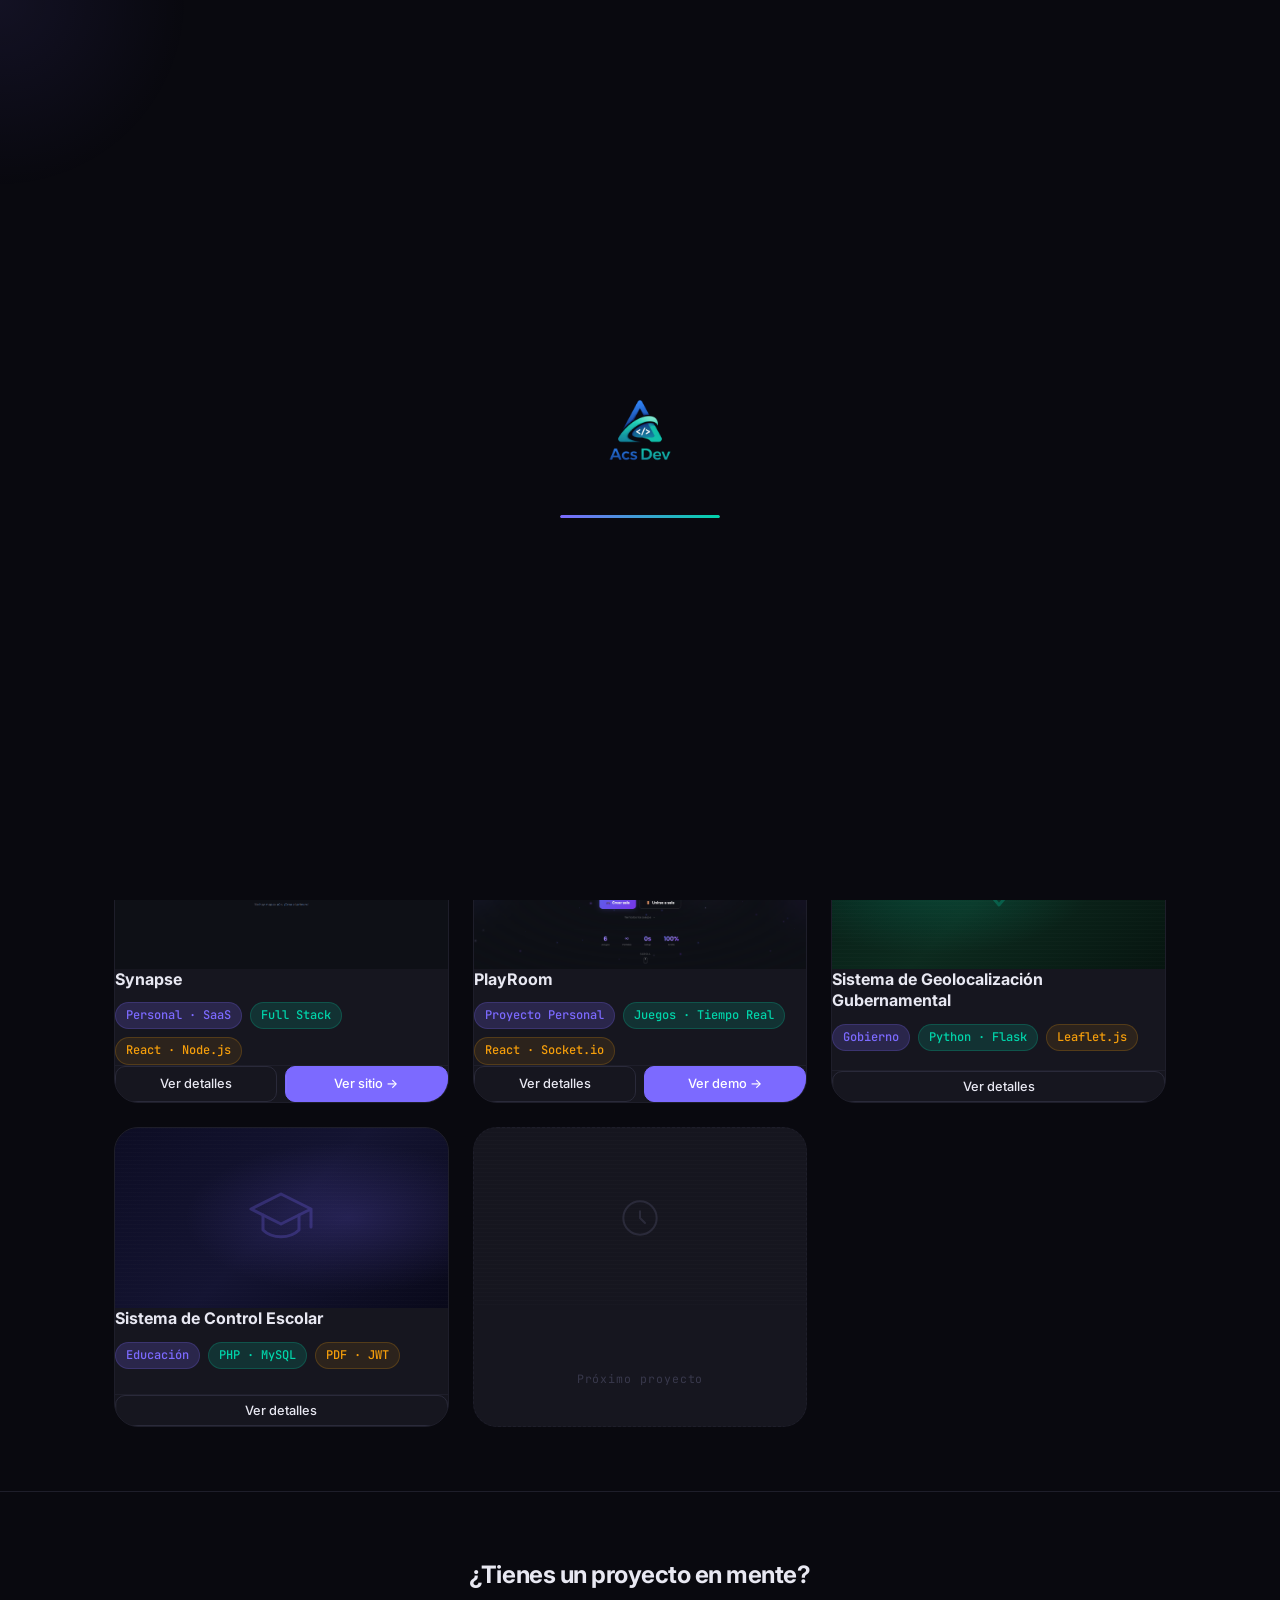
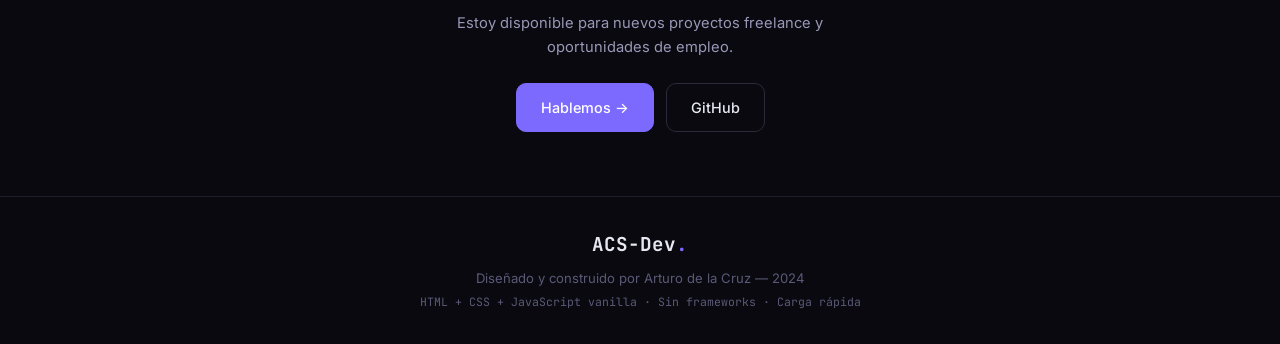
==== commit cee07fc8: "fix: arregla diseño y mejora UI / UX" ====
--- a/proyectos.html
+++ b/proyectos.html
@@ -519,6 +519,25 @@
 
         <div class="projs-grid" id="projsGrid">
 
+          <!-- ══ Card 00: DevInsight ══ -->
+          <article class="pc-card" data-id="devinsight" data-category="personal">
+            <div class="pc-card__thumb">
+              <img src="img/devinsight.png" alt="DevInsight — Métricas DORA" loading="lazy" />
+            </div>
+            <div class="pc-card__body">
+              <h3 class="pc-card__title">DevInsight — Métricas DORA</h3>
+              <div class="pc-card__tags">
+                <span class="tag tag--primary">Proyecto Personal</span>
+                <span class="tag tag--secondary">SaaS · DevOps</span>
+                <span class="tag tag--tertiary">Laravel · Vue 3</span>
+              </div>
+            </div>
+            <div class="pc-card__actions">
+              <button class="btn btn--ghost pc-detail-btn" data-id="devinsight">Ver detalles</button>
+              <a href="https://devinsight-34mi.onrender.com/" target="_blank" rel="noopener noreferrer" class="btn btn--primary">Ver demo →</a>
+            </div>
+          </article>
+
           <!-- ══ Card 01: BlinkTasks ══ -->
           <article class="pc-card" data-id="blink" data-category="personal web3">
             <div class="pc-card__thumb">
@@ -723,6 +742,55 @@
        2. Agrega una <article class="pc-card"> en el HTML
     ══════════════════════════════════ */
     const PROJECT_DATA = {
+      devinsight: {
+        title: 'DevInsight — Métricas DORA para Equipos de Desarrollo',
+        subtitle: 'Plataforma SaaS multi-tenant que conecta con GitHub para medir la productividad real de equipos usando las métricas DORA: frecuencia de despliegue, tiempo de entrega, tasa de fallos y tiempo de recuperación — todo en tiempo real.',
+        tags: [
+          { text: 'Proyecto Personal', cls: 'tag--primary'   },
+          { text: 'SaaS',              cls: 'tag--secondary' },
+          { text: 'DevOps',            cls: 'tag--secondary' },
+          { text: 'Full Stack',        cls: 'tag--secondary' },
+          { text: 'Tiempo Real',       cls: 'tag--secondary' },
+        ],
+        problem: 'Los equipos de desarrollo raramente saben si están mejorando o empeorando. Las métricas DORA son el estándar de la industria para medir el rendimiento de entrega de software, pero calcularlas manualmente desde GitHub requiere horas de trabajo. Quería construir una herramienta que las genere automáticamente, en tiempo real, para cualquier equipo.',
+        arch: [
+          { label: 'Laravel + Inertia.js', sub: 'Multi-tenant SaaS',   cls: 'arch-node--frontend' },
+          { label: 'Webhooks + Horizon',   sub: 'Ingesta híbrida',     cls: 'arch-node--backend'  },
+          { label: 'Redis + Reverb',       sub: 'DORA en tiempo real', cls: 'arch-node--db'       },
+        ],
+        process: [
+          { title: 'Ingesta híbrida',               desc: 'Los datos de GitHub llegan por dos vías: webhooks para eventos en tiempo real (push, PR, deploy) y polling REST para sincronización histórica inicial. Un sistema de colas con 4 prioridades (Horizon) procesa los eventos de forma asíncrona e idempotente — los jobs usan upsert para ser seguros ante re-ejecuciones.' },
+          { title: 'Multi-tenancy con workspace_id', desc: 'Arquitectura single-database donde cada tabla de tenant lleva workspace_id. Un trait BelongsToWorkspace aplica global scope automáticamente y un middleware resuelve el workspace desde el slug de la ruta, inyectándolo en el contenedor de Laravel.' },
+          { title: 'Métricas pre-calculadas',        desc: 'Las métricas DORA no se calculan on-the-fly — se materializan en una tabla metrics_snapshots vía UpdateMetricsSnapshotJob cada vez que llega un evento relevante. Las lecturas son O(1) independientemente del volumen de datos históricos.' },
+          { title: 'Tiempo real con Reverb',         desc: 'Canales privados por workspace sobre Laravel Reverb con Redis pub/sub como backend, lo que permite escalar a múltiples nodos sin perder eventos. Los dashboards se actualizan en vivo sin polling desde el cliente.' },
+          { title: 'Caché con tags',                 desc: 'Redis como capa de caché con tags por workspace (ws-{id}) y por repositorio (repo-{id}), lo que permite invalidación quirúrgica cuando llega un webhook sin vaciar todo el caché.' },
+        ],
+        challenge: 'Diseñar el modelo de datos para que las métricas DORA fueran precisas independientemente del orden de llegada de los eventos. GitHub no garantiza orden — un webhook de deploy puede llegar antes que el PR que lo originó. El segundo reto fue el multi-tenancy: garantizar aislamiento total de datos entre workspaces sin esquemas separados, usando scopes globales y middleware, sin que un bug pueda filtrar datos entre clientes.',
+        results: [
+          { type: 'bar',    label: 'Métricas DORA',         before: 'Cálculo manual en hojas de cálculo', after: 'Automáticas desde GitHub' },
+          { type: 'metric', label: 'Latencia de datos',     value: 'Días/semanas de retraso → Tiempo real vía webhooks' },
+          { type: 'metric', label: 'Configuración',         value: '— → Conexión en < 2 minutos' },
+          { type: 'metric', label: 'Escalabilidad',         value: '— → Multi-tenant, un servidor para N equipos' },
+          { type: 'metric', label: 'Fiabilidad de ingesta', value: '— → Jobs idempotentes, seguros ante fallos' },
+        ],
+        stack: [
+          { text: 'Laravel 11',      cls: 'tag--primary'   },
+          { text: 'PHP',             cls: 'tag--primary'   },
+          { text: 'Inertia.js',      cls: 'tag--primary'   },
+          { text: 'Vue 3',           cls: 'tag--primary'   },
+          { text: 'Tailwind CSS',    cls: 'tag--secondary' },
+          { text: 'MySQL',           cls: 'tag--secondary' },
+          { text: 'Redis',           cls: 'tag--secondary' },
+          { text: 'Laravel Horizon', cls: 'tag--secondary' },
+          { text: 'Laravel Reverb',  cls: 'tag--secondary' },
+          { text: 'Stripe',          cls: 'tag--secondary' },
+          { text: 'GitHub API',      cls: 'tag--tertiary'  },
+          { text: 'Render',          cls: 'tag--tertiary'  },
+        ],
+        links: [
+          { text: 'Ver demo →', url: 'https://devinsight-34mi.onrender.com/', cls: 'btn--primary' },
+        ],
+      },
       blink: {
         title: 'BlinkTasks',
         subtitle: 'Gestión de tareas sobre la blockchain de Solana usando Solana Actions y Blinks — construido en hackathon oficial de Solana.',
--- a/css/style.css
+++ b/css/style.css
@@ -4269,7 +4269,15 @@
 .tech-card__icon {
   font-size: 1.2rem;
   flex-shrink: 0;
-  line-height: 1.25;
+  line-height: 1;
+  display: flex;
+  align-items: center;
+  justify-content: center;
+  width: 32px;
+  height: 32px;
+}
+.tech-card__icon iconify-icon {
+  display: block;
 }
 
 .tech-card__name {
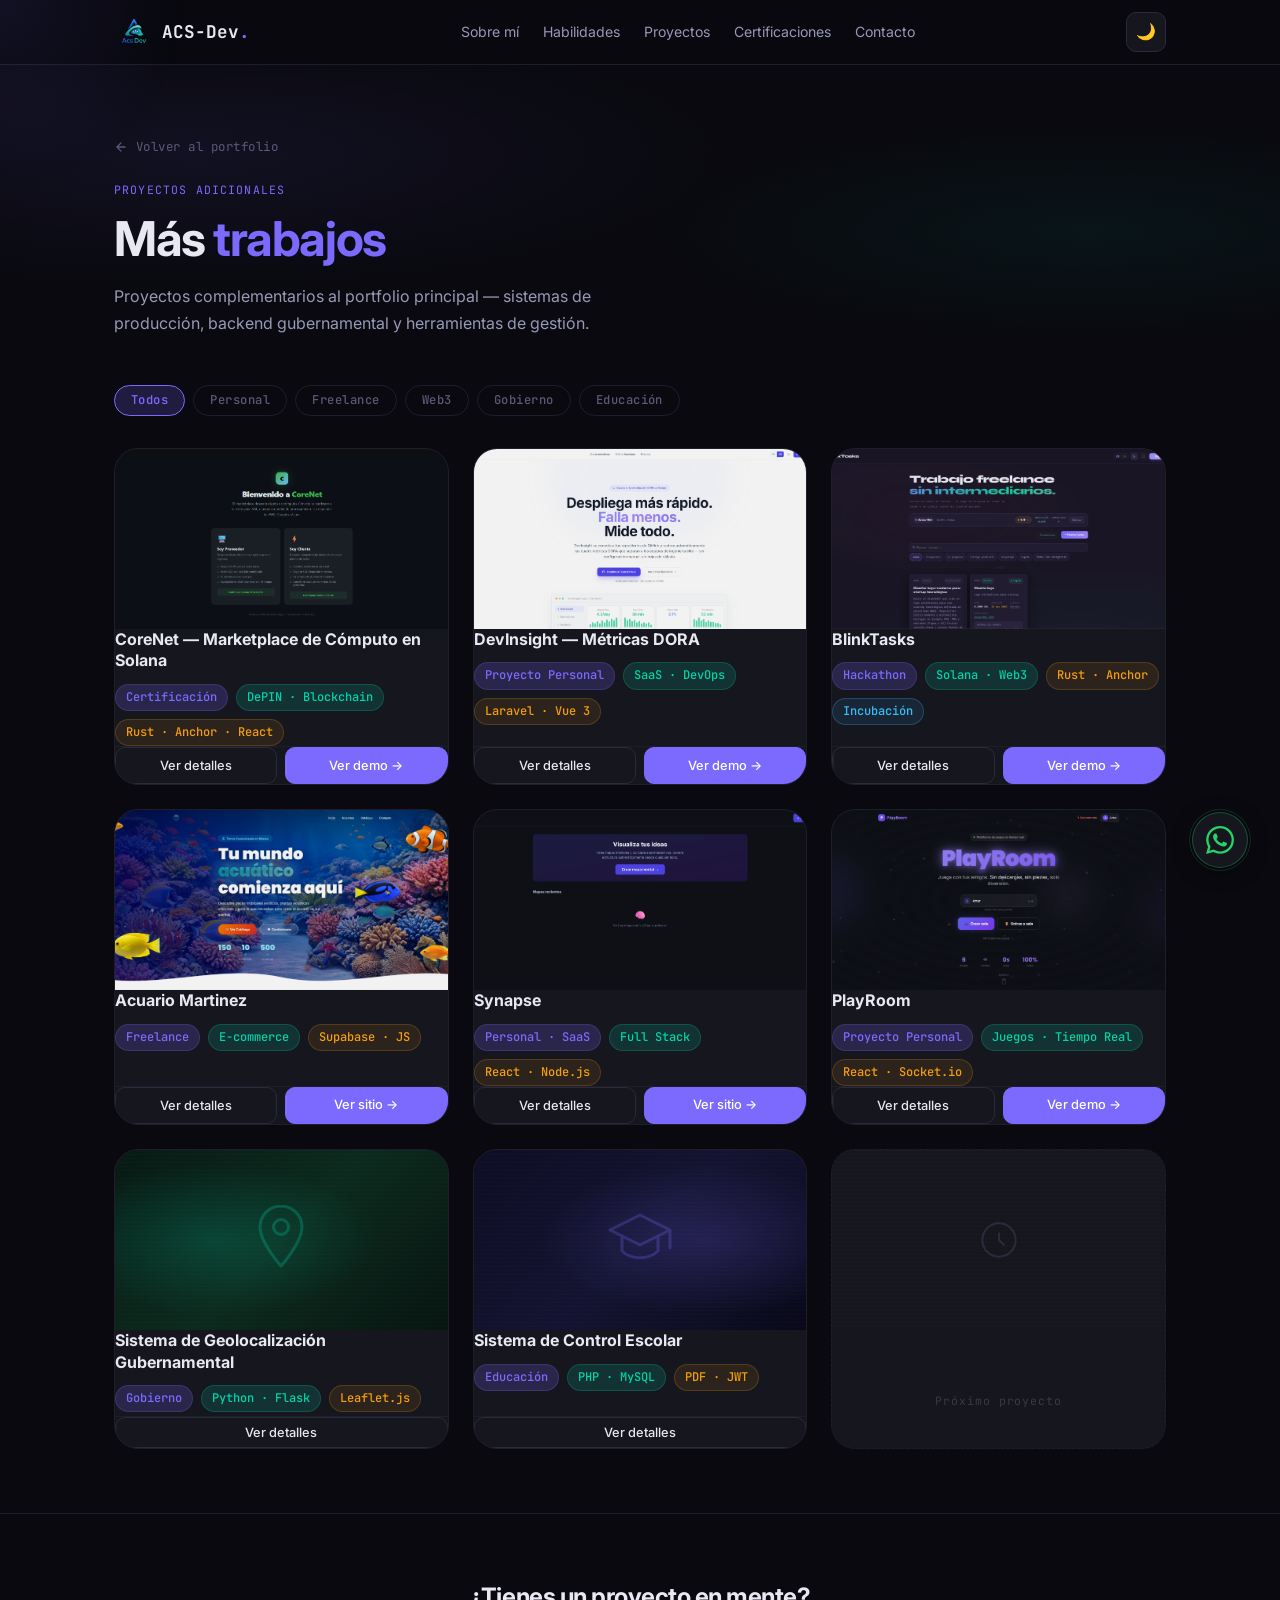
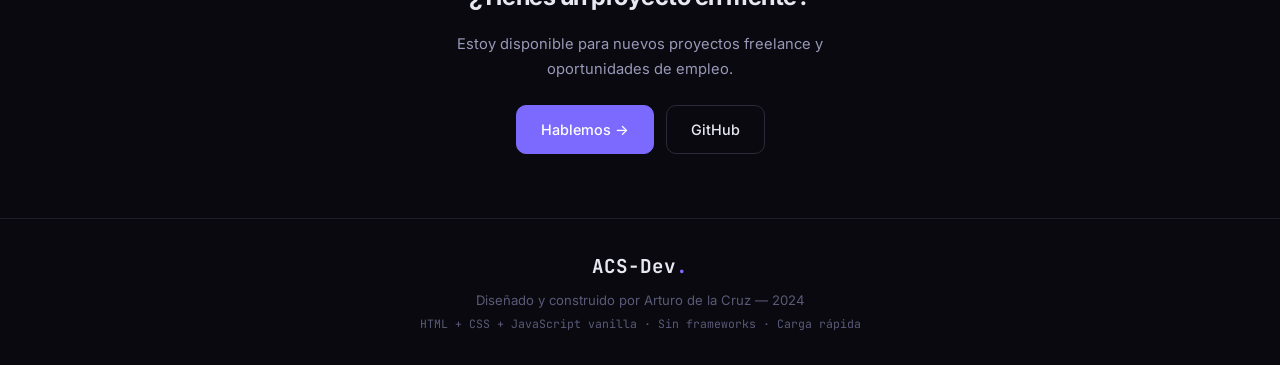
==== commit 5b7ec70a: "refactor: cambio de diseños y funcionalidades" ====
--- a/proyectos.html
+++ b/proyectos.html
@@ -178,6 +178,11 @@
     .pc-card__thumb--soon {
       background:
         linear-gradient(135deg, var(--bg-card) 0%, var(--bg-surface) 100%);
+    }
+    .pc-card__thumb--corenet {
+      background:
+        radial-gradient(ellipse 70% 60% at 50% 40%, rgba(124,106,255,0.22) 0%, transparent 70%),
+        linear-gradient(135deg, #0d0a24 0%, #180d35 50%, #09070f 100%);
     }
 
     /* Scanline texture on gradient thumbs */
@@ -519,7 +524,26 @@
 
         <div class="projs-grid" id="projsGrid">
 
-          <!-- ══ Card 00: DevInsight ══ -->
+          <!-- ══ Card 00: CoreNet ══ -->
+          <article class="pc-card" data-id="corenet" data-category="personal web3">
+            <div class="pc-card__thumb">
+              <img src="img/corenet.png" alt="CoreNet — Marketplace de Cómputo en Solana" loading="lazy" />
+            </div>
+            <div class="pc-card__body">
+              <h3 class="pc-card__title">CoreNet — Marketplace de Cómputo en Solana</h3>
+              <div class="pc-card__tags">
+                <span class="tag tag--primary">Certificación</span>
+                <span class="tag tag--secondary">DePIN · Blockchain</span>
+                <span class="tag tag--tertiary">Rust · Anchor · React</span>
+              </div>
+            </div>
+            <div class="pc-card__actions">
+              <button class="btn btn--ghost pc-detail-btn" data-id="corenet">Ver detalles</button>
+              <a href="https://core-net-jade.vercel.app/" target="_blank" rel="noopener noreferrer" class="btn btn--primary">Ver demo →</a>
+            </div>
+          </article>
+
+          <!-- ══ Card 01: DevInsight ══ -->
           <article class="pc-card" data-id="devinsight" data-category="personal">
             <div class="pc-card__thumb">
               <img src="img/devinsight.png" alt="DevInsight — Métricas DORA" loading="lazy" />
@@ -549,6 +573,7 @@
                 <span class="tag tag--primary">Hackathon</span>
                 <span class="tag tag--secondary">Solana · Web3</span>
                 <span class="tag tag--tertiary">Rust · Anchor</span>
+                <span class="tag tag--incubation">Incubación</span>
               </div>
             </div>
             <div class="pc-card__actions">
@@ -742,6 +767,54 @@
        2. Agrega una <article class="pc-card"> en el HTML
     ══════════════════════════════════ */
     const PROJECT_DATA = {
+      corenet: {
+        title: 'CoreNet — Marketplace Descentralizado de Cómputo en Solana',
+        subtitle: 'Plataforma descentralizada donde cualquier persona con una PC potente puede monetizar su hardware ofreciendo cómputo bajo demanda, y cualquier cliente puede ejecutar trabajos reales sin depender de AWS, Google Cloud o Azure. Todo el flujo de pago corre on-chain en Solana con escrow automático.',
+        tags: [
+          { text: 'Certificación', cls: 'tag--primary'   },
+          { text: 'DePIN',         cls: 'tag--secondary' },
+          { text: 'Blockchain',    cls: 'tag--secondary' },
+          { text: 'Full Stack',    cls: 'tag--secondary' },
+          { text: 'Solana',        cls: 'tag--tertiary'  },
+        ],
+        problem: 'El cómputo en la nube está monopolizado por tres empresas. Es caro, centralizado y requiere tarjeta de crédito, KYC y contratos. Los proveedores independientes con hardware potente no tienen forma de monetizarlo directamente. CoreNet elimina al intermediario: el pago va del cliente al proveedor sin que nadie más lo toque.',
+        arch: [
+          { label: 'Anchor Program', sub: 'Rust · Lógica on-chain',  cls: 'arch-node--frontend' },
+          { label: 'Provider Daemon', sub: 'TypeScript · Docker',     cls: 'arch-node--backend'  },
+          { label: 'React Frontend',  sub: 'Marketplace + jobs',      cls: 'arch-node--db'       },
+        ],
+        process: [
+          { title: 'Programa Anchor en Rust',  desc: 'Siete instrucciones implementadas desde cero: initialize, register_node, submit_job, accept_job, complete_job, cancel_job y deregister_node. Tres PDAs con seeds deterministas: NetworkState global, NodeAccount por proveedor y JobAccount por job. Compatible con Anchor 1.0.1, la versión más reciente con cambios de API no documentados que requirieron análisis del código fuente del framework.' },
+          { title: 'Escrow on-chain',          desc: 'El pago en SOL se bloquea en la PDA del job al momento del submit mediante CPI al System Program. Solo se libera al proveedor cuando el job se marca como completado. Si el cliente cancela antes de que sea aceptado, recupera todo automáticamente al cerrar la cuenta.' },
+          { title: 'Provider Daemon',          desc: 'Proceso TypeScript que corre en la máquina del proveedor, monitorea la blockchain cada 5 segundos buscando jobs aceptados, descarga los inputs desde IPFS, ejecuta el trabajo dentro de un contenedor Docker con límites de CPU y RAM definidos en el job, sube los outputs a IPFS y llama complete_job on-chain. Soporta GPU con --gpus all mediante un flag en el spec.' },
+          { title: 'IPFS para archivos',       desc: 'El spec del job es un JSON almacenado on-chain con hasta 200 caracteres. Para archivos grandes (datasets, escenas 3D, videos) el cliente sube a IPFS y referencia el CID en el spec. El daemon descarga por CID antes de ejecutar y sube el output de vuelta. El frontend integra upload directo al nodo IPFS local con CORS configurado.' },
+          { title: 'Frontend React',           desc: 'Onboarding con selección de rol (Proveedor / Cliente) antes de conectar wallet. Marketplace que carga todos los nodos activos de la chain y permite seleccionarlos con un click. Job ID autogenerado basado en el historial del cliente. Sesión persistida en localStorage para evitar pantalla en blanco al recargar con wallet caducada.' },
+        ],
+        challenge: 'Anchor 1.0.1 introdujo cambios de API sin documentar. El macro #[program] genera pub use crate::__client_accounts esperando esos módulos en la raíz del crate, pero al tener cada instrucción en su propio archivo los módulos quedan en submódulos y el compilador falla con errores crípticos. La solución requirió leer el código fuente de anchor-syn para entender la generación de código y añadir pub(crate) use manualmente para cada instrucción en lib.rs. El segundo reto fue el diseño del escrow: los lamports de renta y de pago coexisten en la misma PDA, y la secuencia de transferencia de lamports antes del cierre de cuenta debe ser exacta para no dejar fondos bloqueados permanentemente.',
+        results: [
+          { type: 'bar',    label: 'Acceso a cómputo',  before: 'Cuenta en AWS / GCP requerida',               after: 'Directo desde el navegador' },
+          { type: 'bar',    label: 'Pago',               before: 'Tarjeta de crédito + contrato',               after: 'SOL en escrow, liberado al completar' },
+          { type: 'metric', label: 'Confianza',          value: 'Contrato legal con proveedor → Validación on-chain de CPU y RAM' },
+          { type: 'metric', label: 'Reputación',         value: 'Reseñas en plataforma centralizada → Score acumulado on-chain, inmutable' },
+          { type: 'metric', label: 'Jobs con archivos',  value: 'Upload a S3 / GCS → IPFS descentralizado con CID on-chain' },
+          { type: 'metric', label: 'Ejecución',          value: 'Servidor del proveedor → Docker con límites reales del job' },
+        ],
+        stack: [
+          { text: 'Rust',              cls: 'tag--tertiary'  },
+          { text: 'Anchor 1.0.1',      cls: 'tag--secondary' },
+          { text: 'Solana',            cls: 'tag--secondary' },
+          { text: 'TypeScript',        cls: 'tag--primary'   },
+          { text: 'React 18',          cls: 'tag--primary'   },
+          { text: 'Vite',              cls: 'tag--primary'   },
+          { text: 'IPFS (Kubo)',       cls: 'tag--secondary' },
+          { text: 'Docker',            cls: 'tag--secondary' },
+          { text: '@coral-xyz/anchor', cls: 'tag--tertiary'  },
+          { text: '@solana/web3.js',   cls: 'tag--tertiary'  },
+        ],
+        links: [
+          { text: 'Ver demo →', url: 'https://core-net-jade.vercel.app/', cls: 'btn--primary' },
+        ],
+      },
       devinsight: {
         title: 'DevInsight — Métricas DORA para Equipos de Desarrollo',
         subtitle: 'Plataforma SaaS multi-tenant que conecta con GitHub para medir la productividad real de equipos usando las métricas DORA: frecuencia de despliegue, tiempo de entrega, tasa de fallos y tiempo de recuperación — todo en tiempo real.',
--- a/css/style.css
+++ b/css/style.css
@@ -313,6 +313,12 @@
   background: rgba(245,158,11,0.1);
   color: var(--warning);
   border: 1px solid rgba(245,158,11,0.2);
+}
+
+.tag--incubation {
+  background: rgba(56,189,248,0.1);
+  color: #38bdf8;
+  border: 1px solid rgba(56,189,248,0.25);
 }
 
 /* ============================================
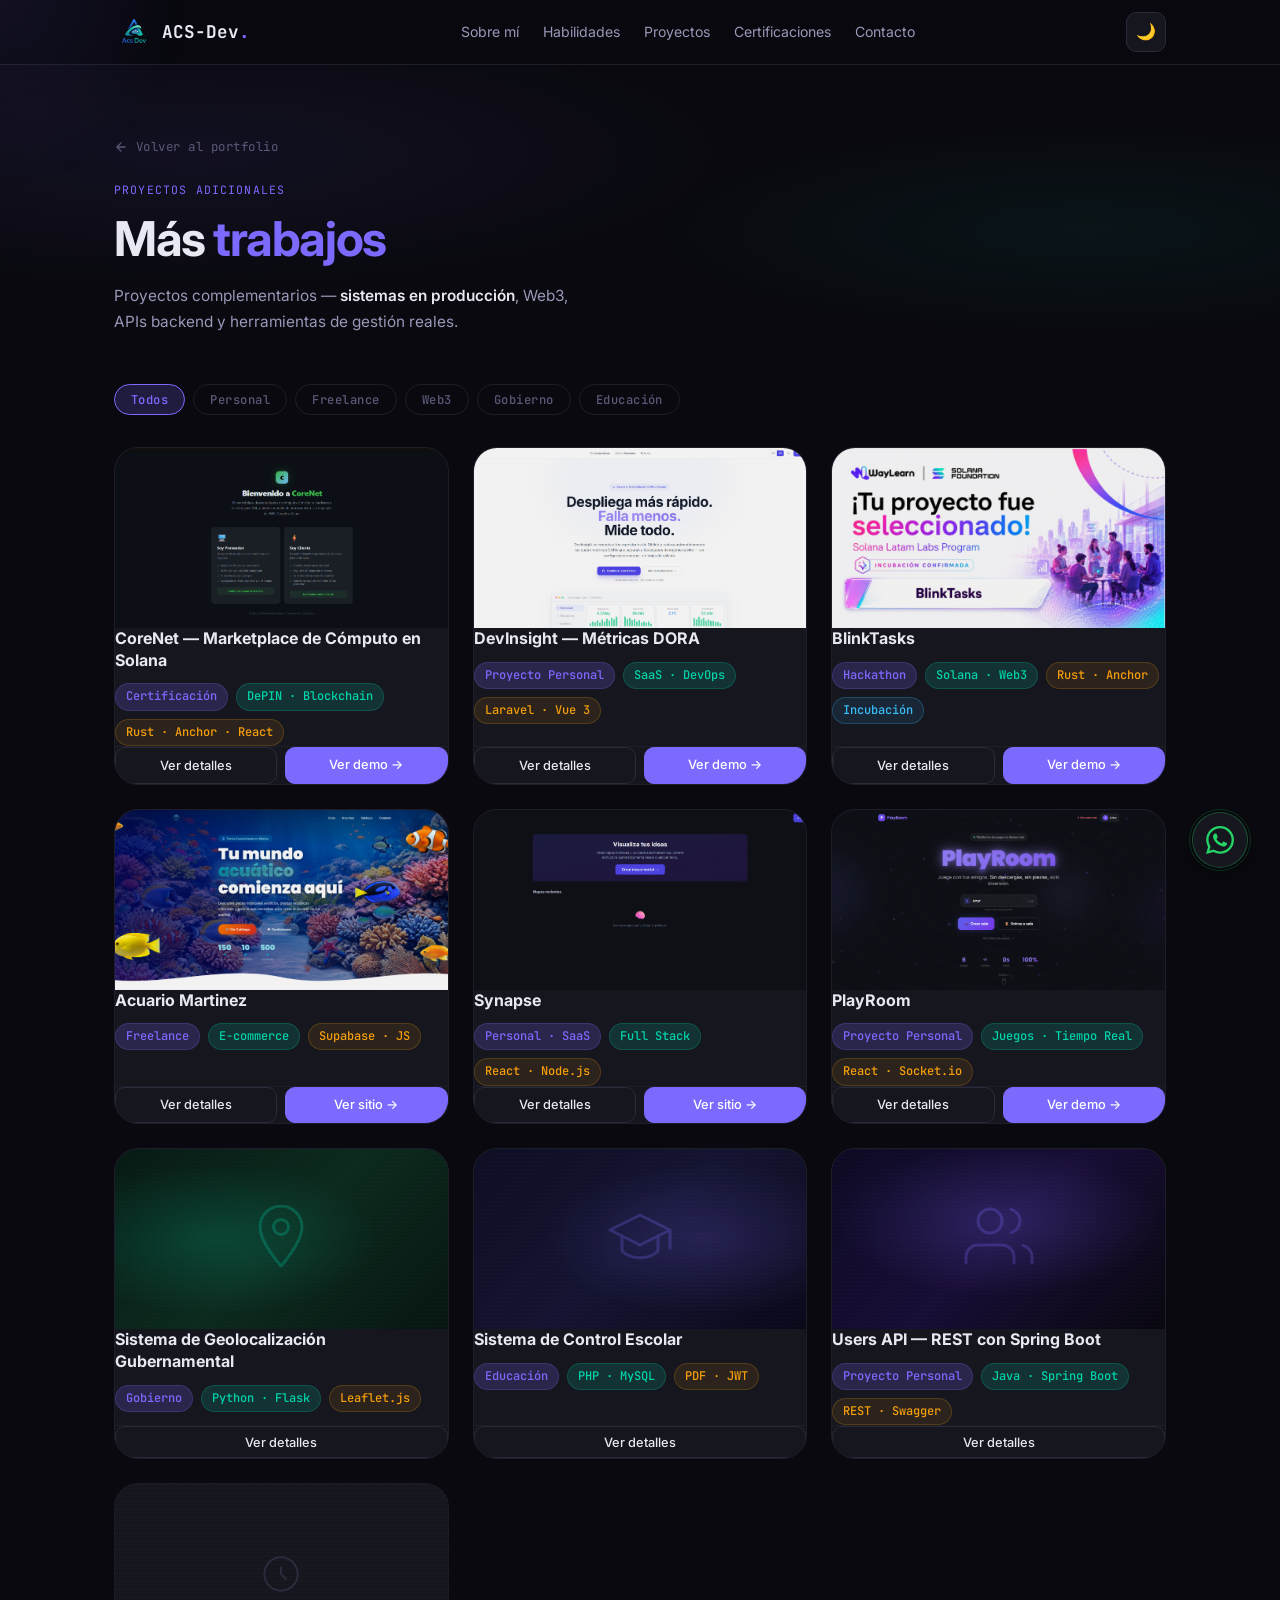
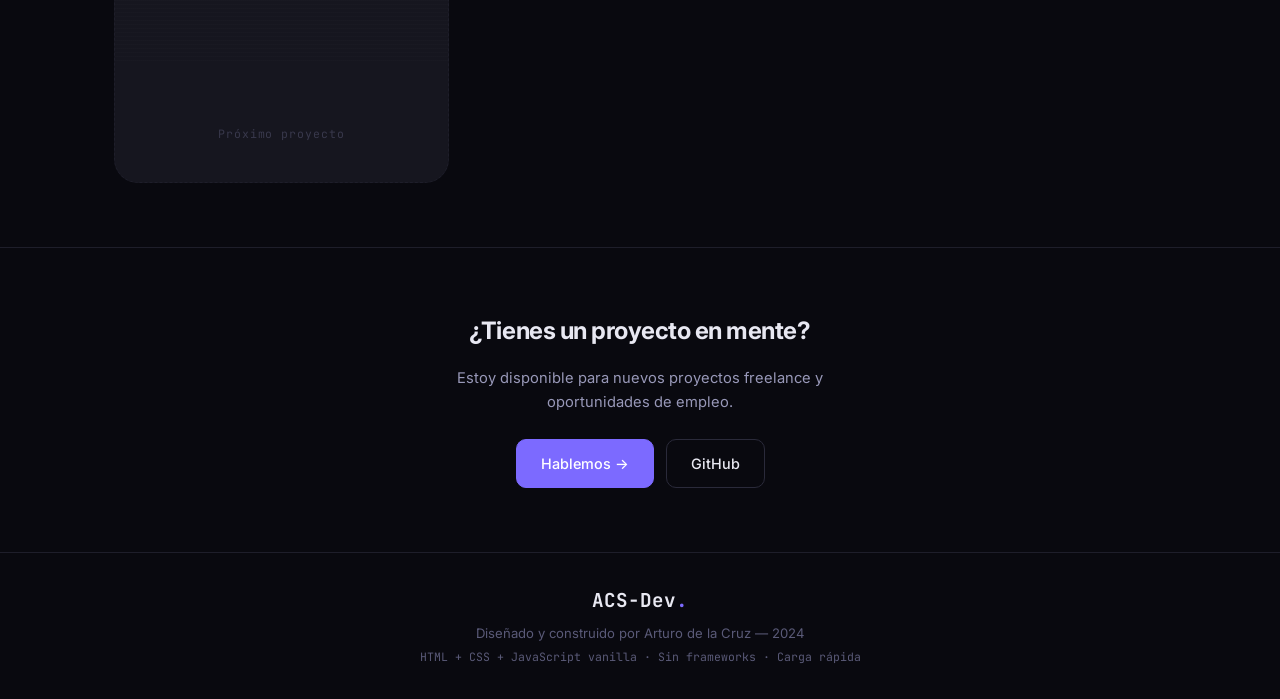
==== commit 242252d8: "feat: nuevos proyectos, certificado Solana, Java y rediseño soft skills" ====
--- a/proyectos.html
+++ b/proyectos.html
@@ -65,10 +65,14 @@
     }
     .projs-hero__title span { color: var(--accent); }
     .projs-hero__desc {
-      font-size: 1rem;
+      font-size: 0.96rem;
       color: var(--text-secondary);
       max-width: 480px;
-      line-height: 1.7;
+      line-height: 1.75;
+    }
+    .projs-hero__desc strong {
+      color: var(--text-primary);
+      font-weight: 600;
     }
 
     /* ════════════════════════════
@@ -504,7 +508,7 @@
         </a>
         <p class="projs-hero__tag">Proyectos adicionales</p>
         <h1 class="projs-hero__title">Más <span>trabajos</span></h1>
-        <p class="projs-hero__desc">Proyectos complementarios al portfolio principal — sistemas de producción, backend gubernamental y herramientas de gestión.</p>
+        <p class="projs-hero__desc">Proyectos complementarios — <strong>sistemas en producción</strong>, Web3, APIs backend y herramientas de gestión reales.</p>
       </div>
     </section>
 
@@ -565,7 +569,7 @@
           <!-- ══ Card 01: BlinkTasks ══ -->
           <article class="pc-card" data-id="blink" data-category="personal web3">
             <div class="pc-card__thumb">
-              <img src="img/blink.png" alt="BlinkTasks" loading="lazy" />
+              <img src="img/seleccion.png" alt="BlinkTasks — Seleccionado Solana Latam Labs" loading="lazy" />
             </div>
             <div class="pc-card__body">
               <h3 class="pc-card__title">BlinkTasks</h3>
@@ -686,6 +690,33 @@
             </div>
             <div class="pc-card__actions">
               <button class="btn btn--ghost pc-detail-btn" data-id="escolar">Ver detalles</button>
+            </div>
+          </article>
+
+          <!-- ══ Card: Users API ══ -->
+          <article class="pc-card" data-id="usersapi" data-category="personal">
+            <div class="pc-card__thumb pc-card__thumb--gradient pc-card__thumb--corenet">
+              <div class="pc-card__thumb-icon">
+                <svg xmlns="http://www.w3.org/2000/svg" width="72" height="72" viewBox="0 0 24 24"
+                     fill="none" stroke="currentColor" stroke-width="1" stroke-linecap="round" stroke-linejoin="round"
+                     style="color:var(--accent)">
+                  <path d="M17 21v-2a4 4 0 0 0-4-4H5a4 4 0 0 0-4 4v2"/>
+                  <circle cx="9" cy="7" r="4"/>
+                  <path d="M23 21v-2a4 4 0 0 0-3-3.87"/>
+                  <path d="M16 3.13a4 4 0 0 1 0 7.75"/>
+                </svg>
+              </div>
+            </div>
+            <div class="pc-card__body">
+              <h3 class="pc-card__title">Users API — REST con Spring Boot</h3>
+              <div class="pc-card__tags">
+                <span class="tag tag--primary">Proyecto Personal</span>
+                <span class="tag tag--secondary">Java · Spring Boot</span>
+                <span class="tag tag--tertiary">REST · Swagger</span>
+              </div>
+            </div>
+            <div class="pc-card__actions">
+              <button class="btn btn--ghost pc-detail-btn" data-id="usersapi">Ver detalles</button>
             </div>
           </article>
 
@@ -1049,6 +1080,48 @@
           { text: 'GeoJSON',    cls: 'tag--secondary' },
         ],
         url: null,
+      },
+      usersapi: {
+        title: 'Users API — REST con Spring Boot',
+        subtitle: 'API REST completa de gestión de usuarios construida con Java 17 y Spring Boot 3. Incluye CRUD, autenticación por RFC con contraseñas cifradas en AES, validaciones personalizadas con anotaciones propias y documentación Swagger/OpenAPI.',
+        tags: [
+          { text: 'Proyecto Personal', cls: 'tag--primary'   },
+          { text: 'Java · Spring Boot', cls: 'tag--secondary' },
+          { text: 'REST API',          cls: 'tag--secondary' },
+          { text: 'Intermedio',        cls: 'tag--tertiary'  },
+        ],
+        problem: 'Aprender Java a nivel intermedio construyendo algo real y no un "Hello World". El objetivo fue dominar Spring Boot, el patrón MVC, la validación con Jakarta Validation y el cifrado de datos en un proyecto de backend completo, sin frontend externo.',
+        arch: [
+          { label: 'Spring MVC',  sub: 'Controllers REST',  cls: 'arch-node--frontend' },
+          { label: 'Service Layer', sub: 'Lógica de negocio', cls: 'arch-node--backend'  },
+          { label: 'Repository',  sub: 'In-memory store',   cls: 'arch-node--db'       },
+        ],
+        process: [
+          { title: 'CRUD completo con PATCH parcial', desc: 'Endpoints GET (con sortedBy y filter), POST, PATCH y DELETE. El PATCH acepta un Map<String, Object> y actualiza solo los campos enviados, sin requerir el objeto completo.' },
+          { title: 'Validaciones personalizadas',     desc: 'Anotación @RfcFormat con su propio ConstraintValidator que valida el formato RFC mexicano. Anotación @AndresFormat para el formato de teléfono. Integradas con Jakarta Validation para que funcionen automáticamente con @Valid.' },
+          { title: 'Cifrado AES',                    desc: 'Contraseñas almacenadas cifradas con AES a través de AesUtil. El endpoint de login descifra en runtime y compara sin exponer el hash.' },
+          { title: 'Autenticación por RFC',          desc: 'Login vía POST /login con tax_id + password. Busca el usuario por RFC, descifra la contraseña y responde 200 o 401 según corresponda.' },
+          { title: 'Swagger / OpenAPI',              desc: 'Documentación automática con springdoc-openapi-starter-webmvc-ui disponible en /swagger-ui. Todos los endpoints documentados con sus tipos de respuesta.' },
+          { title: 'DTO + GlobalExceptionHandler',   desc: 'UserResponseDTO oculta campos sensibles (password) en las respuestas. GlobalExceptionHandler centraliza el manejo de errores de validación y errores 404.' },
+        ],
+        challenge: 'Implementar validaciones personalizadas con Jakarta Validation requirió entender el ciclo de vida de las anotaciones y ConstraintValidators en Spring. El segundo reto fue diseñar el PATCH parcial sin frameworks adicionales — usar Map<String, Object> y un switch expression fue la solución más limpia sin añadir dependencias.',
+        results: [
+          { type: 'bar',    label: 'Validación',         before: 'Manual en el controller',           after: 'Anotaciones propias con Jakarta' },
+          { type: 'metric', label: 'Endpoints',          value: 'GET · POST · PATCH · DELETE + /login' },
+          { type: 'metric', label: 'Seguridad',          value: 'Contraseñas cifradas AES · DTO sin exposición de datos' },
+          { type: 'metric', label: 'Documentación',      value: 'Swagger UI auto-generado en /swagger-ui' },
+        ],
+        stack: [
+          { text: 'Java 17',          cls: 'tag--primary'   },
+          { text: 'Spring Boot 3',    cls: 'tag--primary'   },
+          { text: 'Spring MVC',       cls: 'tag--primary'   },
+          { text: 'Jakarta Validation', cls: 'tag--secondary' },
+          { text: 'Lombok',           cls: 'tag--secondary' },
+          { text: 'OpenAPI / Swagger', cls: 'tag--secondary' },
+          { text: 'AES',              cls: 'tag--secondary' },
+          { text: 'Maven',            cls: 'tag--tertiary'  },
+        ],
+        links: [],
       },
       escolar: {
         title: 'Sistema de Control Escolar',
--- a/css/style.css
+++ b/css/style.css
@@ -351,10 +351,16 @@
 }
 
 .section__subtitle {
-  font-size: 1rem;
+  font-size: 0.96rem;
   color: var(--text-secondary);
   max-width: 560px;
   margin: 0 auto;
+  line-height: 1.75;
+}
+
+.section__subtitle strong {
+  color: var(--text-primary);
+  font-weight: 600;
 }
 
 /* ============================================
@@ -2727,7 +2733,7 @@
 }
 
 .section__header.visible .section__title::after {
-  width: 60%;
+  width: 52px;
 }
 
 /* ============================================
@@ -3021,34 +3027,28 @@
 }
 
 /* ============================================
-   SECTION TAGS — más dramáticos
+   SECTION TAGS
    ============================================ */
 .section__tag {
-  display: inline-flex;
-  align-items: center;
-  gap: var(--space-2);
-  padding: 4px 12px;
-  border-radius: var(--radius-full);
-  border: 1px solid rgba(124, 106, 255, 0.3);
-  background: var(--accent-glow);
+  display: inline-block;
   font-family: var(--font-mono);
-  font-size: 0.75rem;
-  letter-spacing: 0.08em;
+  font-size: 0.72rem;
+  letter-spacing: 0.1em;
   text-transform: uppercase;
+  color: var(--text-muted);
+  background: none;
+  border: none;
+  padding: 0;
+  border-radius: 0;
+  animation: none;
+  margin-bottom: var(--space-3);
   -webkit-text-fill-color: unset;
-  color: var(--accent);
   background-clip: unset;
-  animation: none;
-  margin-bottom: var(--space-4);
 }
 
 .section__tag::before {
   content: '';
-  width: 6px;
-  height: 6px;
-  border-radius: 50%;
-  background: var(--accent);
-  animation: pulse 2s infinite;
+  display: none;
 }
 
 /* ============================================
@@ -4356,52 +4356,78 @@
 
 .soft-grid {
   display: grid;
-  grid-template-columns: repeat(auto-fill, minmax(320px, 1fr));
+  grid-template-columns: repeat(2, 1fr);
   gap: var(--space-3);
+}
+
+/* Card que está abierta ocupa las 2 columnas */
+.soft-card.is-open {
+  grid-column: 1 / -1;
 }
 
 .soft-card {
   background: var(--bg-card);
   border: 1px solid var(--border-subtle);
-  border-radius: var(--radius-lg);
+  border-radius: var(--radius-xl);
   overflow: hidden;
-  transition: border-color var(--transition), box-shadow var(--transition);
+  transition: border-color 0.25s ease, box-shadow 0.25s ease;
+}
+
+.soft-card:hover {
+  border-color: rgba(124,106,255,0.28);
 }
 
 .soft-card.is-open {
-  border-color: var(--accent);
-  box-shadow: 0 0 20px var(--accent-glow);
-}
-
+  border-color: rgba(124,106,255,0.45);
+  box-shadow: 0 2px 24px rgba(124,106,255,0.08);
+}
+
+/* ── Header ── */
 .soft-card__header {
   display: flex;
   align-items: center;
   gap: var(--space-3);
-  padding: var(--space-4) var(--space-5);
+  padding: var(--space-4) var(--space-4);
   cursor: pointer;
   user-select: none;
-  transition: background var(--transition);
-}
-
-.soft-card__header:hover { background: var(--bg-card-hover); }
+}
+
+/* Emoji bubble */
+.soft-card__emoji-wrap {
+  flex-shrink: 0;
+  width: 40px;
+  height: 40px;
+  border-radius: 10px;
+  background: var(--bg-surface);
+  border: 1px solid var(--border-subtle);
+  display: flex;
+  align-items: center;
+  justify-content: center;
+  transition: background 0.25s ease, border-color 0.25s ease;
+}
+
+.soft-card:hover .soft-card__emoji-wrap {
+  background: rgba(124,106,255,0.07);
+  border-color: rgba(124,106,255,0.2);
+}
+
+.soft-card.is-open .soft-card__emoji-wrap {
+  background: rgba(124,106,255,0.1);
+  border-color: rgba(124,106,255,0.35);
+}
 
 .soft-card__emoji {
-  font-size: 1.5rem;
-  flex-shrink: 0;
-  transition: transform 0.3s ease;
-}
-
-.soft-card.is-open .soft-card__emoji {
-  transform: rotate(-8deg) scale(1.1);
+  font-size: 1.2rem;
+  line-height: 1;
 }
 
 .soft-card__meta { flex: 1; min-width: 0; }
 
 .soft-card__title {
-  font-size: 0.92rem;
+  font-size: 0.9rem;
   font-weight: 700;
   color: var(--text-primary);
-  transition: color var(--transition);
+  transition: color 0.2s ease;
   line-height: 1.3;
 }
 
@@ -4409,72 +4435,95 @@
 .soft-card__header:hover .soft-card__title { color: var(--accent); }
 
 .soft-card__tagline {
-  font-size: 0.73rem;
-  color: var(--text-secondary);
-  margin-top: 2px;
-}
-
+  font-size: 0.74rem;
+  color: var(--text-muted);
+  margin-top: 1px;
+  line-height: 1.4;
+  white-space: nowrap;
+  overflow: hidden;
+  text-overflow: ellipsis;
+}
+
+/* Toggle icon */
 .soft-card__toggle {
-  font-size: 1rem;
-  font-family: var(--font-mono);
+  flex-shrink: 0;
+  width: 24px;
+  height: 24px;
+  border-radius: 50%;
+  border: 1px solid var(--border-subtle);
+  display: flex;
+  align-items: center;
+  justify-content: center;
   color: var(--text-muted);
-  transition: transform 0.3s ease, color var(--transition);
-  flex-shrink: 0;
-  line-height: 1;
-}
-
-.soft-card.is-open .soft-card__toggle {
-  transform: rotate(45deg);
-  color: var(--accent);
-}
-
-/* Acordeón con grid-template-rows */
+  transition: border-color 0.2s ease, color 0.2s ease;
+}
+
+.soft-card__toggle svg {
+  transition: transform 0.35s cubic-bezier(0.22,1,0.36,1);
+}
+
+.soft-card:hover .soft-card__toggle { color: var(--accent); border-color: rgba(124,106,255,0.3); }
+.soft-card.is-open .soft-card__toggle { color: var(--accent); border-color: var(--accent); }
+.soft-card.is-open .soft-card__toggle svg { transform: rotate(45deg); }
+
+/* ── Acordeón ── */
 .soft-card__body {
   display: grid;
   grid-template-rows: 0fr;
-  transition: grid-template-rows 0.4s cubic-bezier(0.22, 1, 0.36, 1);
-}
-
-.soft-card.is-open .soft-card__body {
-  grid-template-rows: 1fr;
-}
+  transition: grid-template-rows 0.38s cubic-bezier(0.22, 1, 0.36, 1);
+}
+
+.soft-card.is-open .soft-card__body { grid-template-rows: 1fr; }
 
 .soft-card__inner { overflow: hidden; }
 
+.soft-card__divider { display: none; }
+
+/* Cuando abierto: layout de 2 columnas dentro de la card */
 .soft-card__content {
   padding: var(--space-4) var(--space-5) var(--space-5);
   border-top: 1px solid var(--border-subtle);
   display: flex;
+  gap: var(--space-6);
+  align-items: flex-start;
+}
+
+.soft-card__story {
+  flex: 1 1 55%;
+  font-size: 0.855rem;
+  color: var(--text-secondary);
+  line-height: 1.78;
+}
+
+.soft-card__right-col {
+  flex: 1 1 40%;
+  display: flex;
   flex-direction: column;
   gap: var(--space-3);
 }
 
-.soft-card__story {
+.soft-card__lesson {
+  background: rgba(124,106,255,0.06);
+  border: 1px solid rgba(124,106,255,0.14);
+  border-left: 3px solid var(--accent);
+  padding: var(--space-3) var(--space-4);
+  border-radius: 0 var(--radius-md) var(--radius-md) 0;
   font-size: 0.82rem;
-  color: var(--text-secondary);
-  line-height: 1.7;
-}
-
-.soft-card__lesson {
-  background: var(--accent-glow);
-  border-left: 2px solid var(--accent);
-  padding: var(--space-3) var(--space-4);
-  border-radius: 0 var(--radius-sm) var(--radius-sm) 0;
+  color: var(--text-primary);
+  line-height: 1.65;
+}
+
+.soft-card__lesson strong { color: var(--accent); }
+
+.soft-card__quote {
   font-size: 0.8rem;
-  color: var(--text-primary);
-  line-height: 1.55;
-}
-
-.soft-card__lesson strong { color: var(--accent); }
-
-.soft-card__quote {
-  font-size: 0.77rem;
   color: var(--accent-2);
   font-style: italic;
-  font-family: var(--font-mono);
   padding: var(--space-2) var(--space-3);
-  background: var(--accent-2-glow);
-  border-radius: var(--radius-sm);
+  background: rgba(0,212,170,0.05);
+  border-radius: var(--radius-md);
+  border: 1px solid rgba(0,212,170,0.1);
+  line-height: 1.55;
 }
 
 /* Responsive */
@@ -4484,6 +4533,19 @@
   }
   .soft-grid {
     grid-template-columns: 1fr;
+    gap: var(--space-2);
+  }
+  .soft-card.is-open {
+    grid-column: 1;
+  }
+  .soft-card__content {
+    flex-direction: column;
+    gap: var(--space-3);
+  }
+  .soft-card__story,
+  .soft-card__right-col {
+    flex: none;
+    width: 100%;
   }
   .tech-filters {
     gap: var(--space-2);
